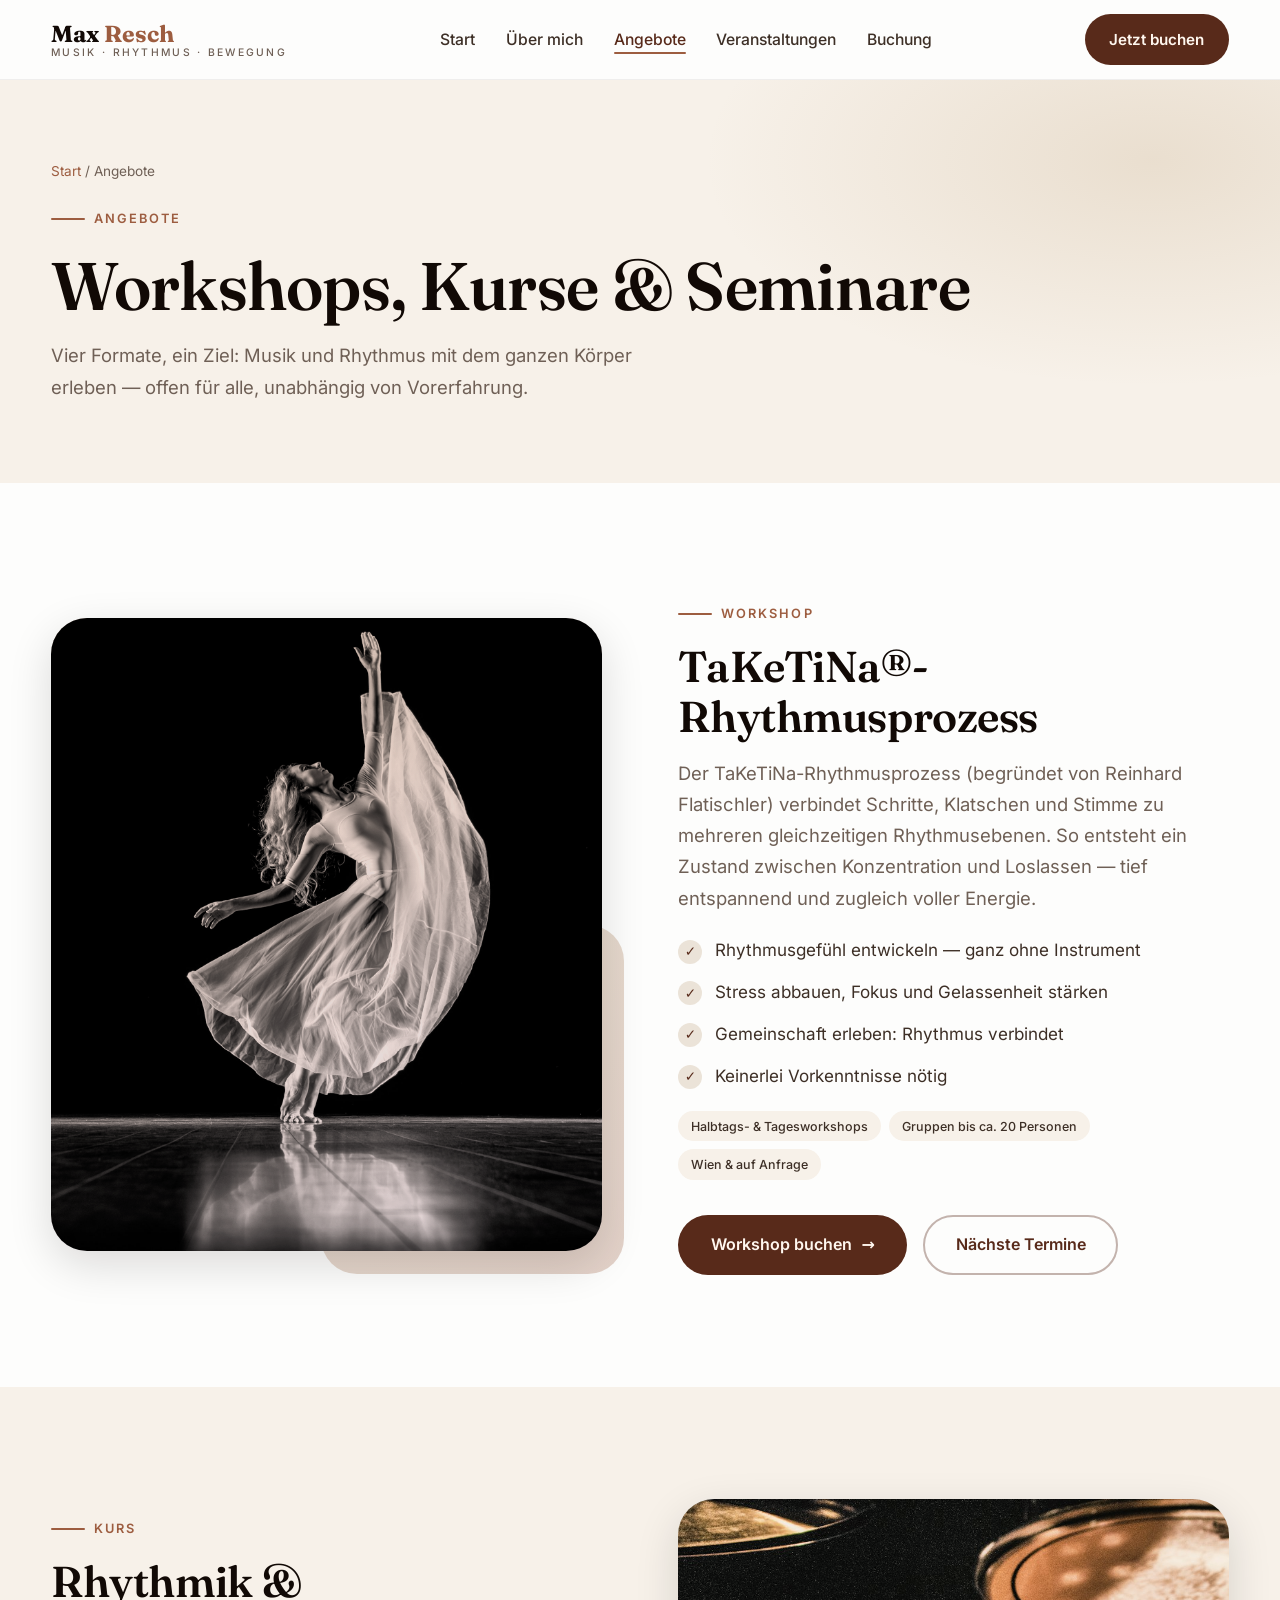
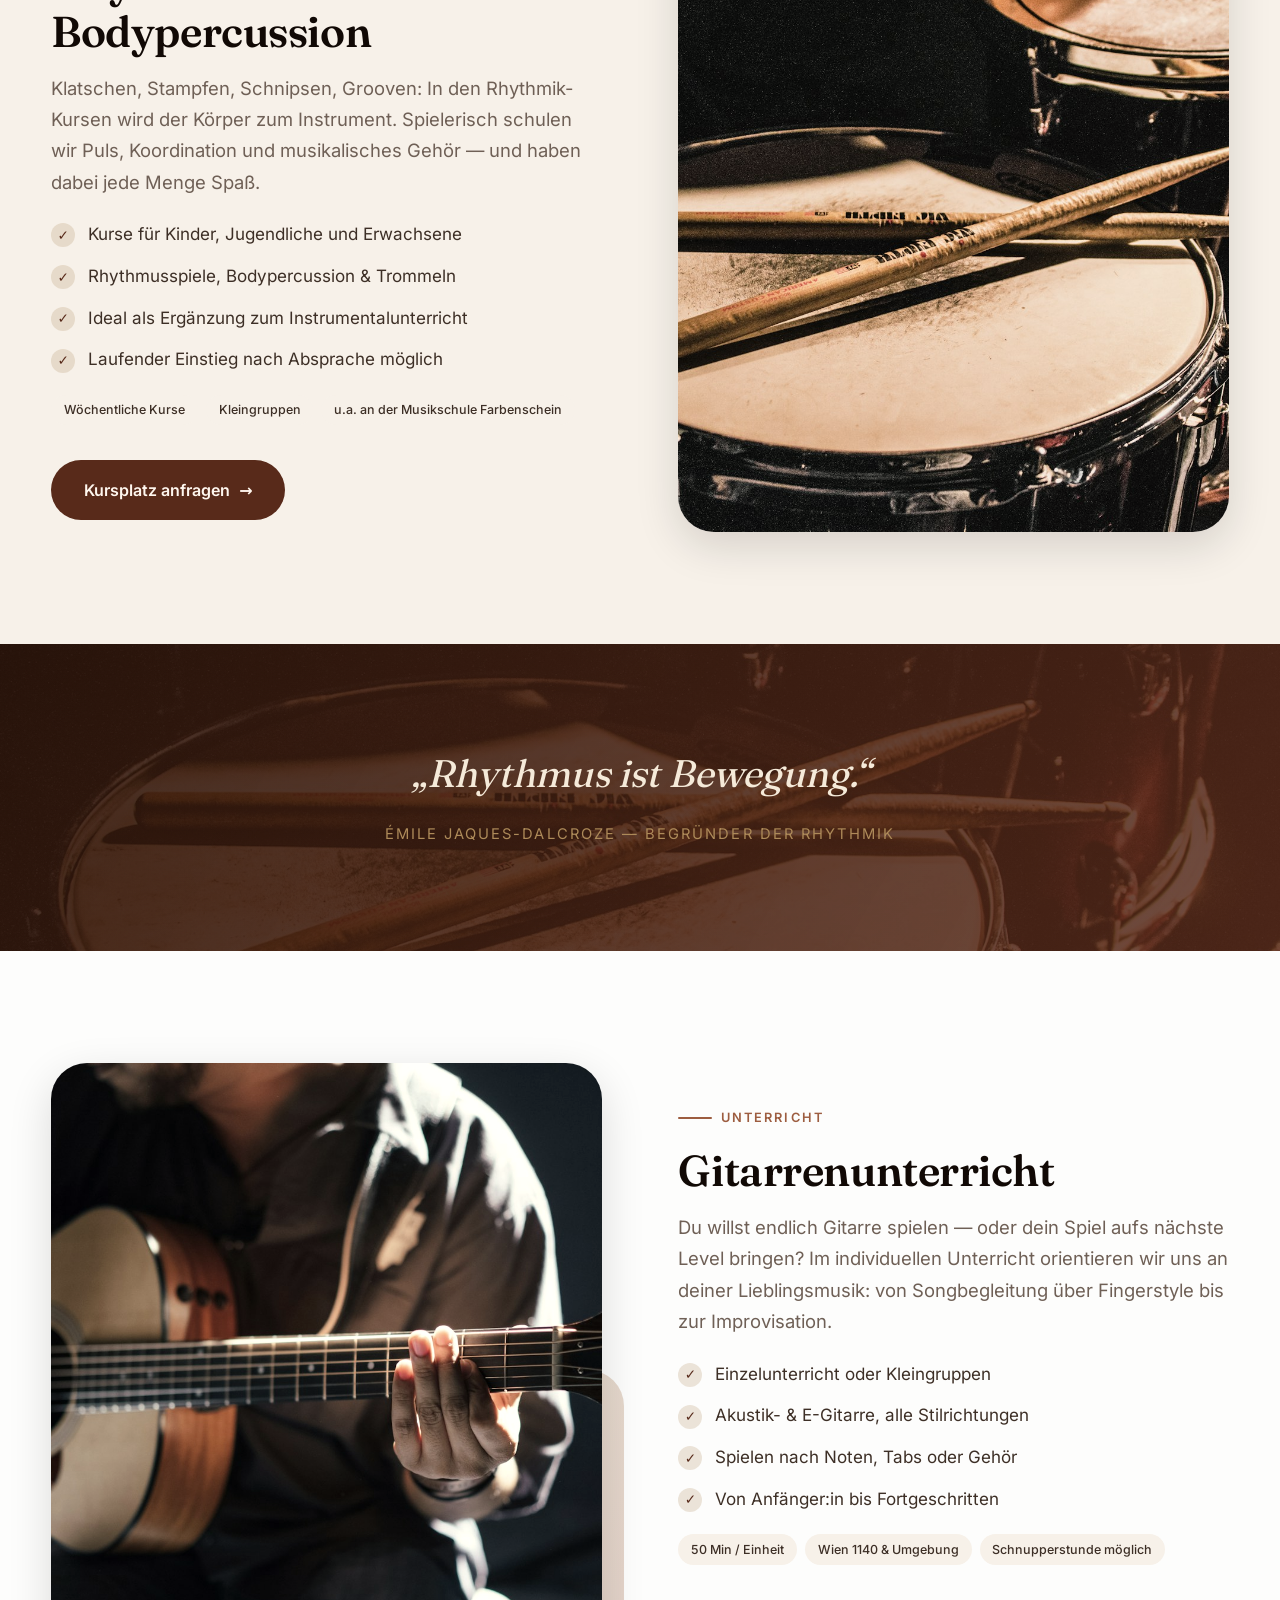
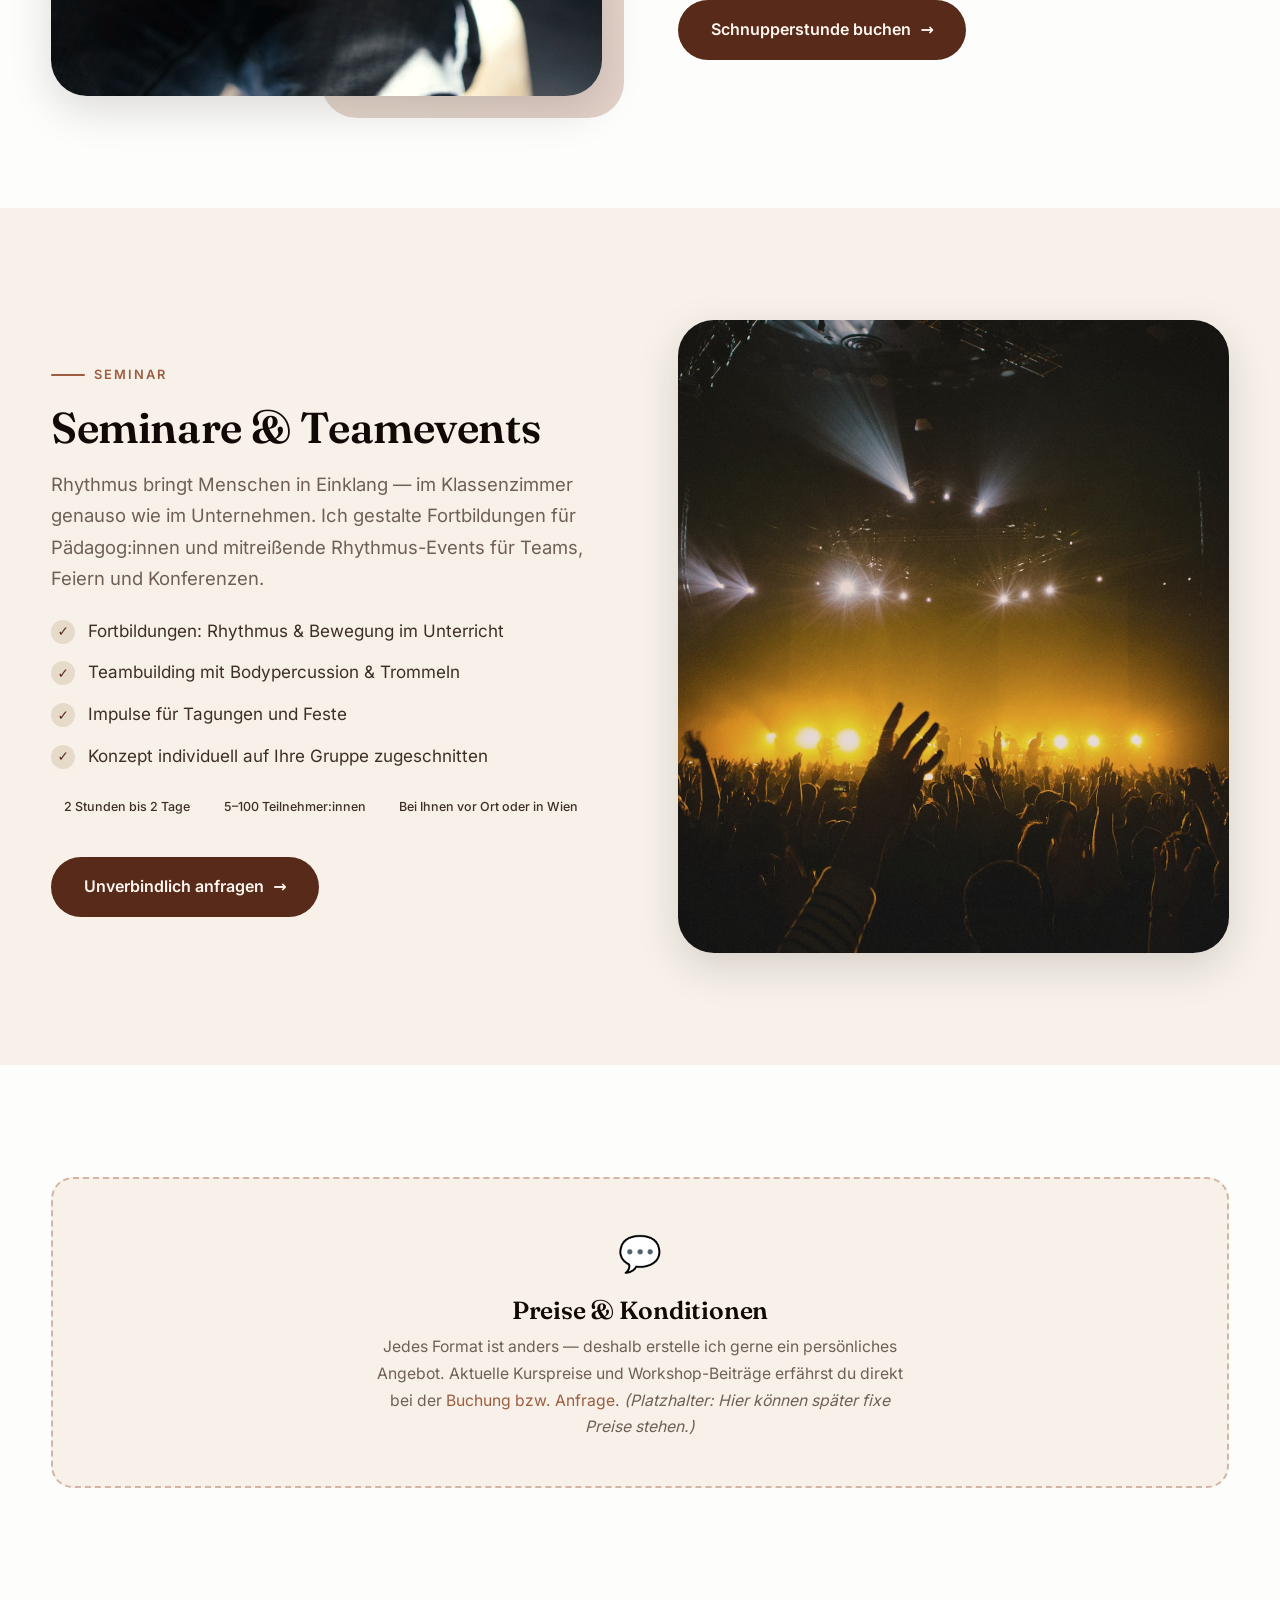
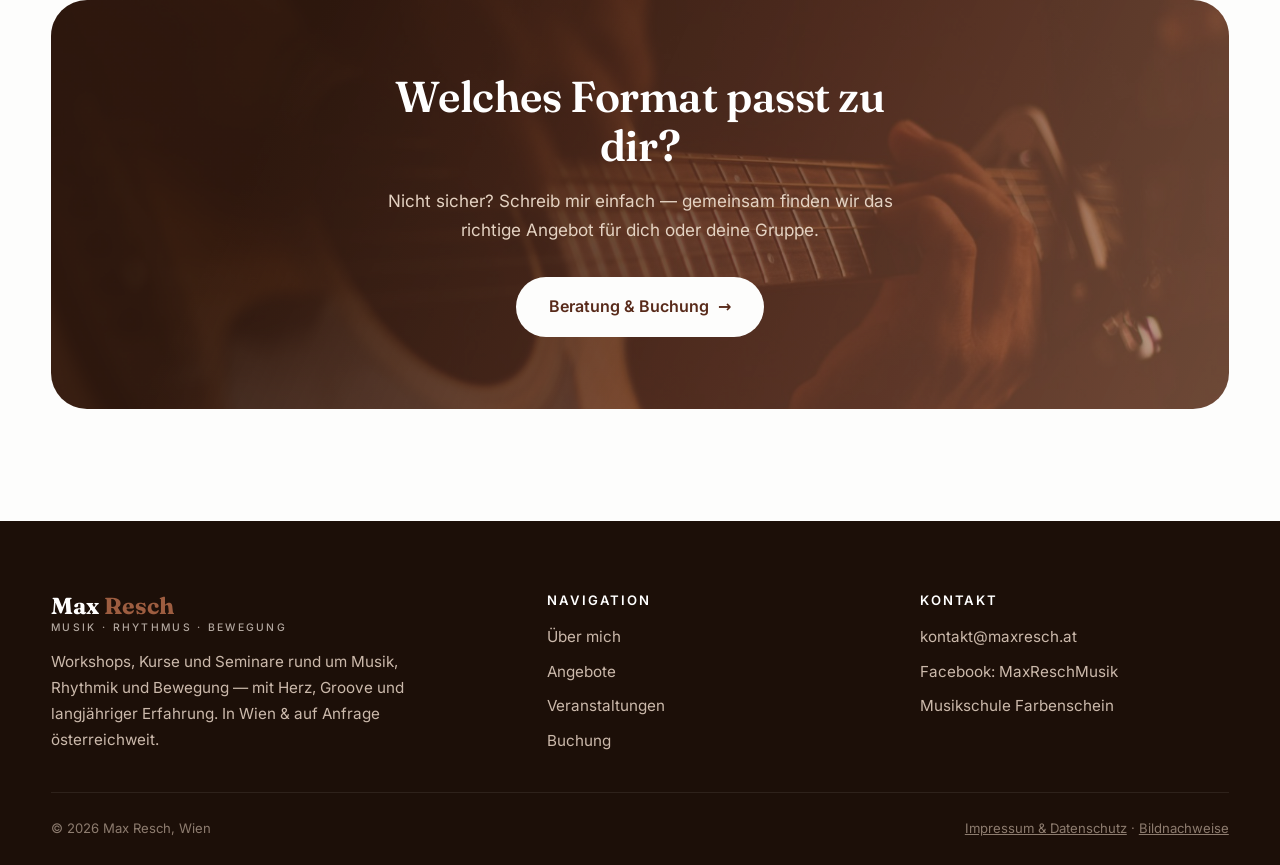
==== angebote.html @ fba7e619 "Initial commit: Website Max Resch — Musik · Rhythmus · Bewegung Statische Website (6 Seiten) für den" ====
<!DOCTYPE html>
<html lang="de">
<head>
  <meta charset="UTF-8" />
  <meta name="viewport" content="width=device-width, initial-scale=1.0" />
  <title>Angebote — Workshops, Kurse &amp; Seminare | Max Resch, Wien</title>
  <meta name="description" content="TaKeTiNa-Workshops, Rhythmik- und Bodypercussion-Kurse, Gitarrenunterricht und Seminare für Teams und Pädagog:innen — Angebote von Max Resch in Wien." />
  <script>document.documentElement.classList.add("js");</script>
  <link rel="stylesheet" href="css/style.css" />
</head>
<body>

  <header class="site-header">
    <div class="container nav-bar">
      <a class="brand" href="index.html">Max <span>Resch</span><small>Musik · Rhythmus · Bewegung</small></a>
      <nav aria-label="Hauptnavigation">
        <ul class="nav-links" id="nav-links">
          <li><a href="index.html">Start</a></li>
          <li><a href="ueber-mich.html">Über mich</a></li>
          <li><a href="angebote.html" class="active">Angebote</a></li>
          <li><a href="veranstaltungen.html">Veranstaltungen</a></li>
          <li><a href="buchung.html">Buchung</a></li>
        </ul>
      </nav>
      <a class="btn btn--primary nav-cta" href="buchung.html">Jetzt buchen</a>
      <button class="nav-toggle" aria-label="Menü öffnen" aria-expanded="false" aria-controls="nav-links">
        <span></span><span></span><span></span>
      </button>
    </div>
  </header>

  <main>
    <section class="page-hero">
      <div class="container">
        <p class="breadcrumb"><a href="index.html">Start</a> / Angebote</p>
        <span class="eyebrow">Angebote</span>
        <h1>Workshops, Kurse &amp; Seminare</h1>
        <p class="lead">Vier Formate, ein Ziel: Musik und Rhythmus mit dem ganzen Körper erleben — offen für alle, unabhängig von Vorerfahrung.</p>
      </div>
    </section>

    <!-- ===== TaKeTiNa ===== -->
    <section class="section" id="taketina">
      <div class="container split">
        <div class="split-media split-media--tint reveal">
          <img src="img/taenzerin-bewegung.jpg" alt="Tänzerin in fließender Bewegung — Symbol für den TaKeTiNa-Rhythmusprozess" />
        </div>
        <div class="reveal reveal-d1">
          <span class="eyebrow">Workshop</span>
          <h2>TaKeTiNa®-Rhythmusprozess</h2>
          <p class="lead">Der TaKeTiNa-Rhythmusprozess (begründet von Reinhard Flatischler) verbindet Schritte, Klatschen und Stimme zu mehreren gleichzeitigen Rhythmusebenen. So entsteht ein Zustand zwischen Konzentration und Loslassen — tief entspannend und zugleich voller Energie.</p>
          <ul class="check-list">
            <li>Rhythmusgefühl entwickeln — ganz ohne Instrument</li>
            <li>Stress abbauen, Fokus und Gelassenheit stärken</li>
            <li>Gemeinschaft erleben: Rhythmus verbindet</li>
            <li>Keinerlei Vorkenntnisse nötig</li>
          </ul>
          <div class="card-meta" style="margin-top:1.3rem;">
            <span>Halbtags- &amp; Tagesworkshops</span><span>Gruppen bis ca. 20 Personen</span><span>Wien &amp; auf Anfrage</span>
          </div>
          <div class="hero-ctas">
            <a class="btn btn--primary" href="buchung.html">Workshop buchen <span class="arrow">→</span></a>
            <a class="btn btn--ghost" href="veranstaltungen.html">Nächste Termine</a>
          </div>
        </div>
      </div>
    </section>

    <!-- ===== Rhythmik ===== -->
    <section class="section section--warm" id="rhythmik">
      <div class="container split">
        <div class="reveal">
          <span class="eyebrow">Kurs</span>
          <h2>Rhythmik &amp; Bodypercussion</h2>
          <p class="lead">Klatschen, Stampfen, Schnipsen, Grooven: In den Rhythmik-Kursen wird der Körper zum Instrument. Spielerisch schulen wir Puls, Koordination und musikalisches Gehör — und haben dabei jede Menge Spaß.</p>
          <ul class="check-list">
            <li>Kurse für Kinder, Jugendliche und Erwachsene</li>
            <li>Rhythmusspiele, Bodypercussion &amp; Trommeln</li>
            <li>Ideal als Ergänzung zum Instrumentalunterricht</li>
            <li>Laufender Einstieg nach Absprache möglich</li>
          </ul>
          <div class="card-meta" style="margin-top:1.3rem;">
            <span>Wöchentliche Kurse</span><span>Kleingruppen</span><span>u.a. an der Musikschule Farbenschein</span>
          </div>
          <div class="hero-ctas">
            <a class="btn btn--primary" href="buchung.html">Kursplatz anfragen <span class="arrow">→</span></a>
          </div>
        </div>
        <div class="split-media reveal reveal-d1">
          <img src="img/schlagzeug-rhythmus.jpg" alt="Trommeln und Drumsticks in warmem Bühnenlicht" />
        </div>
      </div>
    </section>

    <!-- ===== Zitat ===== -->
    <section class="quote-band bg-schlagzeug">
      <div class="container reveal">
        <blockquote>Rhythmus ist Bewegung.</blockquote>
        <cite>Émile Jaques-Dalcroze — Begründer der Rhythmik</cite>
      </div>
    </section>

    <!-- ===== Gitarre ===== -->
    <section class="section" id="gitarre">
      <div class="container split">
        <div class="split-media reveal">
          <img src="img/gitarre-unterricht.jpg" alt="Gitarrist beim Üben im warmen Studiolicht" />
        </div>
        <div class="reveal reveal-d1">
          <span class="eyebrow">Unterricht</span>
          <h2>Gitarrenunterricht</h2>
          <p class="lead">Du willst endlich Gitarre spielen — oder dein Spiel aufs nächste Level bringen? Im individuellen Unterricht orientieren wir uns an deiner Lieblingsmusik: von Songbegleitung über Fingerstyle bis zur Improvisation.</p>
          <ul class="check-list">
            <li>Einzelunterricht oder Kleingruppen</li>
            <li>Akustik- &amp; E-Gitarre, alle Stilrichtungen</li>
            <li>Spielen nach Noten, Tabs oder Gehör</li>
            <li>Von Anfänger:in bis Fortgeschritten</li>
          </ul>
          <div class="card-meta" style="margin-top:1.3rem;">
            <span>50 Min / Einheit</span><span>Wien 1140 &amp; Umgebung</span><span>Schnupperstunde möglich</span>
          </div>
          <div class="hero-ctas">
            <a class="btn btn--primary" href="buchung.html">Schnupperstunde buchen <span class="arrow">→</span></a>
          </div>
        </div>
      </div>
    </section>

    <!-- ===== Seminare ===== -->
    <section class="section section--warm" id="seminare">
      <div class="container split">
        <div class="reveal">
          <span class="eyebrow">Seminar</span>
          <h2>Seminare &amp; Teamevents</h2>
          <p class="lead">Rhythmus bringt Menschen in Einklang — im Klassenzimmer genauso wie im Unternehmen. Ich gestalte Fortbildungen für Pädagog:innen und mitreißende Rhythmus-Events für Teams, Feiern und Konferenzen.</p>
          <ul class="check-list">
            <li>Fortbildungen: Rhythmus &amp; Bewegung im Unterricht</li>
            <li>Teambuilding mit Bodypercussion &amp; Trommeln</li>
            <li>Impulse für Tagungen und Feste</li>
            <li>Konzept individuell auf Ihre Gruppe zugeschnitten</li>
          </ul>
          <div class="card-meta" style="margin-top:1.3rem;">
            <span>2 Stunden bis 2 Tage</span><span>5–100 Teilnehmer:innen</span><span>Bei Ihnen vor Ort oder in Wien</span>
          </div>
          <div class="hero-ctas">
            <a class="btn btn--primary" href="buchung.html">Unverbindlich anfragen <span class="arrow">→</span></a>
          </div>
        </div>
        <div class="split-media split-media--tint reveal reveal-d1">
          <img src="img/konzert-publikum.jpg" alt="Begeisterte Gruppe mit erhobenen Händen" />
        </div>
      </div>
    </section>

    <!-- ===== Preise-Hinweis + CTA ===== -->
    <section class="section">
      <div class="container">
        <div class="notice-panel reveal">
          <span class="icon">💬</span>
          <h3>Preise &amp; Konditionen</h3>
          <p>Jedes Format ist anders — deshalb erstelle ich gerne ein persönliches Angebot. Aktuelle Kurspreise und Workshop-Beiträge erfährst du direkt bei der <a href="buchung.html">Buchung bzw. Anfrage</a>. <em>(Platzhalter: Hier können später fixe Preise stehen.)</em></p>
        </div>
      </div>
    </section>

    <section class="section" style="padding-top:0;">
      <div class="container">
        <div class="cta-banner reveal bg-hero-gitarre">
          <h2>Welches Format passt zu dir?</h2>
          <p>Nicht sicher? Schreib mir einfach — gemeinsam finden wir das richtige Angebot für dich oder deine Gruppe.</p>
          <a class="btn btn--light" href="buchung.html">Beratung &amp; Buchung <span class="arrow">→</span></a>
        </div>
      </div>
    </section>
  </main>

  <footer class="site-footer">
    <div class="container">
      <div class="footer-grid">
        <div>
          <a class="brand" href="index.html">Max <span>Resch</span><small>Musik · Rhythmus · Bewegung</small></a>
          <p style="margin-top:1rem; max-width:26rem;">Workshops, Kurse und Seminare rund um Musik, Rhythmik und Bewegung — mit Herz, Groove und langjähriger Erfahrung. In Wien &amp; auf Anfrage österreichweit.</p>
        </div>
        <div>
          <h4>Navigation</h4>
          <ul>
            <li><a href="ueber-mich.html">Über mich</a></li>
            <li><a href="angebote.html">Angebote</a></li>
            <li><a href="veranstaltungen.html">Veranstaltungen</a></li>
            <li><a href="buchung.html">Buchung</a></li>
          </ul>
        </div>
        <div>
          <h4>Kontakt</h4>
          <ul>
            <li><a href="mailto:kontakt@maxresch.at">kontakt@maxresch.at</a></li>
            <li><a href="https://www.facebook.com/MaxReschMusik/" target="_blank" rel="noopener">Facebook: MaxReschMusik</a></li>
            <li><a href="https://www.farbenschein.at" target="_blank" rel="noopener">Musikschule Farbenschein</a></li>
          </ul>
        </div>
      </div>
      <div class="footer-note">
        <span>© 2026 Max Resch, Wien</span>
        <span><a href="impressum.html">Impressum &amp; Datenschutz</a> · <a href="impressum.html#bildnachweis">Bildnachweise</a></span>
      </div>
    </div>
  </footer>

  <script src="js/events.js"></script>
  <script src="js/main.js"></script>
</body>
</html>
---- css/style.css ----
/* ============================================================
   Max Resch — Musik · Rhythmus · Bewegung
   Design-System: warme Erdtöne, Serif-Headlines, organische Formen
   ============================================================ */

/* ---------- Fonts (self-hosted, DSGVO-freundlich) ---------- */
@font-face {
  font-family: "Fraunces";
  font-style: normal;
  font-weight: 300 900;
  font-display: swap;
  src: url("../fonts/fraunces-latin.woff2") format("woff2");
}
@font-face {
  font-family: "Inter";
  font-style: normal;
  font-weight: 300 800;
  font-display: swap;
  src: url("../fonts/inter-latin.woff2") format("woff2");
}

/* ---------- Design Tokens ---------- */
:root {
  --bg: #fdfdfc;
  --bg-warm: #f7f1e9;
  --bg-sand: #f0e6d9;
  --ink: #110905;
  --ink-soft: #3d2f26;
  --brown: #582a1a;
  --terra: #9d5d40;
  --terra-dark: #7f4930;
  --ochre: #ad8a59;
  --grey: #6f6056;
  --grey-light: #b1a69e;
  --violet: #865895;
  --white: #ffffff;

  --font-serif: "Fraunces", Georgia, "Times New Roman", serif;
  --font-sans: "Inter", "Segoe UI", system-ui, sans-serif;

  --radius-s: 12px;
  --radius-m: 22px;
  --radius-l: 36px;

  --shadow-soft: 0 6px 30px rgba(17, 9, 5, 0.08);
  --shadow-lift: 0 14px 44px rgba(17, 9, 5, 0.14);

  --maxw: 1180px;
  --transition: 0.3s cubic-bezier(0.25, 0.6, 0.3, 1);
}

/* ---------- Reset & Basis ---------- */
*,
*::before,
*::after {
  box-sizing: border-box;
  margin: 0;
  padding: 0;
}

html {
  scroll-behavior: smooth;
}

body {
  font-family: var(--font-sans);
  font-size: 1.0625rem;
  line-height: 1.7;
  color: var(--ink-soft);
  background: var(--bg);
  -webkit-font-smoothing: antialiased;
  overflow-x: hidden;
}

img {
  max-width: 100%;
  display: block;
}

a {
  color: var(--terra);
  text-decoration: none;
  transition: color var(--transition);
}
a:hover {
  color: var(--brown);
}

h1, h2, h3, h4 {
  font-family: var(--font-serif);
  font-weight: 600;
  color: var(--ink);
  line-height: 1.15;
  letter-spacing: -0.01em;
}

h1 { font-size: clamp(2.4rem, 5.5vw, 4.2rem); }
h2 { font-size: clamp(1.8rem, 3.6vw, 2.7rem); }
h3 { font-size: clamp(1.25rem, 2.2vw, 1.55rem); }

p + p { margin-top: 1em; }

::selection {
  background: var(--ochre);
  color: var(--white);
}

/* ---------- Layout-Helfer ---------- */
.container {
  width: min(var(--maxw), 92vw);
  margin-inline: auto;
}

.section {
  padding: clamp(4rem, 9vw, 7rem) 0;
  position: relative;
}

.section--warm { background: var(--bg-warm); }
.section--sand { background: var(--bg-sand); }
.section--dark {
  background: linear-gradient(145deg, #2a140b 0%, var(--brown) 55%, #6b3a24 100%);
  color: #efe3d8;
}
.section--dark h2,
.section--dark h3 { color: var(--white); }

.section-head {
  max-width: 640px;
  margin-bottom: clamp(2.2rem, 5vw, 3.6rem);
}
.section-head--center {
  margin-inline: auto;
  text-align: center;
}

.eyebrow {
  display: inline-flex;
  align-items: center;
  gap: 0.55rem;
  font-size: 0.8rem;
  font-weight: 600;
  letter-spacing: 0.16em;
  text-transform: uppercase;
  color: var(--terra);
  margin-bottom: 1.1rem;
}
.eyebrow::before {
  content: "";
  width: 34px;
  height: 2px;
  border-radius: 2px;
  background: currentColor;
}
.section--dark .eyebrow { color: var(--ochre); }

.lead {
  font-size: 1.15rem;
  color: var(--grey);
  margin-top: 1rem;
}
.section--dark .lead { color: #d9c6b8; }

/* ---------- Buttons ---------- */
.btn {
  display: inline-flex;
  align-items: center;
  gap: 0.6rem;
  font-family: var(--font-sans);
  font-weight: 600;
  font-size: 1rem;
  padding: 0.9rem 1.9rem;
  border-radius: 999px;
  border: 2px solid transparent;
  cursor: pointer;
  transition: transform var(--transition), box-shadow var(--transition),
    background var(--transition), color var(--transition), border-color var(--transition);
}
.btn--primary {
  background: var(--brown);
  color: #fff7ef;
}
.btn--primary:hover {
  background: var(--terra-dark);
  color: var(--white);
  transform: translateY(-3px);
  box-shadow: var(--shadow-lift);
}
.btn--ghost {
  background: transparent;
  color: var(--brown);
  border-color: rgba(88, 42, 26, 0.35);
}
.btn--ghost:hover {
  border-color: var(--brown);
  background: rgba(88, 42, 26, 0.06);
  color: var(--brown);
  transform: translateY(-3px);
}
.btn--light {
  background: var(--bg);
  color: var(--brown);
}
.btn--light:hover {
  background: var(--white);
  transform: translateY(-3px);
  box-shadow: var(--shadow-lift);
  color: var(--ink);
}
.btn .arrow { transition: transform var(--transition); }
.btn:hover .arrow { transform: translateX(4px); }

/* ---------- Header / Navigation ---------- */
.site-header {
  position: sticky;
  top: 0;
  z-index: 60;
  background: rgba(253, 253, 252, 0.82);
  backdrop-filter: blur(14px);
  -webkit-backdrop-filter: blur(14px);
  border-bottom: 1px solid rgba(17, 9, 5, 0.06);
}
.nav-bar {
  display: flex;
  align-items: center;
  justify-content: space-between;
  gap: 1.5rem;
  padding: 0.9rem 0;
}
.brand {
  font-family: var(--font-serif);
  font-size: 1.45rem;
  font-weight: 700;
  color: var(--ink);
  line-height: 1.1;
}
.brand span { color: var(--terra); }
.brand small {
  display: block;
  font-family: var(--font-sans);
  font-size: 0.65rem;
  font-weight: 500;
  letter-spacing: 0.22em;
  text-transform: uppercase;
  color: var(--grey);
}

.nav-links {
  display: flex;
  align-items: center;
  gap: clamp(1rem, 2.4vw, 2.1rem);
  list-style: none;
}
.nav-links a {
  font-size: 0.98rem;
  font-weight: 500;
  color: var(--ink-soft);
  position: relative;
  padding: 0.3rem 0;
}
.nav-links a::after {
  content: "";
  position: absolute;
  left: 0;
  bottom: 0;
  width: 100%;
  height: 2px;
  border-radius: 2px;
  background: var(--terra);
  transform: scaleX(0);
  transform-origin: left;
  transition: transform var(--transition);
}
.nav-links a:hover,
.nav-links a.active { color: var(--brown); }
.nav-links a:hover::after,
.nav-links a.active::after { transform: scaleX(1); }

.nav-cta { white-space: nowrap; padding: 0.65rem 1.4rem; font-size: 0.95rem; }

.nav-toggle {
  display: none;
  flex-direction: column;
  gap: 5px;
  background: none;
  border: none;
  cursor: pointer;
  padding: 0.5rem;
}
.nav-toggle span {
  width: 26px;
  height: 2.5px;
  border-radius: 3px;
  background: var(--ink);
  transition: transform var(--transition), opacity var(--transition);
}

/* ---------- Hero ---------- */
.hero {
  position: relative;
  overflow: hidden;
  padding: clamp(3.5rem, 8vw, 6.5rem) 0 clamp(4rem, 9vw, 7rem);
  background:
    radial-gradient(58% 70% at 88% 12%, rgba(173, 138, 89, 0.16) 0%, transparent 70%),
    radial-gradient(45% 60% at 6% 85%, rgba(134, 88, 149, 0.10) 0%, transparent 70%),
    var(--bg);
}
.hero-grid {
  display: grid;
  grid-template-columns: 1.05fr 0.95fr;
  align-items: center;
  gap: clamp(2.5rem, 6vw, 5rem);
}
.hero h1 em {
  font-style: italic;
  font-weight: 400;
  color: var(--terra);
}
.hero .lead { max-width: 34rem; }
.hero-ctas {
  display: flex;
  flex-wrap: wrap;
  gap: 1rem;
  margin-top: 2.2rem;
}
.hero-facts {
  display: flex;
  flex-wrap: wrap;
  gap: 1.6rem 2.6rem;
  margin-top: 2.8rem;
}
.hero-facts .fact strong {
  display: block;
  font-family: var(--font-serif);
  font-size: 1.7rem;
  font-weight: 700;
  color: var(--brown);
}
.hero-facts .fact span {
  font-size: 0.86rem;
  color: var(--grey);
}

/* Organisch maskiertes Hero-Bild */
.blob-frame {
  position: relative;
}
.blob-frame::before {
  content: "";
  position: absolute;
  inset: -7%;
  background: linear-gradient(140deg, rgba(173, 138, 89, 0.35), rgba(157, 93, 64, 0.22) 55%, rgba(134, 88, 149, 0.20));
  border-radius: 58% 42% 55% 45% / 48% 55% 45% 52%;
  animation: blob-drift 14s ease-in-out infinite alternate;
  z-index: 0;
}
.blob-frame img {
  position: relative;
  z-index: 1;
  width: 100%;
  aspect-ratio: 0.92;
  object-fit: cover;
  border-radius: 55% 45% 48% 52% / 52% 46% 54% 48%;
  animation: blob-drift 18s ease-in-out infinite alternate-reverse;
  box-shadow: var(--shadow-lift);
}
@keyframes blob-drift {
  0%   { border-radius: 55% 45% 48% 52% / 52% 46% 54% 48%; }
  50%  { border-radius: 48% 52% 56% 44% / 46% 54% 46% 54%; }
  100% { border-radius: 58% 42% 45% 55% / 50% 48% 52% 50%; }
}

/* Schwebende Noten-Deko */
.float-note {
  position: absolute;
  font-family: var(--font-serif);
  color: var(--ochre);
  opacity: 0.5;
  user-select: none;
  pointer-events: none;
  animation: float-y 7s ease-in-out infinite;
}
@keyframes float-y {
  0%, 100% { transform: translateY(0) rotate(-6deg); }
  50% { transform: translateY(-18px) rotate(6deg); }
}

/* ---------- Cards ---------- */
.card-grid {
  display: grid;
  grid-template-columns: repeat(auto-fit, minmax(255px, 1fr));
  gap: clamp(1.2rem, 2.6vw, 2rem);
}
.card {
  background: var(--white);
  border-radius: var(--radius-m);
  overflow: hidden;
  box-shadow: var(--shadow-soft);
  display: flex;
  flex-direction: column;
  transition: transform var(--transition), box-shadow var(--transition);
}
.card:hover {
  transform: translateY(-8px);
  box-shadow: var(--shadow-lift);
}
.card-media {
  position: relative;
  aspect-ratio: 16 / 10;
  overflow: hidden;
}
.card-media img {
  width: 100%;
  height: 100%;
  object-fit: cover;
  filter: sepia(0.14) saturate(0.92);
  transition: transform 0.7s ease;
}
.card:hover .card-media img { transform: scale(1.07); }
.card-media::after {
  content: "";
  position: absolute;
  inset: 0;
  background: linear-gradient(180deg, transparent 45%, rgba(43, 20, 10, 0.42));
  mix-blend-mode: multiply;
}
.card-tag {
  position: absolute;
  top: 1rem;
  left: 1rem;
  z-index: 2;
  background: rgba(253, 253, 252, 0.92);
  color: var(--brown);
  font-size: 0.75rem;
  font-weight: 600;
  letter-spacing: 0.08em;
  text-transform: uppercase;
  padding: 0.35rem 0.85rem;
  border-radius: 999px;
}
.card-body {
  padding: 1.6rem 1.6rem 1.8rem;
  display: flex;
  flex-direction: column;
  flex: 1;
}
.card-body h3 { margin-bottom: 0.55rem; }
.card-body p { font-size: 0.98rem; color: var(--grey); flex: 1; }
.card-meta {
  display: flex;
  flex-wrap: wrap;
  gap: 0.5rem;
  margin: 1rem 0 1.2rem;
}
.card-meta span {
  font-size: 0.78rem;
  font-weight: 500;
  color: var(--ink-soft);
  background: var(--bg-warm);
  border-radius: 999px;
  padding: 0.28rem 0.8rem;
}
.card-link {
  font-weight: 600;
  font-size: 0.98rem;
  display: inline-flex;
  align-items: center;
  gap: 0.45rem;
}
.card-link .arrow { transition: transform var(--transition); }
.card-link:hover .arrow { transform: translateX(4px); }

/* ---------- Zitat-Band ---------- */
.quote-band {
  position: relative;
  overflow: hidden;
  padding: clamp(4rem, 9vw, 6.5rem) 0;
  background:
    linear-gradient(120deg, rgba(43, 20, 10, 0.88), rgba(88, 42, 26, 0.82)),
    var(--img-bg, none) center/cover no-repeat;
  color: #f5ead9;
  text-align: center;
}
.quote-band blockquote {
  font-family: var(--font-serif);
  font-size: clamp(1.5rem, 3.4vw, 2.4rem);
  font-style: italic;
  font-weight: 400;
  line-height: 1.35;
  max-width: 55rem;
  margin-inline: auto;
}
.quote-band blockquote::before { content: "„"; }
.quote-band blockquote::after { content: "“"; }
.quote-band cite {
  display: block;
  margin-top: 1.4rem;
  font-family: var(--font-sans);
  font-style: normal;
  font-size: 0.92rem;
  letter-spacing: 0.14em;
  text-transform: uppercase;
  color: var(--ochre);
}

/* Kleines Inline-Zitat */
.quote-inline {
  border-left: 4px solid var(--ochre);
  background: var(--bg-warm);
  border-radius: 0 var(--radius-m) var(--radius-m) 0;
  padding: 1.6rem 1.9rem;
  margin: 2.2rem 0;
}
.quote-inline blockquote {
  font-family: var(--font-serif);
  font-style: italic;
  font-size: 1.25rem;
  color: var(--ink);
}
.quote-inline blockquote::before { content: "„"; }
.quote-inline blockquote::after { content: "“"; }
.quote-inline cite {
  display: block;
  margin-top: 0.6rem;
  font-style: normal;
  font-size: 0.85rem;
  letter-spacing: 0.1em;
  text-transform: uppercase;
  color: var(--grey);
}

/* ---------- Split-Sektionen (Bild + Text) ---------- */
.split {
  display: grid;
  grid-template-columns: repeat(auto-fit, minmax(320px, 1fr));
  gap: clamp(2.4rem, 6vw, 5rem);
  align-items: center;
}
.split-media {
  position: relative;
}
.split-media img {
  width: 100%;
  aspect-ratio: 4 / 4.6;
  object-fit: cover;
  border-radius: var(--radius-l);
  box-shadow: var(--shadow-lift);
  filter: sepia(0.16) saturate(0.9);
}
.split-media::before {
  content: "";
  position: absolute;
  inset: auto -1.4rem -1.4rem auto;
  width: 55%;
  height: 55%;
  border-radius: var(--radius-l);
  background: linear-gradient(140deg, var(--ochre), var(--terra));
  opacity: 0.28;
  z-index: -1;
}
.split-media--tint::after {
  content: "";
  position: absolute;
  inset: 0;
  border-radius: var(--radius-l);
  background: linear-gradient(160deg, rgba(157, 93, 64, 0.32), rgba(134, 88, 149, 0.18));
  mix-blend-mode: multiply;
}

/* Checkliste */
.check-list {
  list-style: none;
  margin-top: 1.4rem;
  display: grid;
  gap: 0.8rem;
}
.check-list li {
  display: flex;
  gap: 0.8rem;
  align-items: flex-start;
}
.check-list li::before {
  content: "✓";
  flex: 0 0 auto;
  width: 1.5rem;
  height: 1.5rem;
  border-radius: 50%;
  background: rgba(173, 138, 89, 0.22);
  color: var(--brown);
  font-size: 0.85rem;
  font-weight: 700;
  display: grid;
  place-items: center;
  margin-top: 0.2rem;
}

/* ---------- Testimonials ---------- */
.testimonial {
  background: var(--white);
  border-radius: var(--radius-m);
  padding: 1.9rem;
  box-shadow: var(--shadow-soft);
  display: flex;
  flex-direction: column;
  gap: 1.1rem;
}
.testimonial p {
  font-size: 0.99rem;
  font-style: italic;
  color: var(--ink-soft);
}
.testimonial footer {
  display: flex;
  align-items: center;
  gap: 0.9rem;
}
.testimonial .avatar {
  width: 46px;
  height: 46px;
  border-radius: 50%;
  display: grid;
  place-items: center;
  font-family: var(--font-serif);
  font-weight: 700;
  color: var(--white);
  background: linear-gradient(140deg, var(--terra), var(--violet));
}
.testimonial footer strong { display: block; font-size: 0.95rem; color: var(--ink); }
.testimonial footer span { font-size: 0.82rem; color: var(--grey); }
.stars { color: var(--ochre); letter-spacing: 2px; font-size: 0.9rem; }

/* ---------- Veranstaltungen ---------- */
.event-list {
  display: grid;
  gap: 1.1rem;
}
.event-item {
  display: grid;
  grid-template-columns: auto 1fr auto;
  align-items: center;
  gap: 1.4rem;
  background: var(--white);
  border-radius: var(--radius-m);
  padding: 1.2rem 1.5rem;
  box-shadow: var(--shadow-soft);
  transition: transform var(--transition), box-shadow var(--transition);
}
.event-item:hover {
  transform: translateX(6px);
  box-shadow: var(--shadow-lift);
}
.event-date {
  text-align: center;
  min-width: 72px;
  background: var(--bg-warm);
  border-radius: var(--radius-s);
  padding: 0.7rem 0.6rem;
}
.event-date .day {
  display: block;
  font-family: var(--font-serif);
  font-size: 1.7rem;
  font-weight: 700;
  color: var(--brown);
  line-height: 1;
}
.event-date .month {
  font-size: 0.75rem;
  font-weight: 600;
  letter-spacing: 0.1em;
  text-transform: uppercase;
  color: var(--terra);
}
.event-info h3 { font-size: 1.15rem; margin-bottom: 0.2rem; }
.event-info p { font-size: 0.9rem; color: var(--grey); }
.event-item .btn { padding: 0.6rem 1.3rem; font-size: 0.9rem; }
.event-badge {
  display: inline-block;
  font-size: 0.72rem;
  font-weight: 600;
  letter-spacing: 0.07em;
  text-transform: uppercase;
  padding: 0.2rem 0.65rem;
  border-radius: 999px;
  background: rgba(134, 88, 149, 0.14);
  color: var(--violet);
  margin-left: 0.5rem;
}

/* ---------- Kalender ---------- */
.calendar {
  background: var(--white);
  border-radius: var(--radius-m);
  box-shadow: var(--shadow-soft);
  padding: 1.6rem;
}
.calendar-head {
  display: flex;
  align-items: center;
  justify-content: space-between;
  margin-bottom: 1.2rem;
}
.calendar-head h3 {
  font-size: 1.3rem;
  text-transform: capitalize;
}
.cal-nav {
  display: flex;
  gap: 0.5rem;
}
.cal-nav button {
  width: 40px;
  height: 40px;
  border-radius: 50%;
  border: 1.5px solid rgba(17, 9, 5, 0.14);
  background: var(--white);
  font-size: 1.1rem;
  color: var(--brown);
  cursor: pointer;
  transition: background var(--transition), border-color var(--transition);
}
.cal-nav button:hover {
  background: var(--bg-warm);
  border-color: var(--terra);
}
.calendar-grid {
  display: grid;
  grid-template-columns: repeat(7, 1fr);
  gap: 4px;
}
.calendar-grid .dow {
  text-align: center;
  font-size: 0.72rem;
  font-weight: 600;
  letter-spacing: 0.08em;
  text-transform: uppercase;
  color: var(--grey);
  padding: 0.4rem 0;
}
.cal-day {
  aspect-ratio: 1;
  display: flex;
  flex-direction: column;
  align-items: center;
  justify-content: center;
  gap: 3px;
  border-radius: 10px;
  font-size: 0.92rem;
  color: var(--ink-soft);
  background: transparent;
  border: none;
  cursor: default;
  position: relative;
}
.cal-day.empty { visibility: hidden; }
.cal-day.today {
  background: var(--bg-warm);
  font-weight: 700;
  color: var(--brown);
}
.cal-day.has-event {
  background: linear-gradient(140deg, var(--terra), var(--terra-dark));
  color: var(--white);
  font-weight: 600;
  cursor: pointer;
  transition: transform var(--transition), box-shadow var(--transition);
}
.cal-day.has-event:hover {
  transform: scale(1.1);
  box-shadow: var(--shadow-soft);
  z-index: 2;
}
.cal-day.has-event .dot {
  width: 5px;
  height: 5px;
  border-radius: 50%;
  background: var(--white);
}
.cal-day.selected {
  outline: 3px solid var(--ochre);
  outline-offset: 2px;
}
.cal-detail {
  margin-top: 1.2rem;
  border-top: 1px dashed rgba(17, 9, 5, 0.14);
  padding-top: 1.2rem;
  font-size: 0.95rem;
  display: none;
}
.cal-detail.show { display: block; }
.cal-detail h4 { margin-bottom: 0.3rem; font-size: 1.05rem; }
.cal-detail p { color: var(--grey); font-size: 0.9rem; }
.cal-detail .btn { margin-top: 0.9rem; }
.calendar-layout {
  display: grid;
  grid-template-columns: minmax(320px, 460px) 1fr;
  gap: clamp(2rem, 5vw, 3.6rem);
  align-items: start;
}

/* ---------- Formulare ---------- */
.form-card {
  background: var(--white);
  border-radius: var(--radius-m);
  box-shadow: var(--shadow-soft);
  padding: clamp(1.6rem, 4vw, 2.6rem);
}
.form-grid {
  display: grid;
  grid-template-columns: 1fr 1fr;
  gap: 1.2rem;
}
.form-field { display: flex; flex-direction: column; gap: 0.4rem; }
.form-field--full { grid-column: 1 / -1; }
.form-field label {
  font-size: 0.88rem;
  font-weight: 600;
  color: var(--ink);
}
.form-field input,
.form-field select,
.form-field textarea {
  font-family: var(--font-sans);
  font-size: 1rem;
  color: var(--ink);
  background: var(--bg);
  border: 1.5px solid rgba(17, 9, 5, 0.14);
  border-radius: var(--radius-s);
  padding: 0.8rem 1rem;
  transition: border-color var(--transition), box-shadow var(--transition);
}
.form-field textarea { resize: vertical; min-height: 120px; }
.form-field input:focus,
.form-field select:focus,
.form-field textarea:focus {
  outline: none;
  border-color: var(--terra);
  box-shadow: 0 0 0 4px rgba(157, 93, 64, 0.14);
}
.form-hint { font-size: 0.8rem; color: var(--grey); }
.form-msg {
  display: none;
  margin-top: 1rem;
  padding: 0.9rem 1.2rem;
  border-radius: var(--radius-s);
  font-size: 0.95rem;
}
.form-msg.ok {
  display: block;
  background: rgba(173, 138, 89, 0.16);
  color: var(--brown);
}
.form-msg.err {
  display: block;
  background: rgba(157, 93, 64, 0.14);
  color: var(--terra-dark);
}

/* Hinweis-Panel (z.B. Cal.com-Platzhalter) */
.notice-panel {
  border: 2px dashed rgba(157, 93, 64, 0.4);
  border-radius: var(--radius-m);
  background: var(--bg-warm);
  padding: clamp(1.8rem, 4vw, 2.8rem);
  text-align: center;
}
.notice-panel .icon {
  font-size: 2.2rem;
  display: block;
  margin-bottom: 0.8rem;
}
.notice-panel h3 { margin-bottom: 0.6rem; }
.notice-panel p {
  max-width: 34rem;
  margin-inline: auto;
  color: var(--grey);
  font-size: 0.98rem;
}

/* ---------- Steps (So läuft die Buchung) ---------- */
.steps {
  display: grid;
  grid-template-columns: repeat(auto-fit, minmax(210px, 1fr));
  gap: 1.6rem;
  counter-reset: step;
}
.step {
  position: relative;
  background: var(--white);
  border-radius: var(--radius-m);
  padding: 2.4rem 1.5rem 1.6rem;
  box-shadow: var(--shadow-soft);
}
.step::before {
  counter-increment: step;
  content: counter(step, decimal-leading-zero);
  position: absolute;
  top: -1rem;
  left: 1.3rem;
  font-family: var(--font-serif);
  font-size: 2rem;
  font-weight: 700;
  color: var(--white);
  background: linear-gradient(140deg, var(--terra), var(--brown));
  border-radius: 14px;
  padding: 0.15rem 0.8rem;
  box-shadow: var(--shadow-soft);
}
.step h3 { font-size: 1.1rem; margin-bottom: 0.4rem; }
.step p { font-size: 0.92rem; color: var(--grey); }

/* ---------- CTA-Banner ---------- */
.cta-banner {
  position: relative;
  overflow: hidden;
  border-radius: var(--radius-l);
  padding: clamp(2.6rem, 6vw, 4.5rem);
  background:
    linear-gradient(115deg, rgba(43, 20, 10, 0.9) 20%, rgba(88, 42, 26, 0.72) 60%, rgba(157, 93, 64, 0.55)),
    var(--img-bg, none) center/cover no-repeat;
  color: #f5ead9;
  text-align: center;
}
.cta-banner h2 { color: var(--white); max-width: 34rem; margin-inline: auto; }
.cta-banner p { max-width: 32rem; margin: 1rem auto 2rem; color: #e4d2c2; }

/* Hintergrundbilder für Zitat-Bänder & CTA-Banner
   (hier statt inline, damit die Pfade überall korrekt aufgelöst werden) */
.bg-noten { --img-bg: url("../img/notenblatt.jpg"); }
.bg-klavier { --img-bg: url("../img/klavier-tasten.jpg"); }
.bg-schlagzeug { --img-bg: url("../img/schlagzeug-rhythmus.jpg"); }
.bg-publikum { --img-bg: url("../img/konzert-publikum.jpg"); }
.bg-gitarre-fenster { --img-bg: url("../img/gitarre-fenster.jpg"); }
.bg-buehne { --img-bg: url("../img/buehne-saenger.jpg"); }
.bg-hero-gitarre { --img-bg: url("../img/hero-gitarre.jpg"); }
.bg-taenzerin { --img-bg: url("../img/taenzerin-bewegung.jpg"); }

/* ---------- Footer ---------- */
.site-footer {
  background: #1c0f08;
  color: #cbb9ab;
  padding: clamp(3rem, 7vw, 4.5rem) 0 1.6rem;
  font-size: 0.95rem;
}
.footer-grid {
  display: grid;
  grid-template-columns: 1.4fr 1fr 1fr;
  gap: clamp(2rem, 5vw, 4rem);
  padding-bottom: 2.4rem;
  border-bottom: 1px solid rgba(255, 255, 255, 0.08);
}
.site-footer .brand { color: var(--white); }
.site-footer .brand small { color: var(--grey-light); }
.footer-grid h4 {
  color: var(--white);
  font-family: var(--font-sans);
  font-size: 0.82rem;
  font-weight: 600;
  letter-spacing: 0.14em;
  text-transform: uppercase;
  margin-bottom: 1rem;
}
.footer-grid ul { list-style: none; display: grid; gap: 0.55rem; }
.footer-grid a { color: #cbb9ab; }
.footer-grid a:hover { color: var(--white); }
.footer-note {
  display: flex;
  flex-wrap: wrap;
  justify-content: space-between;
  gap: 0.8rem;
  padding-top: 1.5rem;
  font-size: 0.82rem;
  color: #8d7c6f;
}
.footer-note a { color: #8d7c6f; text-decoration: underline; }
.footer-note a:hover { color: var(--white); }

/* ---------- Scroll-Reveal ----------
   Versteckt wird nur, wenn JS aktiv ist (html.js) — ohne JS bleibt
   alles sichtbar. main.js enthält zusätzlich einen Fallback-Timer. */
html.js .reveal {
  opacity: 0;
  transform: translateY(28px);
  transition: opacity 0.7s ease, transform 0.7s ease;
}
html.js .reveal.visible {
  opacity: 1;
  transform: none;
}
.reveal-d1 { transition-delay: 0.1s; }
.reveal-d2 { transition-delay: 0.2s; }
.reveal-d3 { transition-delay: 0.3s; }

@media (prefers-reduced-motion: reduce) {
  html { scroll-behavior: auto; }
  html.js .reveal { opacity: 1; transform: none; transition: none; }
  .blob-frame::before,
  .blob-frame img,
  .float-note { animation: none; }
}

/* ---------- Seiten-Hero (Unterseiten) ---------- */
.page-hero {
  position: relative;
  padding: clamp(3.2rem, 7vw, 5rem) 0;
  background:
    radial-gradient(50% 80% at 90% 20%, rgba(173, 138, 89, 0.18) 0%, transparent 70%),
    var(--bg-warm);
  overflow: hidden;
}
.page-hero h1 { max-width: 15em; }
.page-hero .lead { max-width: 38rem; }
.breadcrumb {
  font-size: 0.85rem;
  color: var(--grey);
  margin-bottom: 1rem;
}
.breadcrumb a { color: var(--terra); }

/* ---------- Responsive ---------- */
@media (max-width: 960px) {
  .hero-grid { grid-template-columns: 1fr; }
  .hero-grid .blob-frame { max-width: 420px; margin-inline: auto; }
  .calendar-layout { grid-template-columns: 1fr; }
  .footer-grid { grid-template-columns: 1fr 1fr; }
}

@media (max-width: 760px) {
  .nav-toggle { display: flex; }
  .nav-links {
    position: absolute;
    top: 100%;
    left: 0;
    right: 0;
    flex-direction: column;
    align-items: flex-start;
    gap: 0;
    background: var(--bg);
    border-bottom: 1px solid rgba(17, 9, 5, 0.08);
    box-shadow: var(--shadow-lift);
    max-height: 0;
    overflow: hidden;
    transition: max-height 0.4s ease;
  }
  .nav-links.open { max-height: 420px; }
  .nav-links li { width: 100%; }
  .nav-links a {
    display: block;
    padding: 0.95rem 5vw;
    width: 100%;
    border-bottom: 1px solid rgba(17, 9, 5, 0.05);
  }
  .nav-links a::after { display: none; }
  .nav-cta { display: none; }
  .nav-toggle.open span:nth-child(1) { transform: translateY(7.5px) rotate(45deg); }
  .nav-toggle.open span:nth-child(2) { opacity: 0; }
  .nav-toggle.open span:nth-child(3) { transform: translateY(-7.5px) rotate(-45deg); }
  .form-grid { grid-template-columns: 1fr; }
  .event-item { grid-template-columns: auto 1fr; }
  .event-item .btn { grid-column: 2; justify-self: start; }
  .footer-grid { grid-template-columns: 1fr; }
}
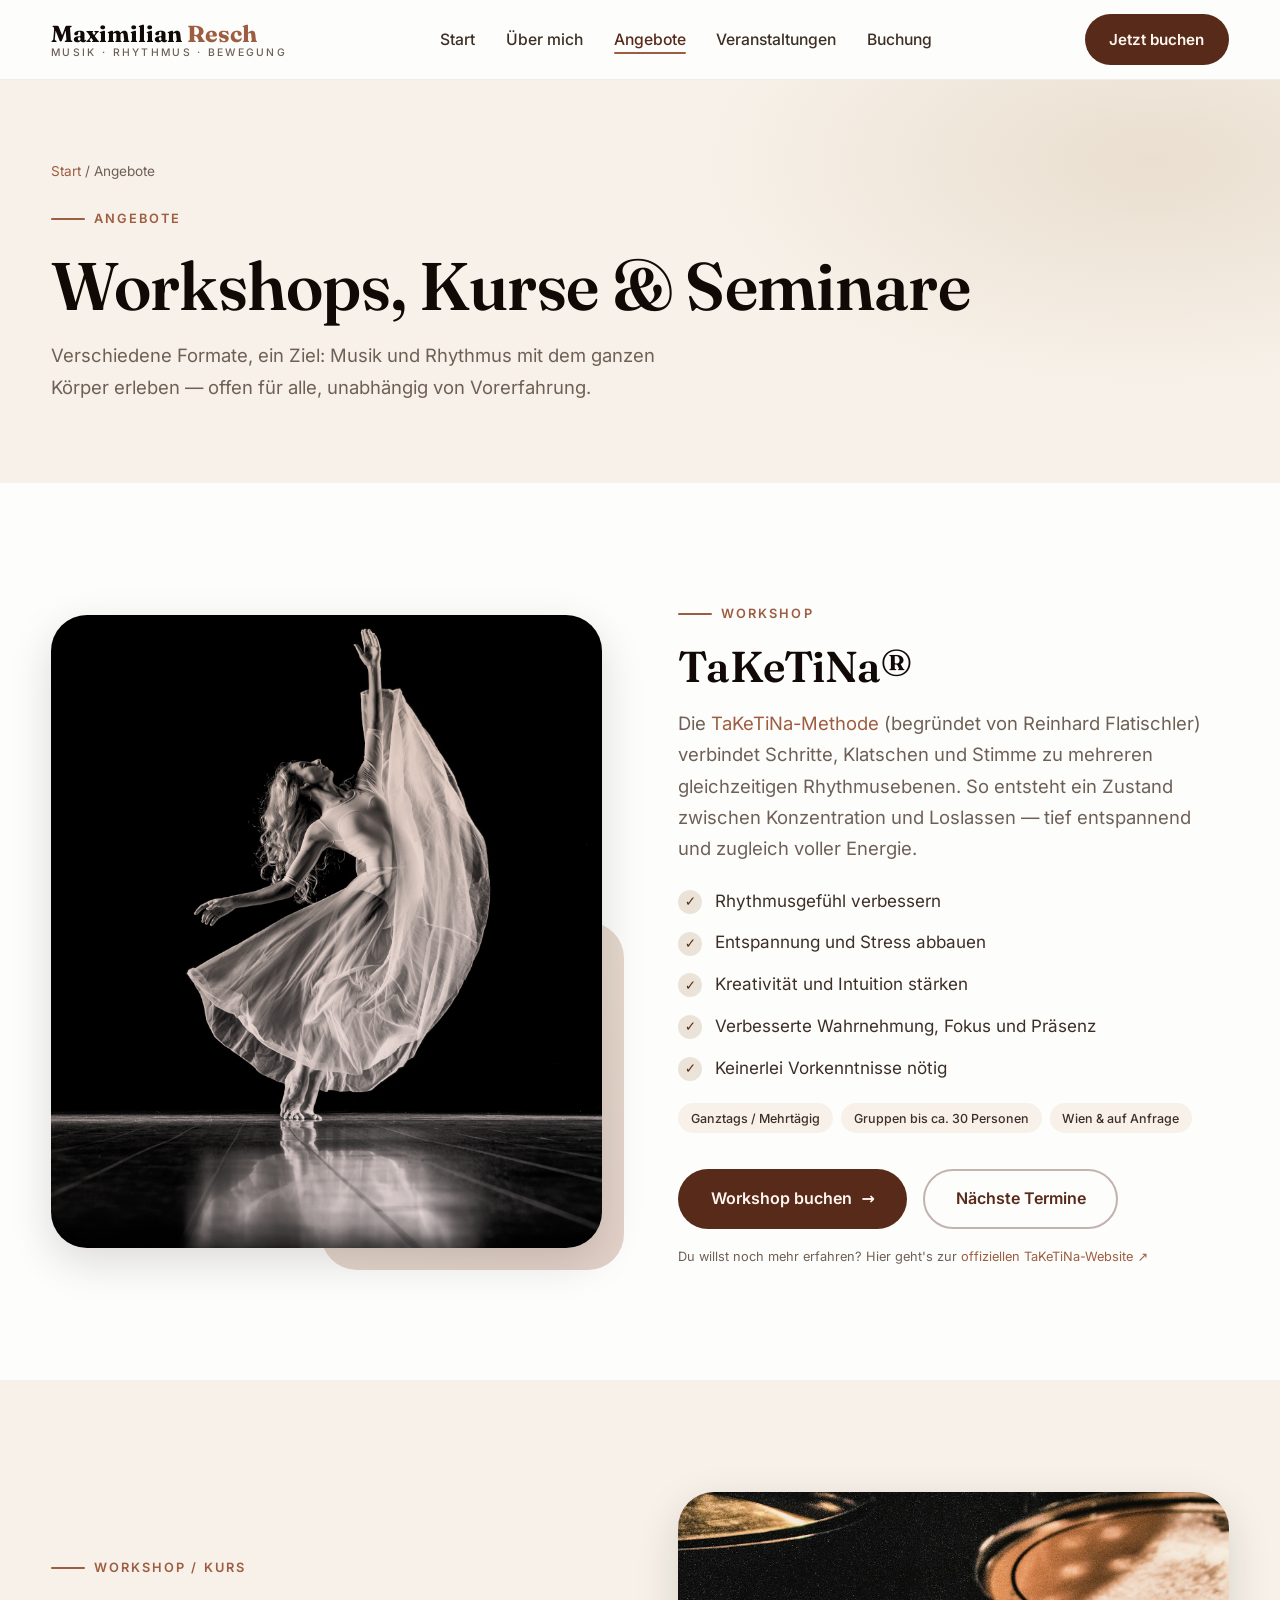
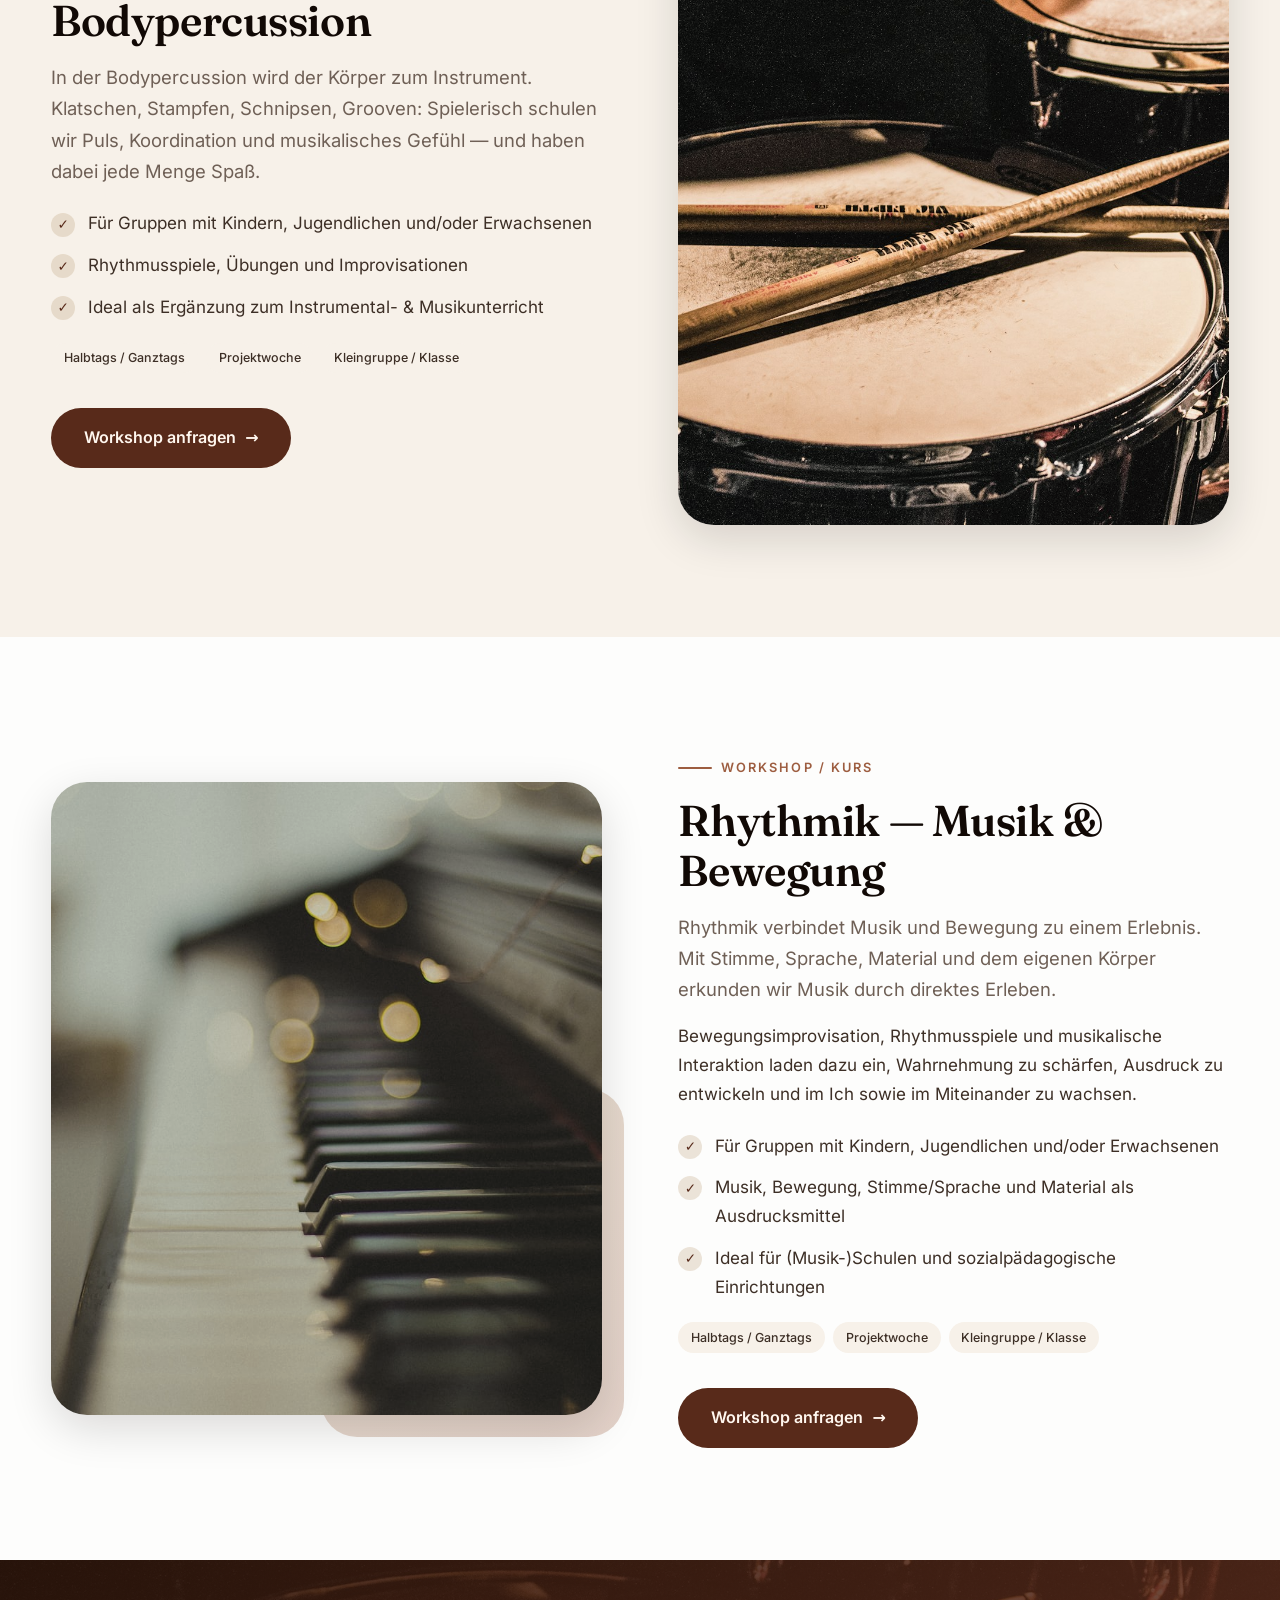
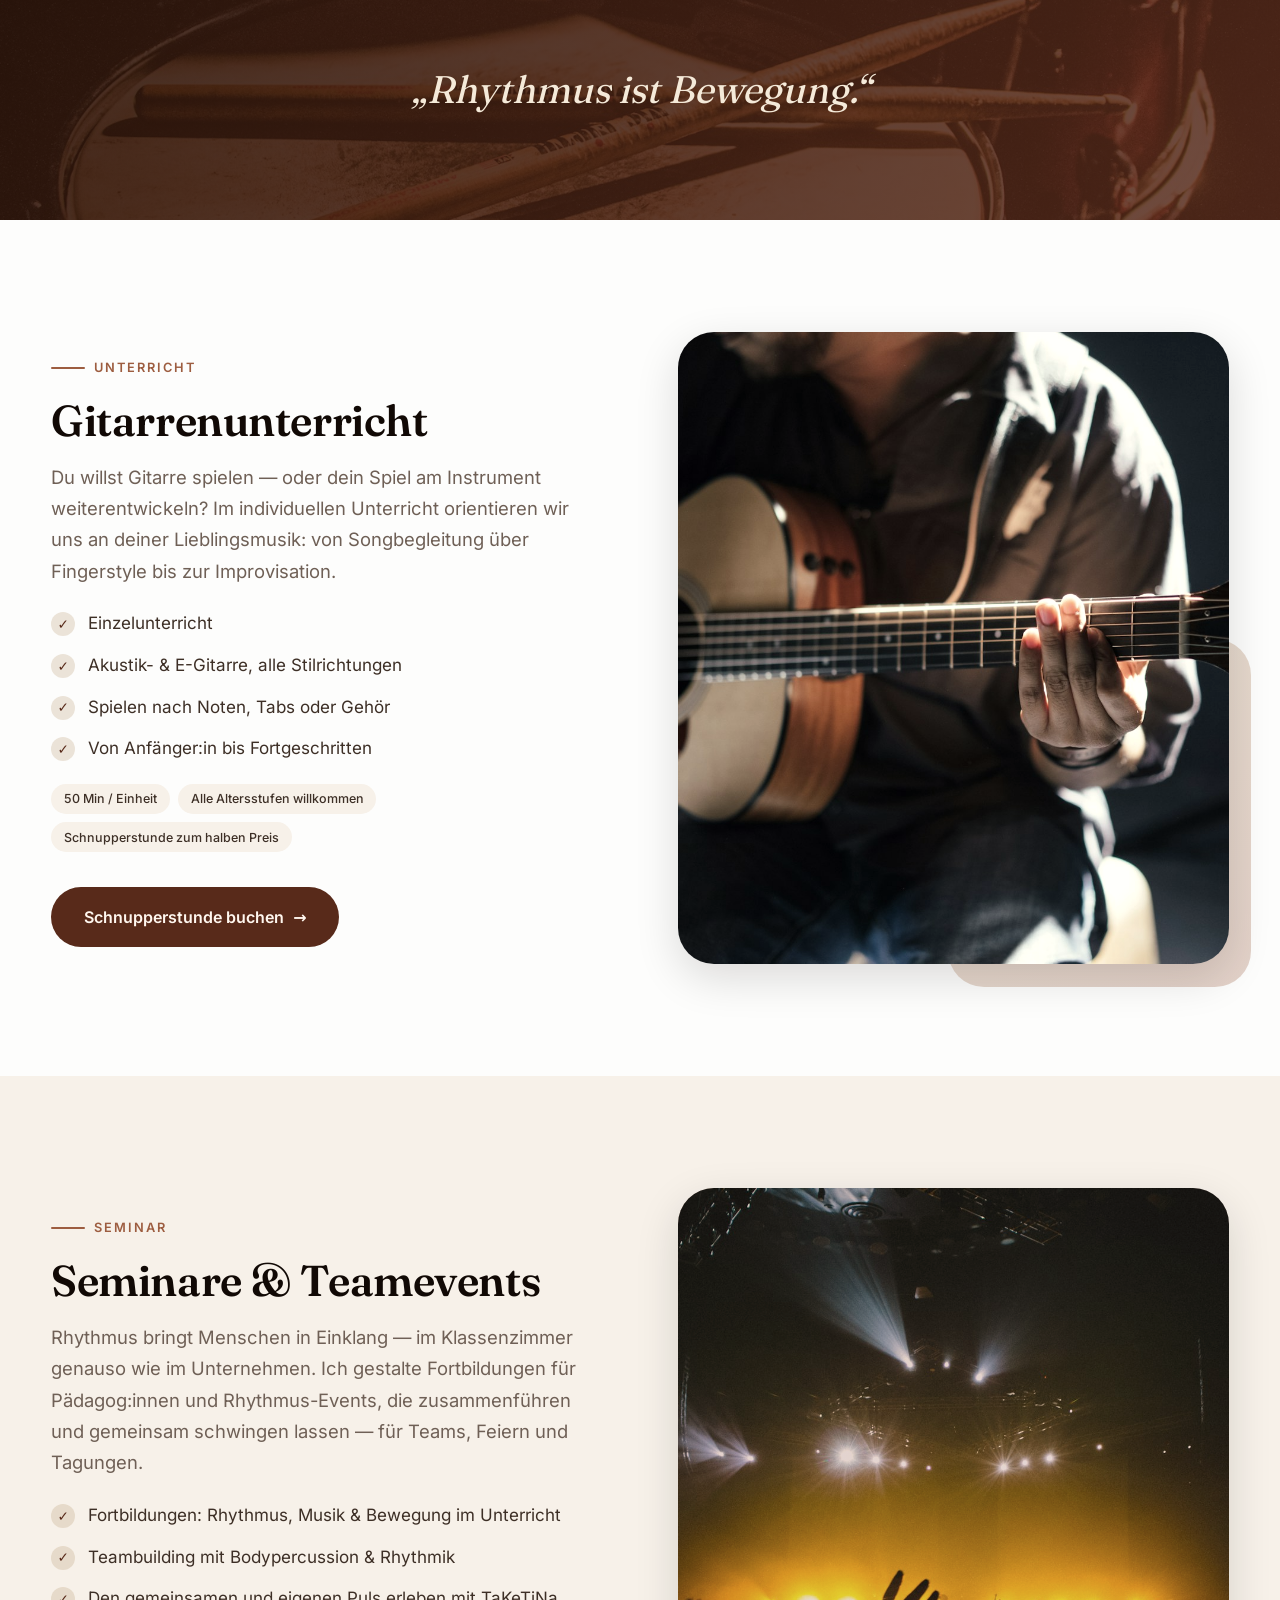
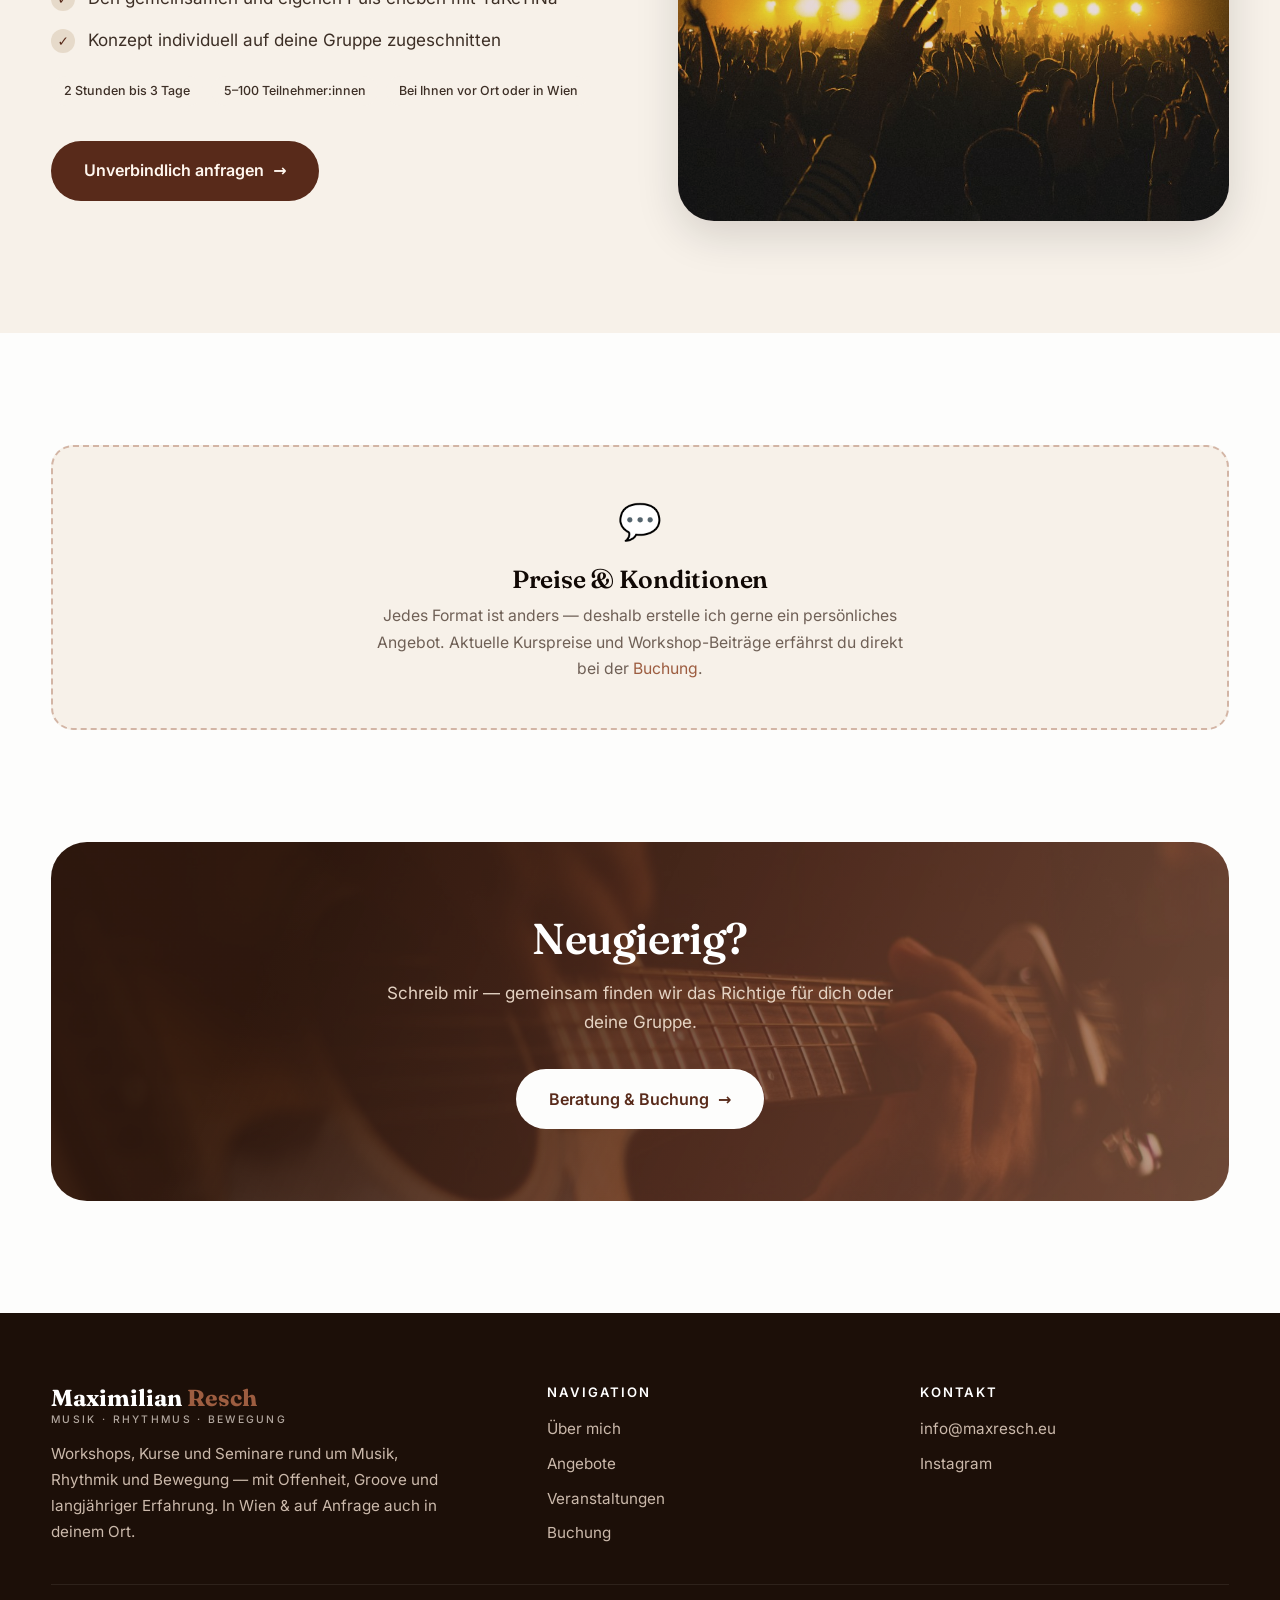
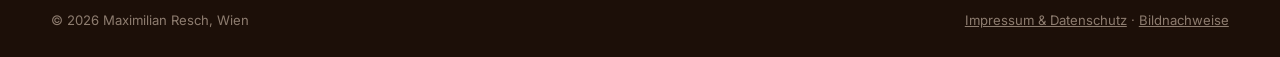
==== commit f02c19bb: "Kundenfeedback Max Resch einarbeiten - Name durchgaengig "Maximilian Resch", Kontakt info@maxresch.e" ====
--- a/angebote.html
+++ b/angebote.html
@@ -3,8 +3,8 @@
 <head>
   <meta charset="UTF-8" />
   <meta name="viewport" content="width=device-width, initial-scale=1.0" />
-  <title>Angebote — Workshops, Kurse &amp; Seminare | Max Resch, Wien</title>
-  <meta name="description" content="TaKeTiNa-Workshops, Rhythmik- und Bodypercussion-Kurse, Gitarrenunterricht und Seminare für Teams und Pädagog:innen — Angebote von Max Resch in Wien." />
+  <title>Angebote — Workshops, Kurse &amp; Seminare | Maximilian Resch, Wien</title>
+  <meta name="description" content="TaKeTiNa-Workshops, Bodypercussion, Rhythmik, Gitarrenunterricht und Seminare für Teams und Pädagog:innen — Angebote von Maximilian Resch in Wien." />
   <script>document.documentElement.classList.add("js");</script>
   <link rel="stylesheet" href="css/style.css" />
 </head>
@@ -12,7 +12,7 @@
 
   <header class="site-header">
     <div class="container nav-bar">
-      <a class="brand" href="index.html">Max <span>Resch</span><small>Musik · Rhythmus · Bewegung</small></a>
+      <a class="brand" href="index.html">Maximilian <span>Resch</span><small>Musik · Rhythmus · Bewegung</small></a>
       <nav aria-label="Hauptnavigation">
         <ul class="nav-links" id="nav-links">
           <li><a href="index.html">Start</a></li>
@@ -35,7 +35,7 @@
         <p class="breadcrumb"><a href="index.html">Start</a> / Angebote</p>
         <span class="eyebrow">Angebote</span>
         <h1>Workshops, Kurse &amp; Seminare</h1>
-        <p class="lead">Vier Formate, ein Ziel: Musik und Rhythmus mit dem ganzen Körper erleben — offen für alle, unabhängig von Vorerfahrung.</p>
+        <p class="lead">Verschiedene Formate, ein Ziel: Musik und Rhythmus mit dem ganzen Körper erleben — offen für alle, unabhängig von Vorerfahrung.</p>
       </div>
     </section>
 
@@ -47,47 +47,74 @@
         </div>
         <div class="reveal reveal-d1">
           <span class="eyebrow">Workshop</span>
-          <h2>TaKeTiNa®-Rhythmusprozess</h2>
-          <p class="lead">Der TaKeTiNa-Rhythmusprozess (begründet von Reinhard Flatischler) verbindet Schritte, Klatschen und Stimme zu mehreren gleichzeitigen Rhythmusebenen. So entsteht ein Zustand zwischen Konzentration und Loslassen — tief entspannend und zugleich voller Energie.</p>
-          <ul class="check-list">
-            <li>Rhythmusgefühl entwickeln — ganz ohne Instrument</li>
-            <li>Stress abbauen, Fokus und Gelassenheit stärken</li>
-            <li>Gemeinschaft erleben: Rhythmus verbindet</li>
+          <h2>TaKeTiNa®</h2>
+          <p class="lead">Die <a href="https://taketina.com" target="_blank" rel="noopener">TaKeTiNa-Methode</a> (begründet von Reinhard Flatischler) verbindet Schritte, Klatschen und Stimme zu mehreren gleichzeitigen Rhythmusebenen. So entsteht ein Zustand zwischen Konzentration und Loslassen — tief entspannend und zugleich voller Energie.</p>
+          <ul class="check-list">
+            <li>Rhythmusgefühl verbessern</li>
+            <li>Entspannung und Stress abbauen</li>
+            <li>Kreativität und Intuition stärken</li>
+            <li>Verbesserte Wahrnehmung, Fokus und Präsenz</li>
             <li>Keinerlei Vorkenntnisse nötig</li>
           </ul>
           <div class="card-meta" style="margin-top:1.3rem;">
-            <span>Halbtags- &amp; Tagesworkshops</span><span>Gruppen bis ca. 20 Personen</span><span>Wien &amp; auf Anfrage</span>
+            <span>Ganztags / Mehrtägig</span><span>Gruppen bis ca. 30 Personen</span><span>Wien &amp; auf Anfrage</span>
           </div>
           <div class="hero-ctas">
             <a class="btn btn--primary" href="buchung.html">Workshop buchen <span class="arrow">→</span></a>
             <a class="btn btn--ghost" href="veranstaltungen.html">Nächste Termine</a>
           </div>
-        </div>
-      </div>
-    </section>
-
-    <!-- ===== Rhythmik ===== -->
-    <section class="section section--warm" id="rhythmik">
+          <p class="form-hint" style="margin-top:1.1rem;">Du willst noch mehr erfahren? Hier geht's zur <a href="https://taketina.com" target="_blank" rel="noopener">offiziellen TaKeTiNa-Website ↗</a></p>
+        </div>
+      </div>
+    </section>
+
+    <!-- ===== Bodypercussion ===== -->
+    <section class="section section--warm" id="bodypercussion">
       <div class="container split">
         <div class="reveal">
-          <span class="eyebrow">Kurs</span>
-          <h2>Rhythmik &amp; Bodypercussion</h2>
-          <p class="lead">Klatschen, Stampfen, Schnipsen, Grooven: In den Rhythmik-Kursen wird der Körper zum Instrument. Spielerisch schulen wir Puls, Koordination und musikalisches Gehör — und haben dabei jede Menge Spaß.</p>
-          <ul class="check-list">
-            <li>Kurse für Kinder, Jugendliche und Erwachsene</li>
-            <li>Rhythmusspiele, Bodypercussion &amp; Trommeln</li>
-            <li>Ideal als Ergänzung zum Instrumentalunterricht</li>
-            <li>Laufender Einstieg nach Absprache möglich</li>
-          </ul>
-          <div class="card-meta" style="margin-top:1.3rem;">
-            <span>Wöchentliche Kurse</span><span>Kleingruppen</span><span>u.a. an der Musikschule Farbenschein</span>
-          </div>
-          <div class="hero-ctas">
-            <a class="btn btn--primary" href="buchung.html">Kursplatz anfragen <span class="arrow">→</span></a>
+          <span class="eyebrow">Workshop / Kurs</span>
+          <h2>Bodypercussion</h2>
+          <p class="lead">In der Bodypercussion wird der Körper zum Instrument. Klatschen, Stampfen, Schnipsen, Grooven: Spielerisch schulen wir Puls, Koordination und musikalisches Gefühl — und haben dabei jede Menge Spaß.</p>
+          <ul class="check-list">
+            <li>Für Gruppen mit Kindern, Jugendlichen und/oder Erwachsenen</li>
+            <li>Rhythmusspiele, Übungen und Improvisationen</li>
+            <li>Ideal als Ergänzung zum Instrumental- &amp; Musikunterricht</li>
+          </ul>
+          <div class="card-meta" style="margin-top:1.3rem;">
+            <span>Halbtags / Ganztags</span><span>Projektwoche</span><span>Kleingruppe / Klasse</span>
+          </div>
+          <div class="hero-ctas">
+            <a class="btn btn--primary" href="buchung.html">Workshop anfragen <span class="arrow">→</span></a>
           </div>
         </div>
         <div class="split-media reveal reveal-d1">
           <img src="img/schlagzeug-rhythmus.jpg" alt="Trommeln und Drumsticks in warmem Bühnenlicht" />
+        </div>
+      </div>
+    </section>
+
+    <!-- ===== Rhythmik ===== -->
+    <section class="section" id="rhythmik">
+      <div class="container split">
+        <div class="split-media reveal">
+          <img src="img/klavier-tasten.jpg" alt="Klaviertasten in warmem Abendlicht" />
+        </div>
+        <div class="reveal reveal-d1">
+          <span class="eyebrow">Workshop / Kurs</span>
+          <h2>Rhythmik — Musik &amp; Bewegung</h2>
+          <p class="lead">Rhythmik verbindet Musik und Bewegung zu einem Erlebnis. Mit Stimme, Sprache, Material und dem eigenen Körper erkunden wir Musik durch direktes Erleben.</p>
+          <p>Bewegungsimprovisation, Rhythmusspiele und musikalische Interaktion laden dazu ein, Wahrnehmung zu schärfen, Ausdruck zu entwickeln und im Ich sowie im Miteinander zu wachsen.</p>
+          <ul class="check-list">
+            <li>Für Gruppen mit Kindern, Jugendlichen und/oder Erwachsenen</li>
+            <li>Musik, Bewegung, Stimme/Sprache und Material als Ausdrucksmittel</li>
+            <li>Ideal für (Musik-)Schulen und sozialpädagogische Einrichtungen</li>
+          </ul>
+          <div class="card-meta" style="margin-top:1.3rem;">
+            <span>Halbtags / Ganztags</span><span>Projektwoche</span><span>Kleingruppe / Klasse</span>
+          </div>
+          <div class="hero-ctas">
+            <a class="btn btn--primary" href="buchung.html">Workshop anfragen <span class="arrow">→</span></a>
+          </div>
         </div>
       </div>
     </section>
@@ -96,32 +123,31 @@
     <section class="quote-band bg-schlagzeug">
       <div class="container reveal">
         <blockquote>Rhythmus ist Bewegung.</blockquote>
-        <cite>Émile Jaques-Dalcroze — Begründer der Rhythmik</cite>
       </div>
     </section>
 
     <!-- ===== Gitarre ===== -->
     <section class="section" id="gitarre">
       <div class="container split">
-        <div class="split-media reveal">
-          <img src="img/gitarre-unterricht.jpg" alt="Gitarrist beim Üben im warmen Studiolicht" />
-        </div>
-        <div class="reveal reveal-d1">
+        <div class="reveal">
           <span class="eyebrow">Unterricht</span>
           <h2>Gitarrenunterricht</h2>
-          <p class="lead">Du willst endlich Gitarre spielen — oder dein Spiel aufs nächste Level bringen? Im individuellen Unterricht orientieren wir uns an deiner Lieblingsmusik: von Songbegleitung über Fingerstyle bis zur Improvisation.</p>
-          <ul class="check-list">
-            <li>Einzelunterricht oder Kleingruppen</li>
+          <p class="lead">Du willst Gitarre spielen — oder dein Spiel am Instrument weiterentwickeln? Im individuellen Unterricht orientieren wir uns an deiner Lieblingsmusik: von Songbegleitung über Fingerstyle bis zur Improvisation.</p>
+          <ul class="check-list">
+            <li>Einzelunterricht</li>
             <li>Akustik- &amp; E-Gitarre, alle Stilrichtungen</li>
             <li>Spielen nach Noten, Tabs oder Gehör</li>
             <li>Von Anfänger:in bis Fortgeschritten</li>
           </ul>
           <div class="card-meta" style="margin-top:1.3rem;">
-            <span>50 Min / Einheit</span><span>Wien 1140 &amp; Umgebung</span><span>Schnupperstunde möglich</span>
+            <span>50 Min / Einheit</span><span>Alle Altersstufen willkommen</span><span>Schnupperstunde zum halben Preis</span>
           </div>
           <div class="hero-ctas">
             <a class="btn btn--primary" href="buchung.html">Schnupperstunde buchen <span class="arrow">→</span></a>
           </div>
+        </div>
+        <div class="split-media reveal reveal-d1">
+          <img src="img/gitarre-unterricht.jpg" alt="Gitarrist beim Üben im warmen Studiolicht" />
         </div>
       </div>
     </section>
@@ -132,15 +158,15 @@
         <div class="reveal">
           <span class="eyebrow">Seminar</span>
           <h2>Seminare &amp; Teamevents</h2>
-          <p class="lead">Rhythmus bringt Menschen in Einklang — im Klassenzimmer genauso wie im Unternehmen. Ich gestalte Fortbildungen für Pädagog:innen und mitreißende Rhythmus-Events für Teams, Feiern und Konferenzen.</p>
-          <ul class="check-list">
-            <li>Fortbildungen: Rhythmus &amp; Bewegung im Unterricht</li>
-            <li>Teambuilding mit Bodypercussion &amp; Trommeln</li>
-            <li>Impulse für Tagungen und Feste</li>
-            <li>Konzept individuell auf Ihre Gruppe zugeschnitten</li>
-          </ul>
-          <div class="card-meta" style="margin-top:1.3rem;">
-            <span>2 Stunden bis 2 Tage</span><span>5–100 Teilnehmer:innen</span><span>Bei Ihnen vor Ort oder in Wien</span>
+          <p class="lead">Rhythmus bringt Menschen in Einklang — im Klassenzimmer genauso wie im Unternehmen. Ich gestalte Fortbildungen für Pädagog:innen und Rhythmus-Events, die zusammenführen und gemeinsam schwingen lassen — für Teams, Feiern und Tagungen.</p>
+          <ul class="check-list">
+            <li>Fortbildungen: Rhythmus, Musik &amp; Bewegung im Unterricht</li>
+            <li>Teambuilding mit Bodypercussion &amp; Rhythmik</li>
+            <li>Den gemeinsamen und eigenen Puls erleben mit TaKeTiNa</li>
+            <li>Konzept individuell auf deine Gruppe zugeschnitten</li>
+          </ul>
+          <div class="card-meta" style="margin-top:1.3rem;">
+            <span>2 Stunden bis 3 Tage</span><span>5–100 Teilnehmer:innen</span><span>Bei Ihnen vor Ort oder in Wien</span>
           </div>
           <div class="hero-ctas">
             <a class="btn btn--primary" href="buchung.html">Unverbindlich anfragen <span class="arrow">→</span></a>
@@ -158,7 +184,7 @@
         <div class="notice-panel reveal">
           <span class="icon">💬</span>
           <h3>Preise &amp; Konditionen</h3>
-          <p>Jedes Format ist anders — deshalb erstelle ich gerne ein persönliches Angebot. Aktuelle Kurspreise und Workshop-Beiträge erfährst du direkt bei der <a href="buchung.html">Buchung bzw. Anfrage</a>. <em>(Platzhalter: Hier können später fixe Preise stehen.)</em></p>
+          <p>Jedes Format ist anders — deshalb erstelle ich gerne ein persönliches Angebot. Aktuelle Kurspreise und Workshop-Beiträge erfährst du direkt bei der <a href="buchung.html">Buchung</a>.</p>
         </div>
       </div>
     </section>
@@ -166,8 +192,8 @@
     <section class="section" style="padding-top:0;">
       <div class="container">
         <div class="cta-banner reveal bg-hero-gitarre">
-          <h2>Welches Format passt zu dir?</h2>
-          <p>Nicht sicher? Schreib mir einfach — gemeinsam finden wir das richtige Angebot für dich oder deine Gruppe.</p>
+          <h2>Neugierig?</h2>
+          <p>Schreib mir — gemeinsam finden wir das Richtige für dich oder deine Gruppe.</p>
           <a class="btn btn--light" href="buchung.html">Beratung &amp; Buchung <span class="arrow">→</span></a>
         </div>
       </div>
@@ -178,8 +204,8 @@
     <div class="container">
       <div class="footer-grid">
         <div>
-          <a class="brand" href="index.html">Max <span>Resch</span><small>Musik · Rhythmus · Bewegung</small></a>
-          <p style="margin-top:1rem; max-width:26rem;">Workshops, Kurse und Seminare rund um Musik, Rhythmik und Bewegung — mit Herz, Groove und langjähriger Erfahrung. In Wien &amp; auf Anfrage österreichweit.</p>
+          <a class="brand" href="index.html">Maximilian <span>Resch</span><small>Musik · Rhythmus · Bewegung</small></a>
+          <p style="margin-top:1rem; max-width:26rem;">Workshops, Kurse und Seminare rund um Musik, Rhythmik und Bewegung — mit Offenheit, Groove und langjähriger Erfahrung. In Wien &amp; auf Anfrage auch in deinem Ort.</p>
         </div>
         <div>
           <h4>Navigation</h4>
@@ -193,14 +219,14 @@
         <div>
           <h4>Kontakt</h4>
           <ul>
-            <li><a href="mailto:kontakt@maxresch.at">kontakt@maxresch.at</a></li>
-            <li><a href="https://www.facebook.com/MaxReschMusik/" target="_blank" rel="noopener">Facebook: MaxReschMusik</a></li>
-            <li><a href="https://www.farbenschein.at" target="_blank" rel="noopener">Musikschule Farbenschein</a></li>
+            <li><a href="mailto:info@maxresch.eu">info@maxresch.eu</a></li>
+            <!-- PLATZHALTER: echten Instagram-Profil-Link eintragen, z.B. https://www.instagram.com/benutzername/ -->
+            <li><a href="https://www.instagram.com/" target="_blank" rel="noopener">Instagram</a></li>
           </ul>
         </div>
       </div>
       <div class="footer-note">
-        <span>© 2026 Max Resch, Wien</span>
+        <span>© 2026 Maximilian Resch, Wien</span>
         <span><a href="impressum.html">Impressum &amp; Datenschutz</a> · <a href="impressum.html#bildnachweis">Bildnachweise</a></span>
       </div>
     </div>
--- a/css/style.css
+++ b/css/style.css
@@ -370,27 +370,17 @@
   100% { border-radius: 58% 42% 45% 55% / 50% 48% 52% 50%; }
 }
 
-/* Schwebende Noten-Deko */
-.float-note {
-  position: absolute;
-  font-family: var(--font-serif);
-  color: var(--ochre);
-  opacity: 0.5;
-  user-select: none;
-  pointer-events: none;
-  animation: float-y 7s ease-in-out infinite;
-}
-@keyframes float-y {
-  0%, 100% { transform: translateY(0) rotate(-6deg); }
-  50% { transform: translateY(-18px) rotate(6deg); }
-}
-
 /* ---------- Cards ---------- */
 .card-grid {
   display: grid;
   grid-template-columns: repeat(auto-fit, minmax(255px, 1fr));
   gap: clamp(1.2rem, 2.6vw, 2rem);
 }
+/* Angebots-Raster: bewusst dreispaltig, damit die sechs Angebote
+   als 3 × 2 aufgehen (auto-fit würde 4 + 2 ergeben). */
+.card-grid--3 { grid-template-columns: repeat(3, 1fr); }
+@media (max-width: 980px) { .card-grid--3 { grid-template-columns: repeat(2, 1fr); } }
+@media (max-width: 620px) { .card-grid--3 { grid-template-columns: 1fr; } }
 .card {
   background: var(--white);
   border-radius: var(--radius-m);
@@ -627,7 +617,6 @@
 }
 .testimonial footer strong { display: block; font-size: 0.95rem; color: var(--ink); }
 .testimonial footer span { font-size: 0.82rem; color: var(--grey); }
-.stars { color: var(--ochre); letter-spacing: 2px; font-size: 0.9rem; }
 
 /* ---------- Veranstaltungen ---------- */
 .event-list {
@@ -995,8 +984,7 @@
   html { scroll-behavior: auto; }
   html.js .reveal { opacity: 1; transform: none; transition: none; }
   .blob-frame::before,
-  .blob-frame img,
-  .float-note { animation: none; }
+  .blob-frame img { animation: none; }
 }
 
 /* ---------- Seiten-Hero (Unterseiten) ---------- */
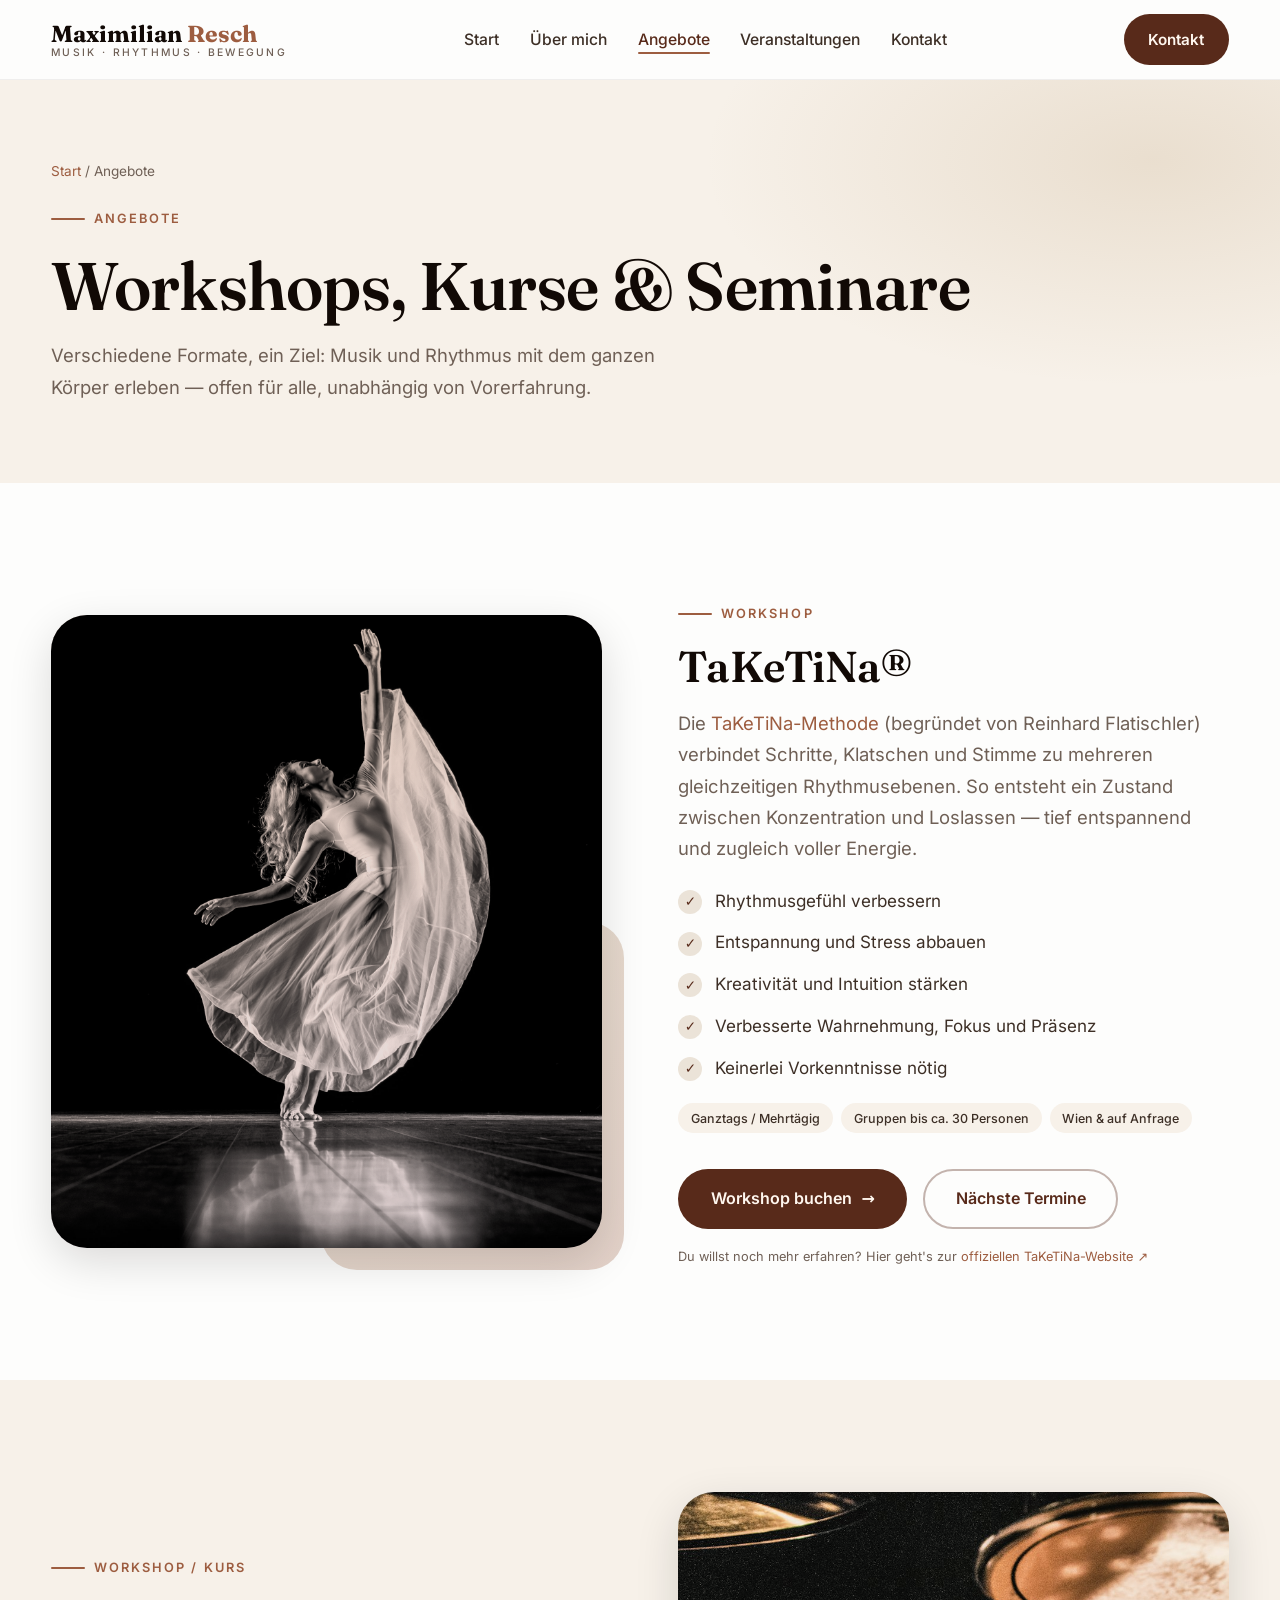
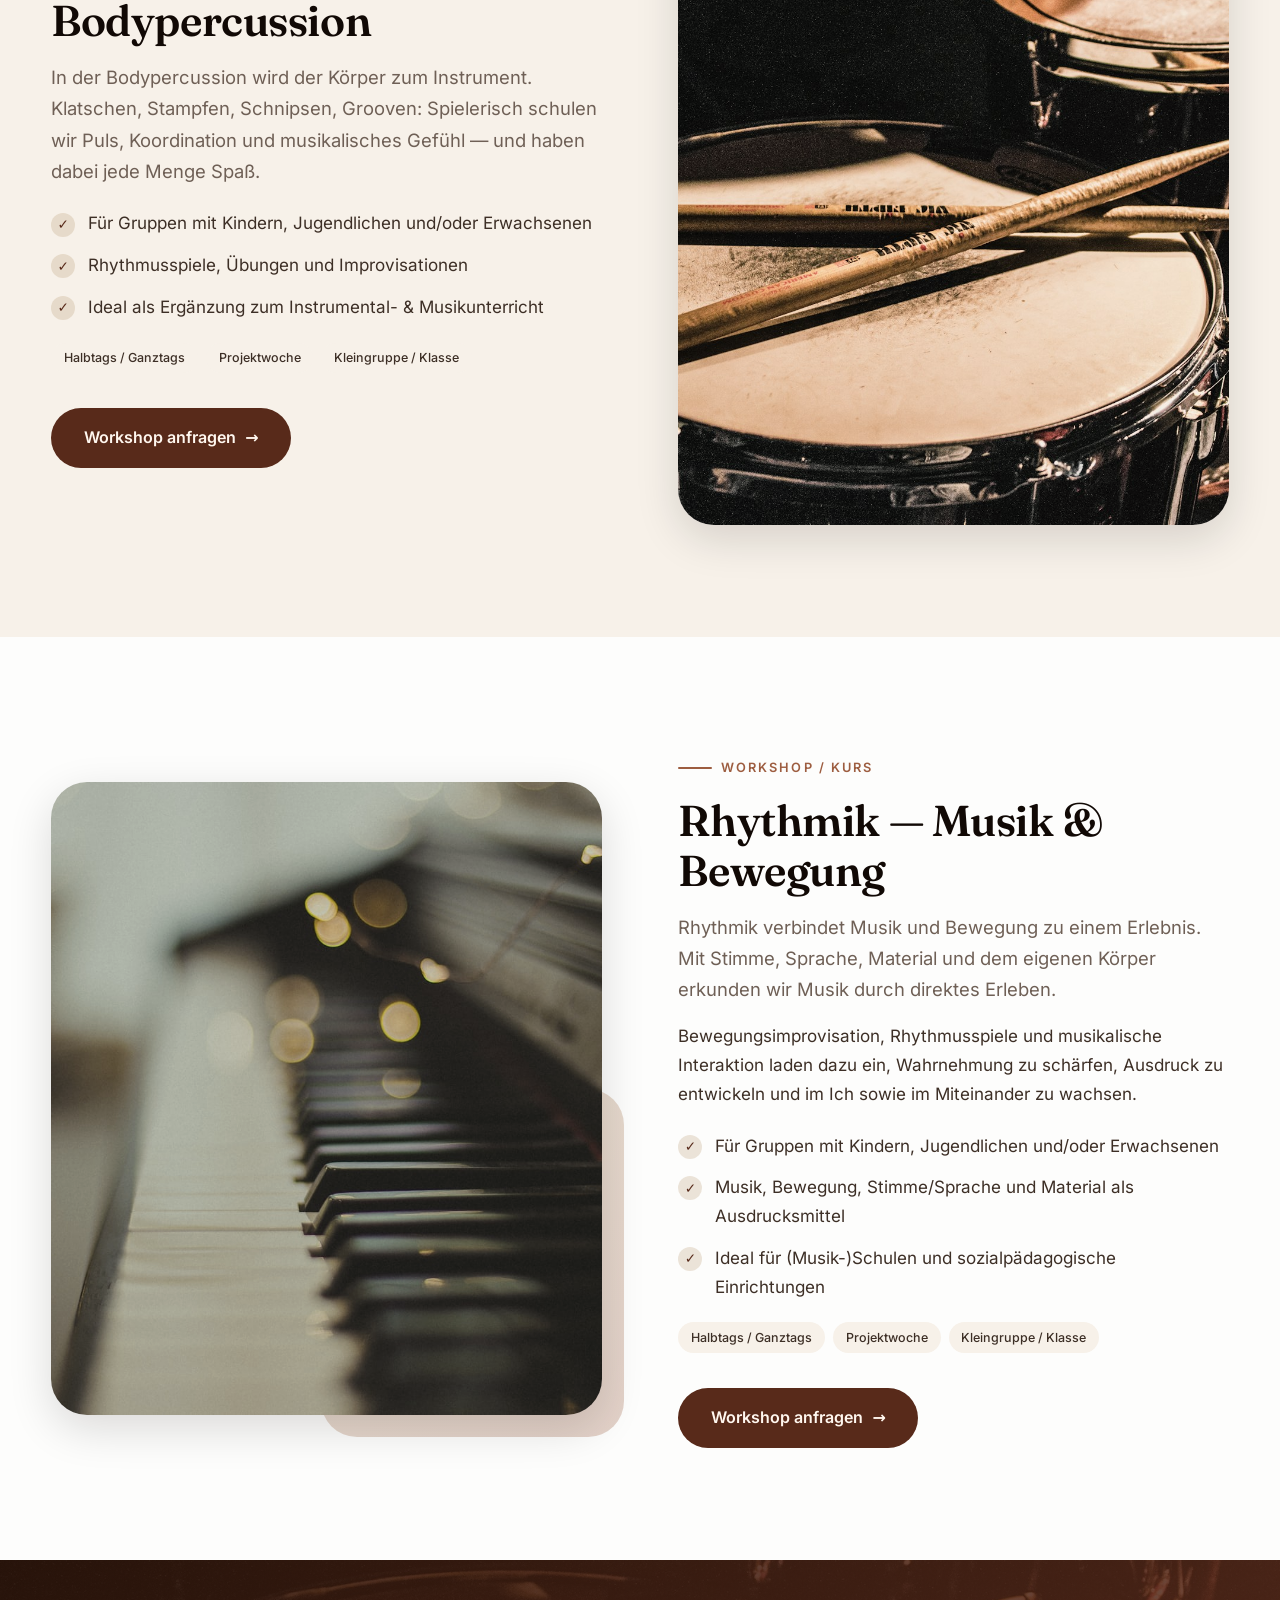
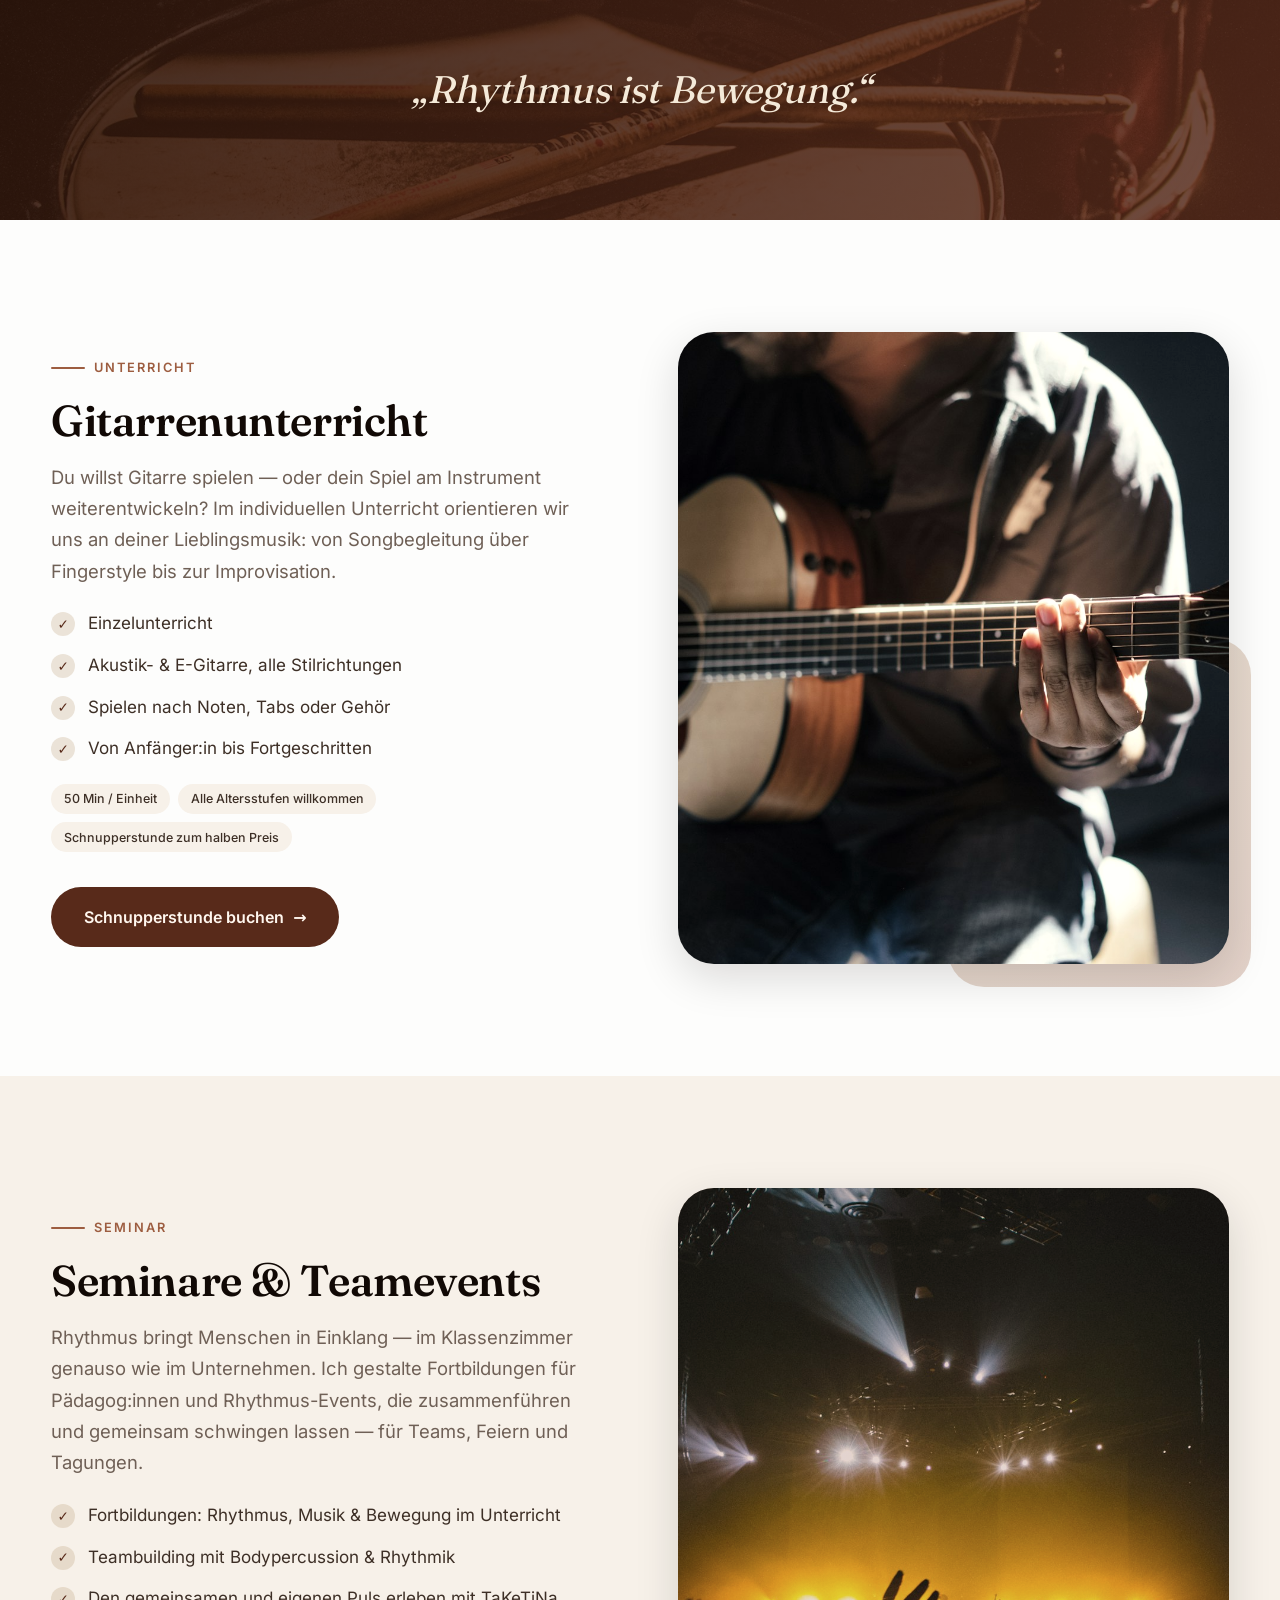
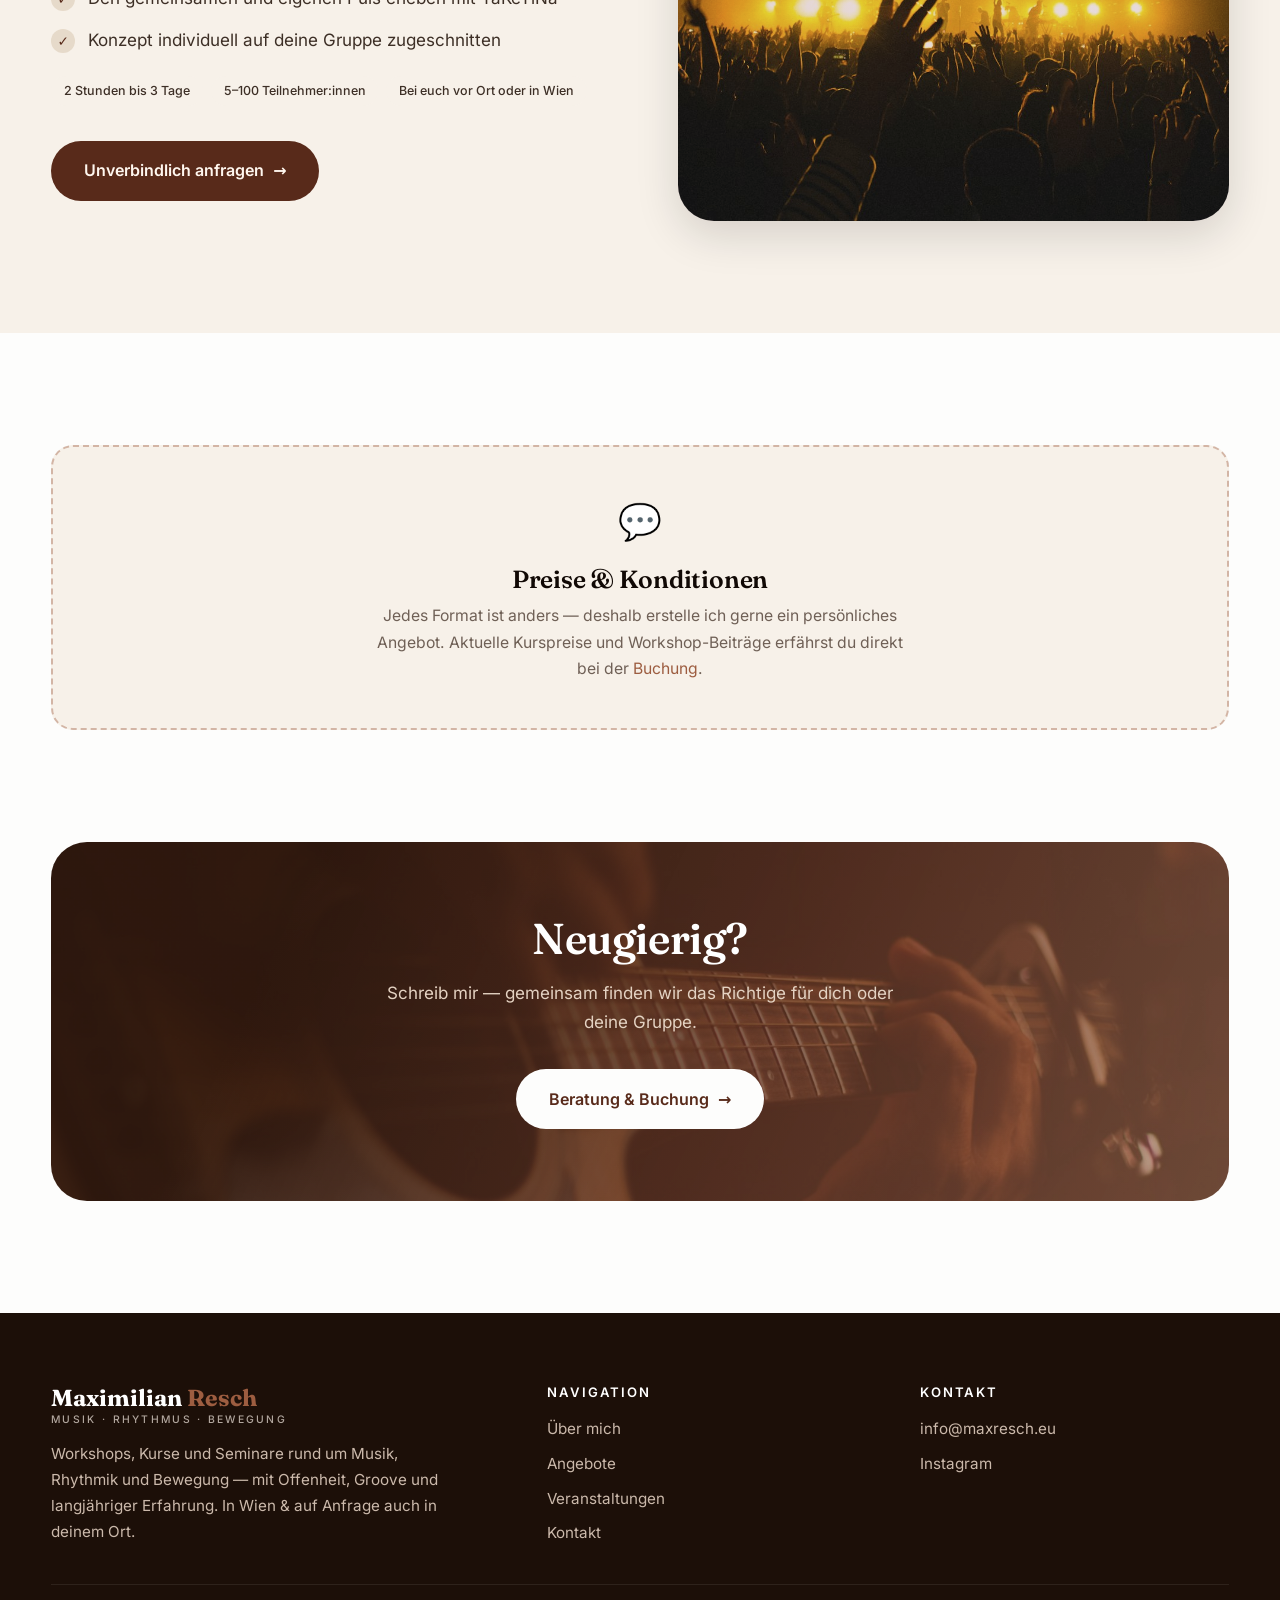
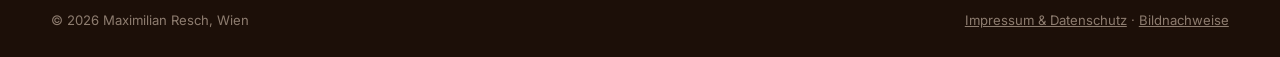
==== commit 6cc860b1: "Zweite Kundenfeedback-Runde einarbeiten - Über mich: echte Biografie, Ansatz-Texte und vollständiger" ====
--- a/angebote.html
+++ b/angebote.html
@@ -19,10 +19,10 @@
           <li><a href="ueber-mich.html">Über mich</a></li>
           <li><a href="angebote.html" class="active">Angebote</a></li>
           <li><a href="veranstaltungen.html">Veranstaltungen</a></li>
-          <li><a href="buchung.html">Buchung</a></li>
+          <li><a href="buchung.html">Kontakt</a></li>
         </ul>
       </nav>
-      <a class="btn btn--primary nav-cta" href="buchung.html">Jetzt buchen</a>
+      <a class="btn btn--primary nav-cta" href="buchung.html">Kontakt</a>
       <button class="nav-toggle" aria-label="Menü öffnen" aria-expanded="false" aria-controls="nav-links">
         <span></span><span></span><span></span>
       </button>
@@ -166,7 +166,7 @@
             <li>Konzept individuell auf deine Gruppe zugeschnitten</li>
           </ul>
           <div class="card-meta" style="margin-top:1.3rem;">
-            <span>2 Stunden bis 3 Tage</span><span>5–100 Teilnehmer:innen</span><span>Bei Ihnen vor Ort oder in Wien</span>
+            <span>2 Stunden bis 3 Tage</span><span>5–100 Teilnehmer:innen</span><span>Bei euch vor Ort oder in Wien</span>
           </div>
           <div class="hero-ctas">
             <a class="btn btn--primary" href="buchung.html">Unverbindlich anfragen <span class="arrow">→</span></a>
@@ -213,7 +213,7 @@
             <li><a href="ueber-mich.html">Über mich</a></li>
             <li><a href="angebote.html">Angebote</a></li>
             <li><a href="veranstaltungen.html">Veranstaltungen</a></li>
-            <li><a href="buchung.html">Buchung</a></li>
+            <li><a href="buchung.html">Kontakt</a></li>
           </ul>
         </div>
         <div>
--- a/css/style.css
+++ b/css/style.css
@@ -582,6 +582,55 @@
   display: grid;
   place-items: center;
   margin-top: 0.2rem;
+}
+
+/* ---------- Lebenslauf / Stationen (Über mich) ---------- */
+.cv-groups {
+  display: grid;
+  gap: clamp(2.2rem, 5vw, 3.2rem);
+}
+.cv-group-title {
+  font-size: 1.1rem;
+  color: var(--terra);
+  padding-bottom: 0.6rem;
+  margin-bottom: 1.3rem;
+  border-bottom: 1px solid rgba(157, 93, 64, 0.25);
+}
+.cv-list {
+  list-style: none;
+  display: grid;
+  gap: 1.4rem;
+}
+.cv-item {
+  display: grid;
+  grid-template-columns: 9.5rem 1fr;
+  gap: 1.4rem;
+}
+.cv-year {
+  font-size: 0.85rem;
+  font-weight: 600;
+  color: var(--terra);
+  letter-spacing: 0.03em;
+  padding-top: 0.15rem;
+}
+.cv-body strong {
+  display: block;
+  font-family: var(--font-serif);
+  font-size: 1.05rem;
+  font-weight: 600;
+  color: var(--ink);
+  line-height: 1.3;
+  margin-bottom: 0.15rem;
+}
+.cv-body span {
+  display: block;
+  font-size: 0.93rem;
+  color: var(--grey);
+  line-height: 1.55;
+}
+@media (max-width: 640px) {
+  .cv-item { grid-template-columns: 1fr; gap: 0.25rem; }
+  .cv-year { padding-top: 0; }
 }
 
 /* ---------- Testimonials ---------- */
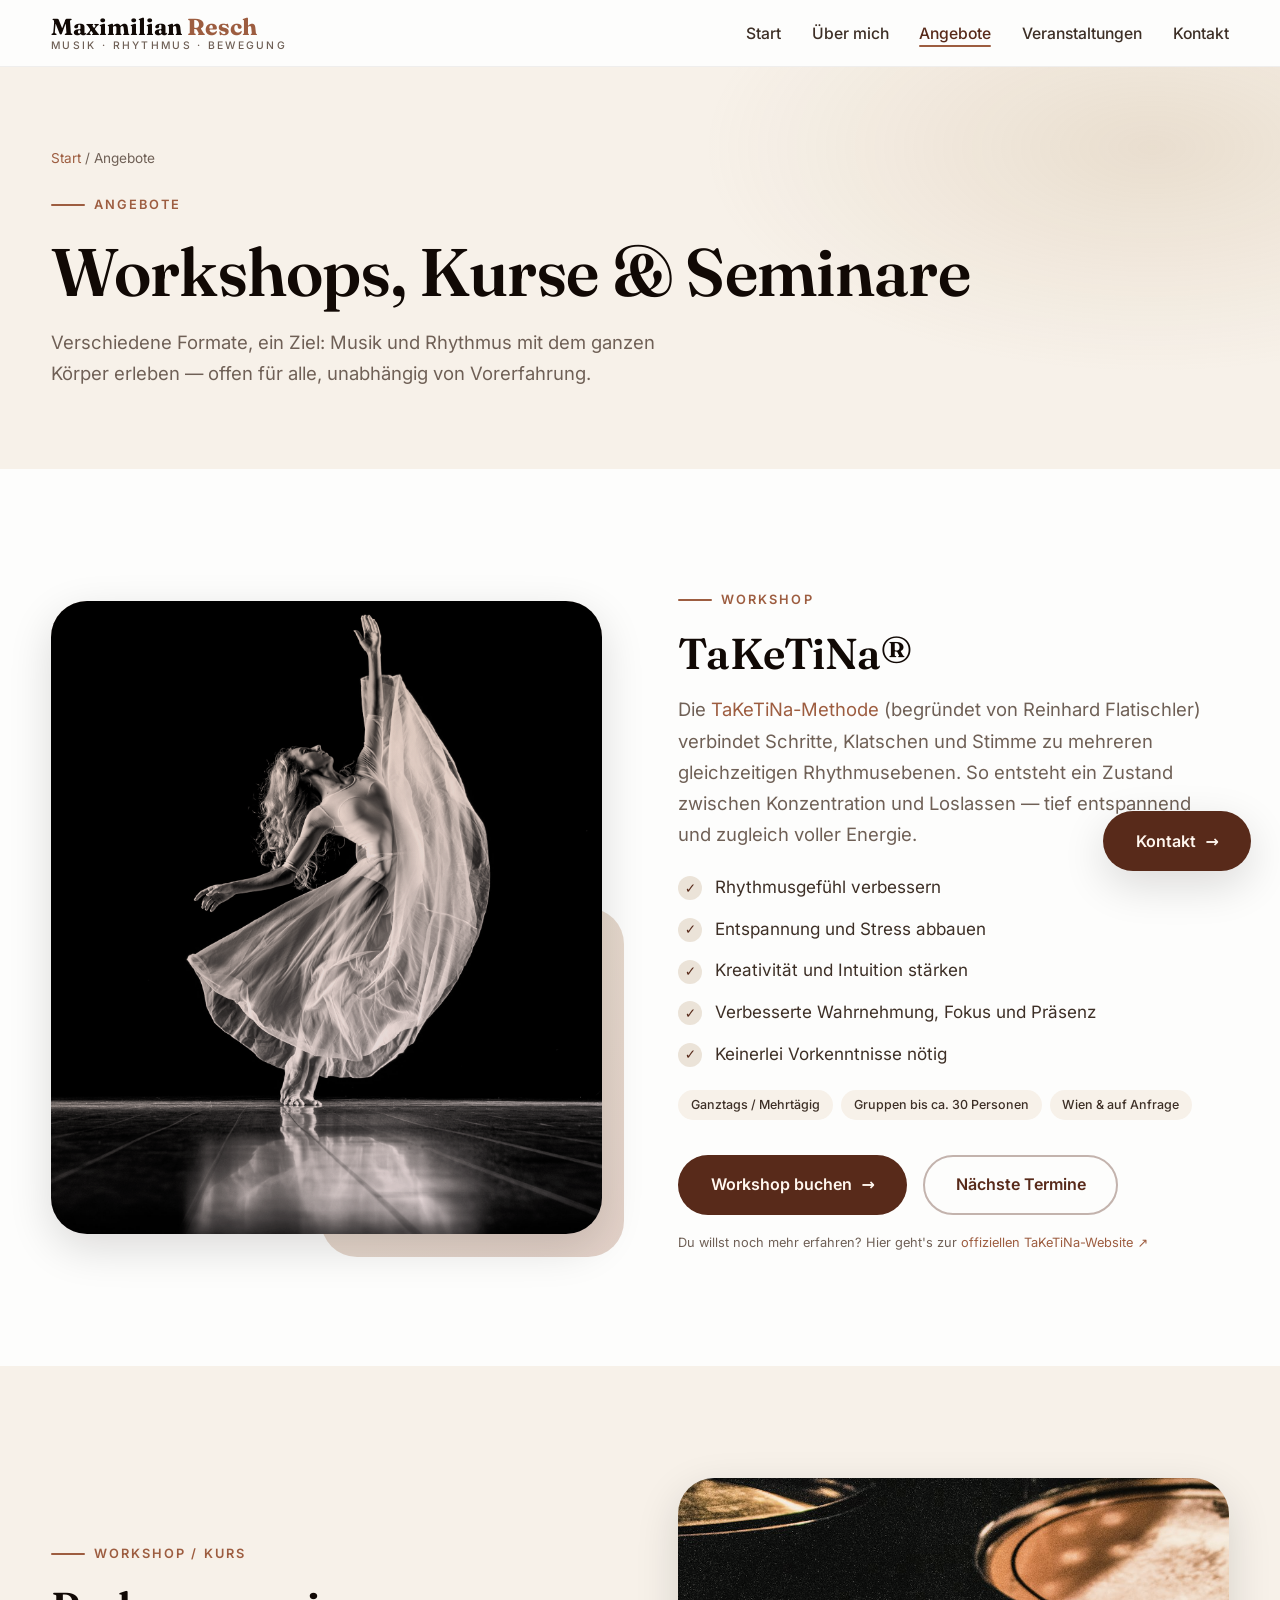
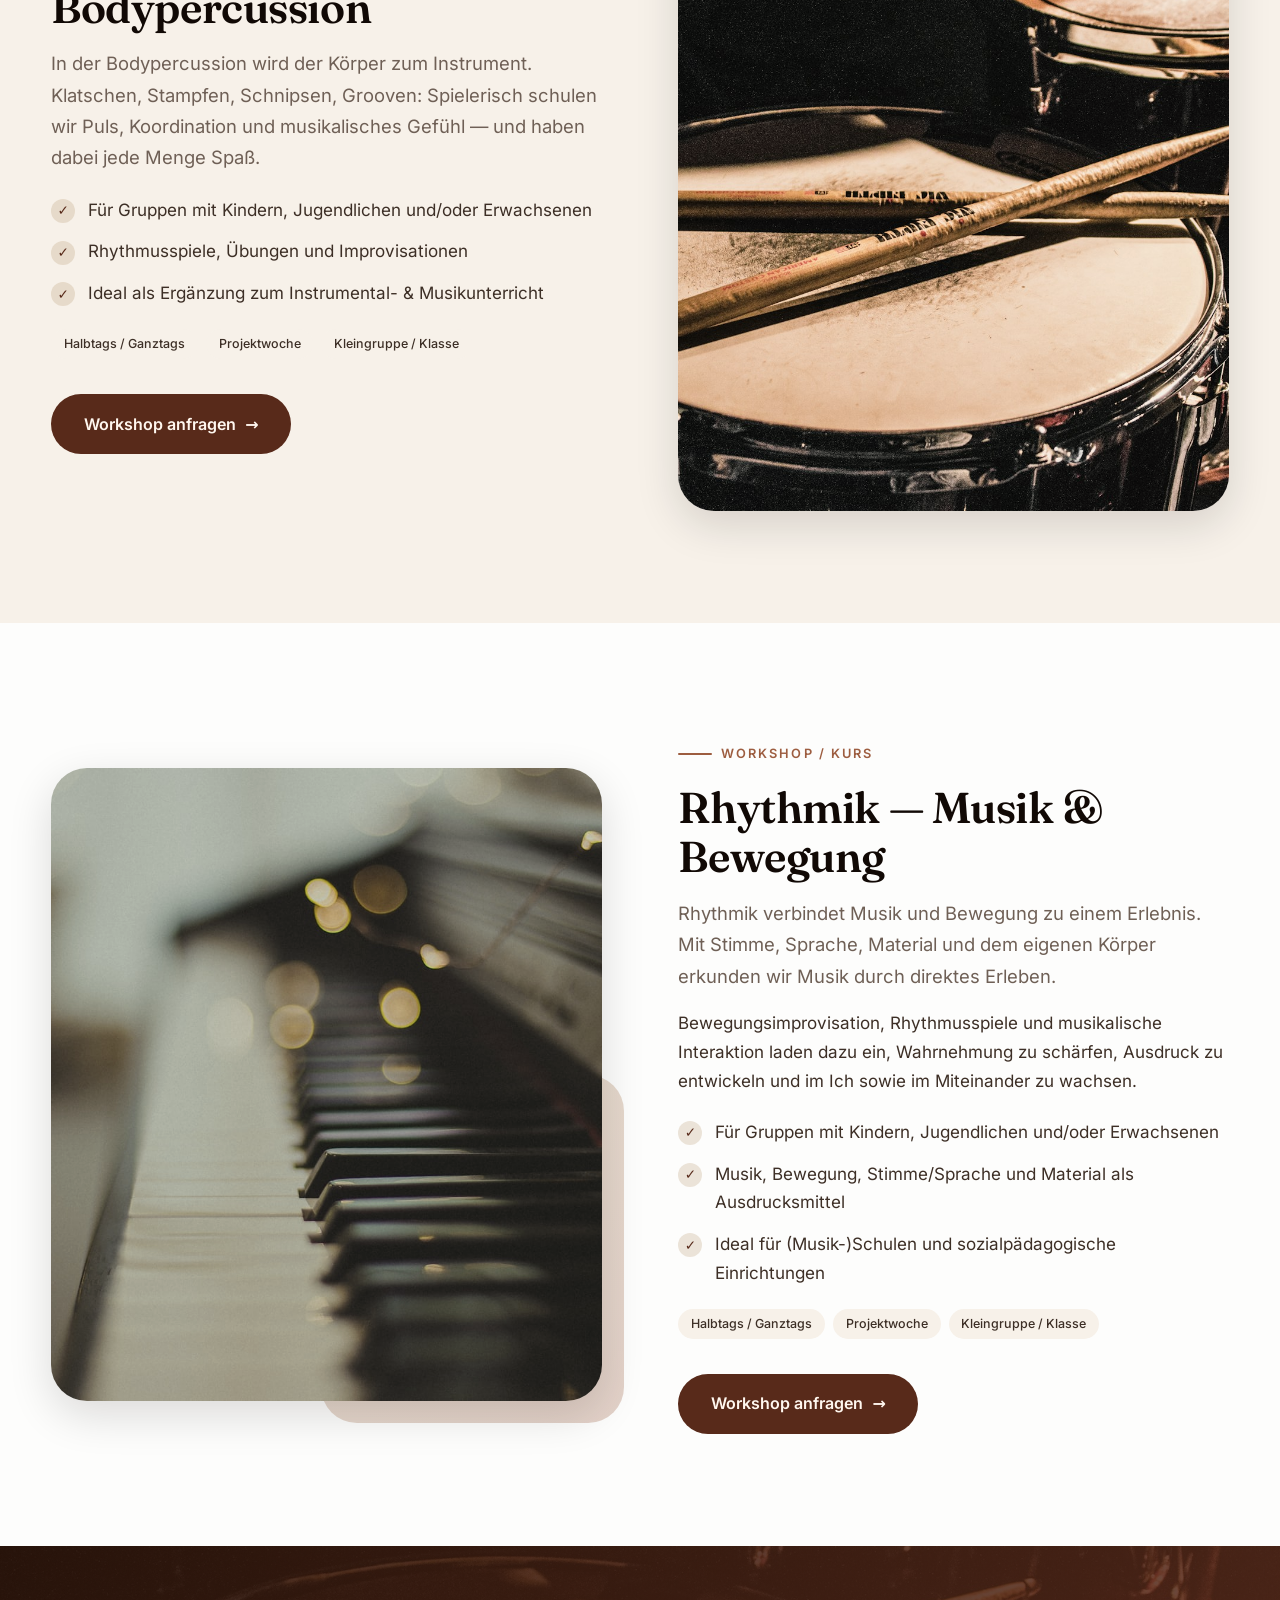
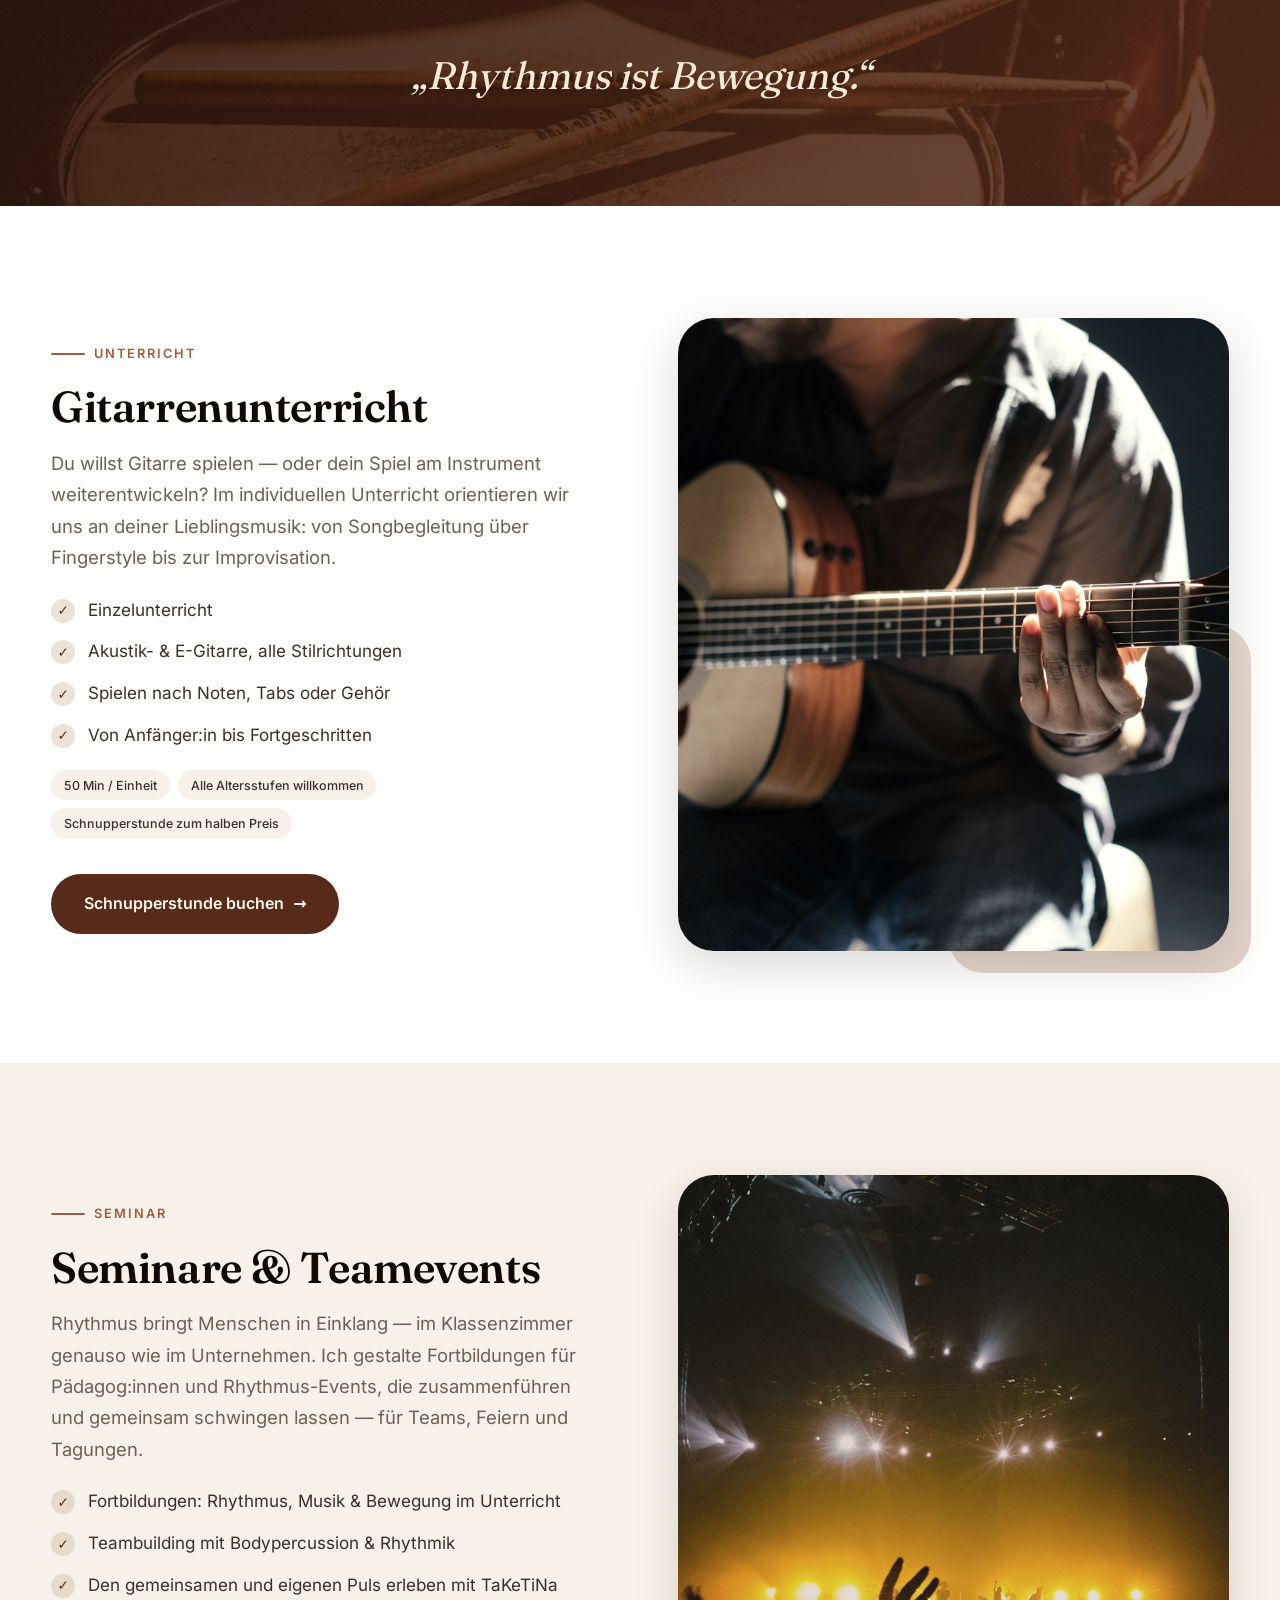
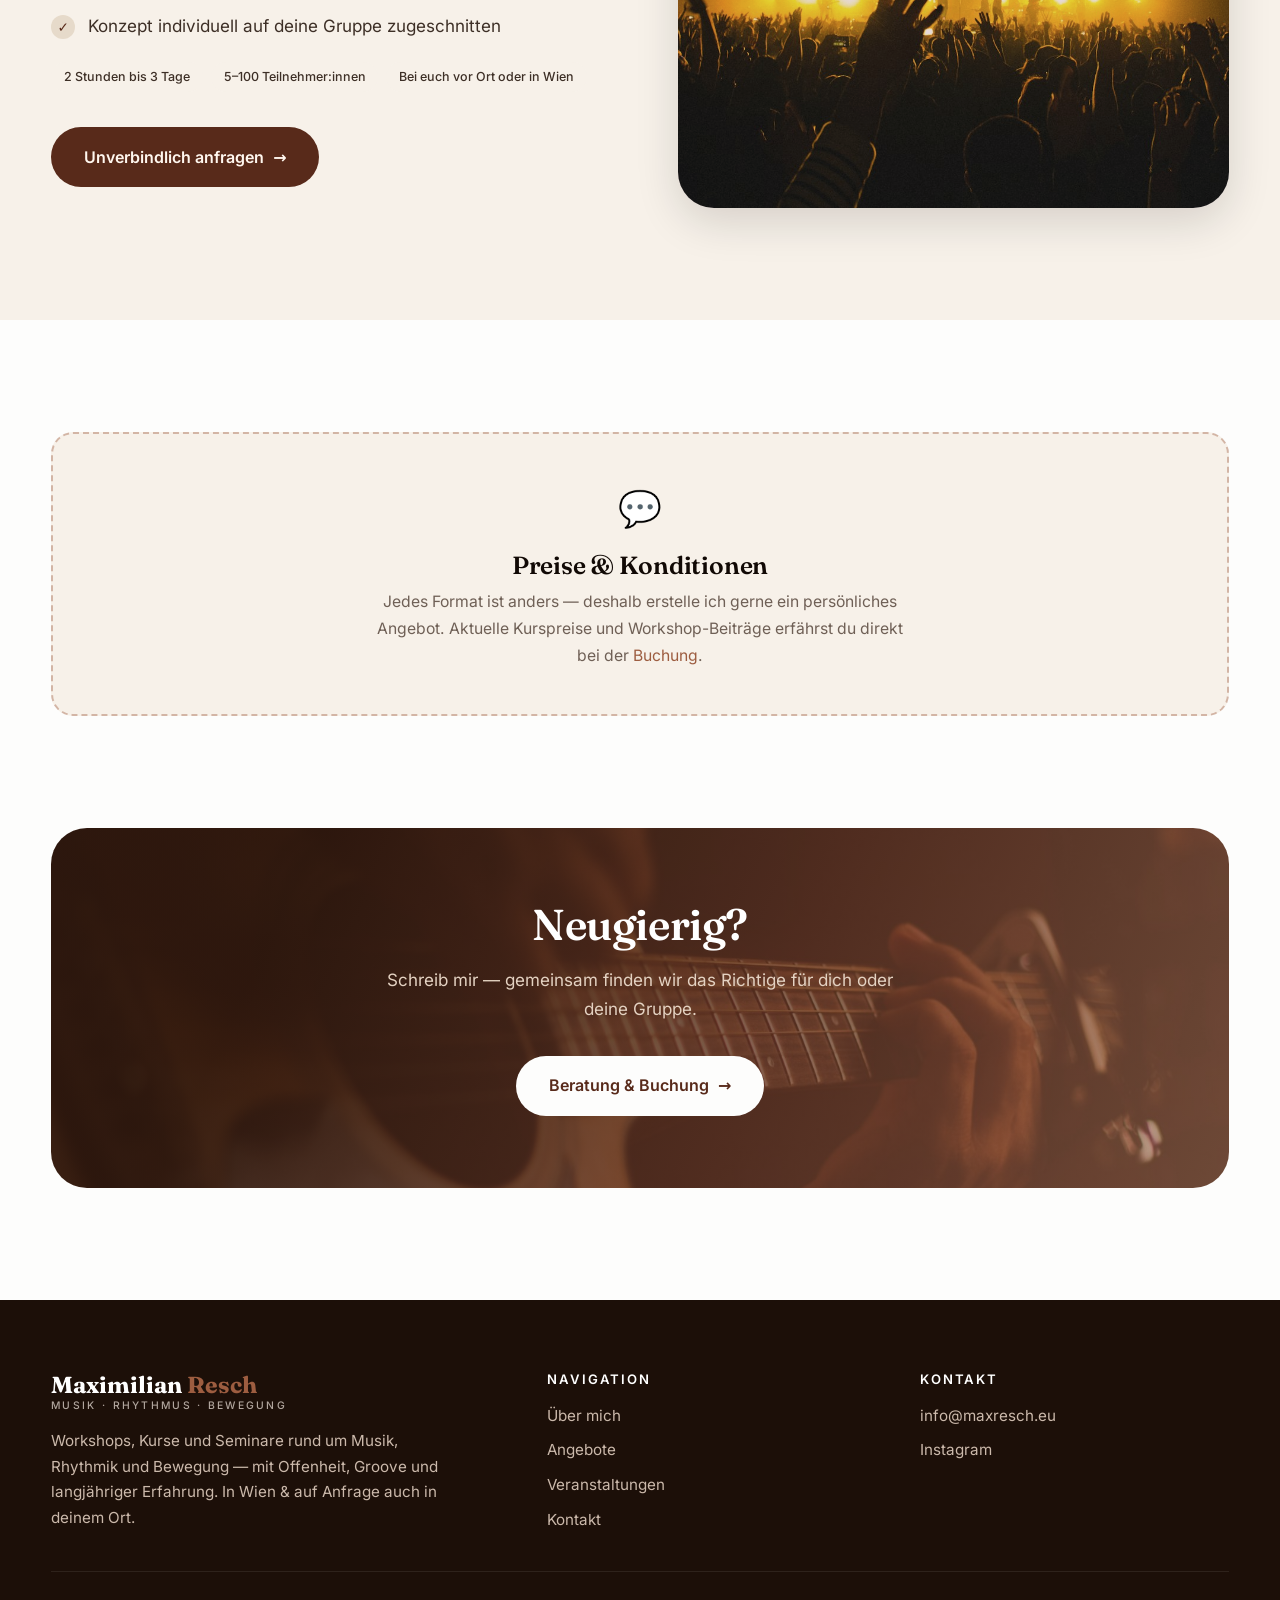
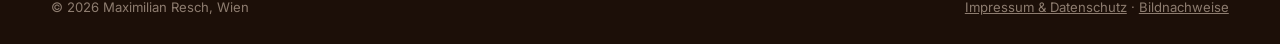
==== commit 6a674c86: "Header-CTA und Zitat-Layout korrigieren - Doppelten "Kontakt"-Button im Header entfernt (stand neben" ====
--- a/angebote.html
+++ b/angebote.html
@@ -22,12 +22,13 @@
           <li><a href="buchung.html">Kontakt</a></li>
         </ul>
       </nav>
-      <a class="btn btn--primary nav-cta" href="buchung.html">Kontakt</a>
       <button class="nav-toggle" aria-label="Menü öffnen" aria-expanded="false" aria-controls="nav-links">
         <span></span><span></span><span></span>
       </button>
     </div>
   </header>
+
+  <a class="btn btn--primary floating-contact" href="buchung.html">Kontakt <span class="arrow">→</span></a>
 
   <main>
     <section class="page-hero">
--- a/css/style.css
+++ b/css/style.css
@@ -293,6 +293,18 @@
   border-radius: 3px;
   background: var(--ink);
   transition: transform var(--transition), opacity var(--transition);
+}
+
+/* ---------- Floating Kontakt-Button ---------- */
+.floating-contact {
+  position: fixed;
+  right: clamp(1.1rem, 3vw, 1.8rem);
+  bottom: clamp(1.1rem, 3vw, 1.8rem);
+  z-index: 55;
+  box-shadow: var(--shadow-lift);
+}
+@media (prefers-reduced-motion: reduce) {
+  .floating-contact { transition: none; }
 }
 
 /* ---------- Hero ---------- */
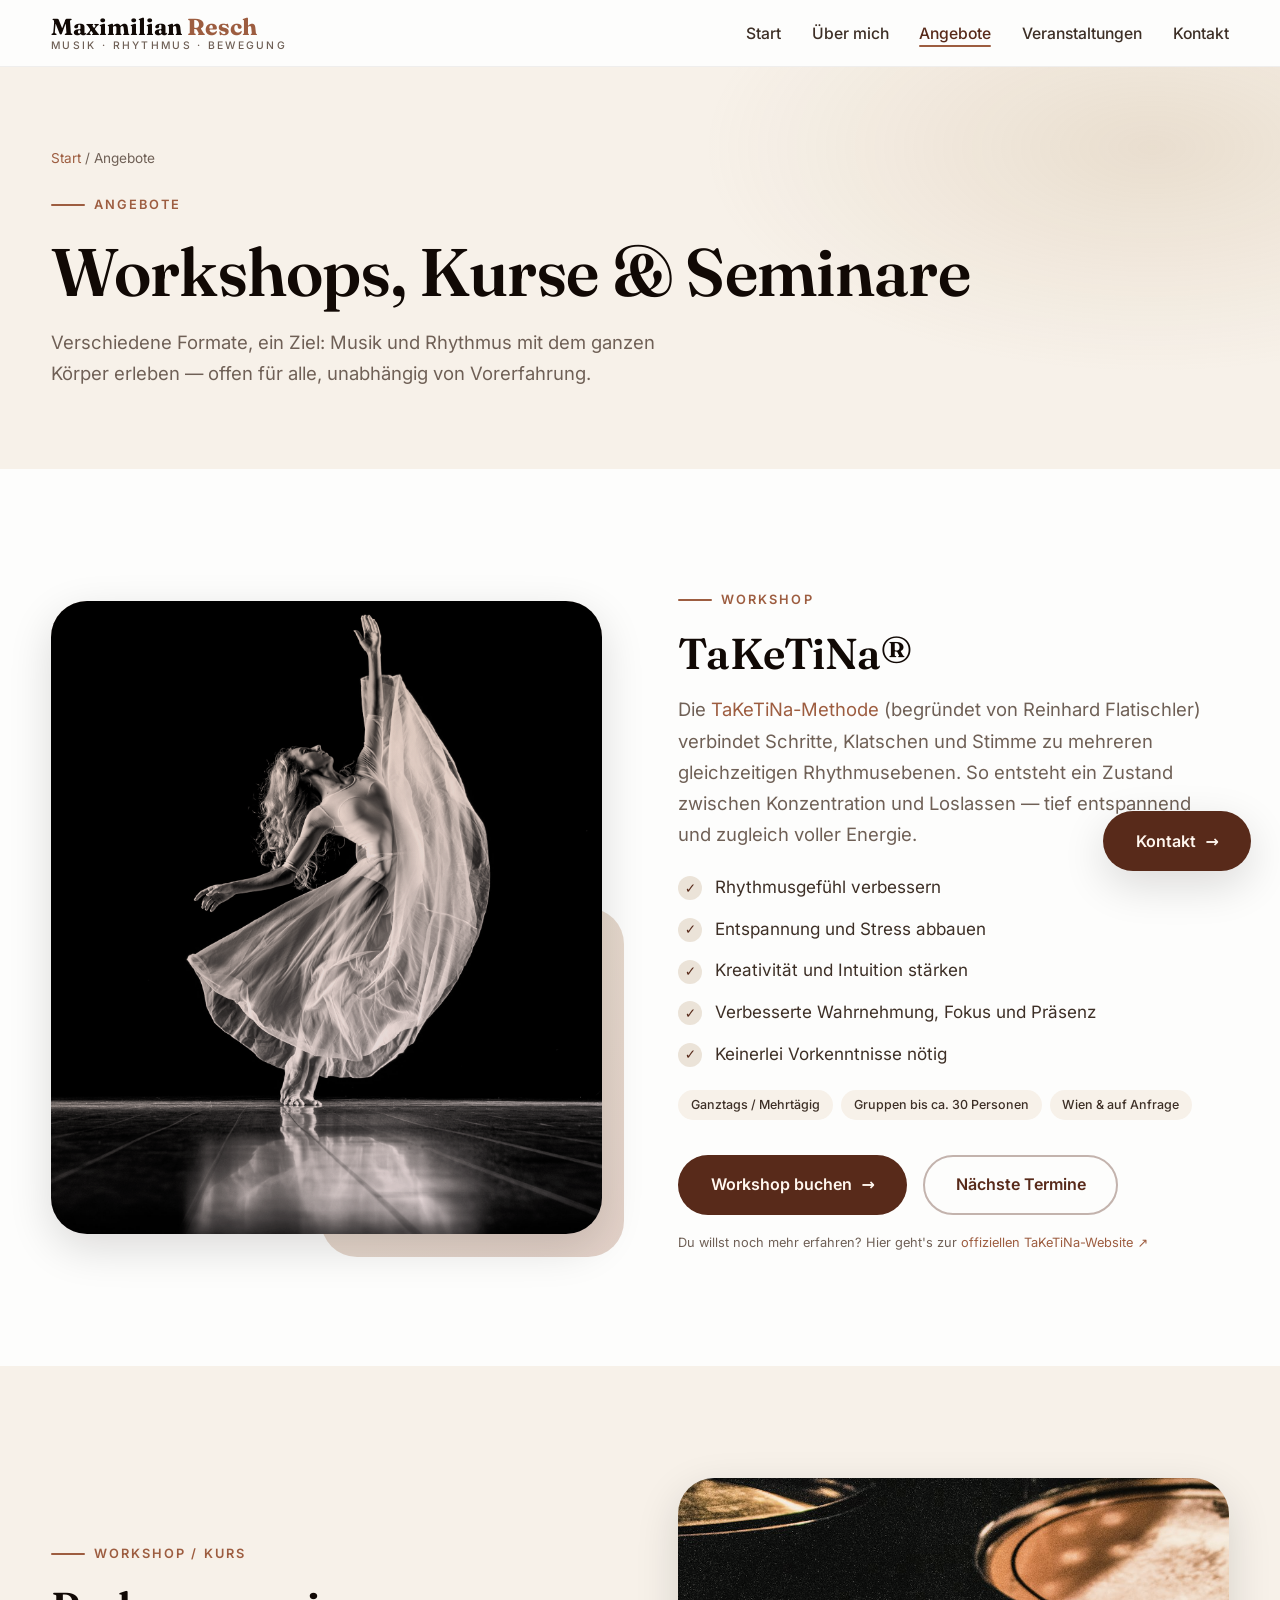
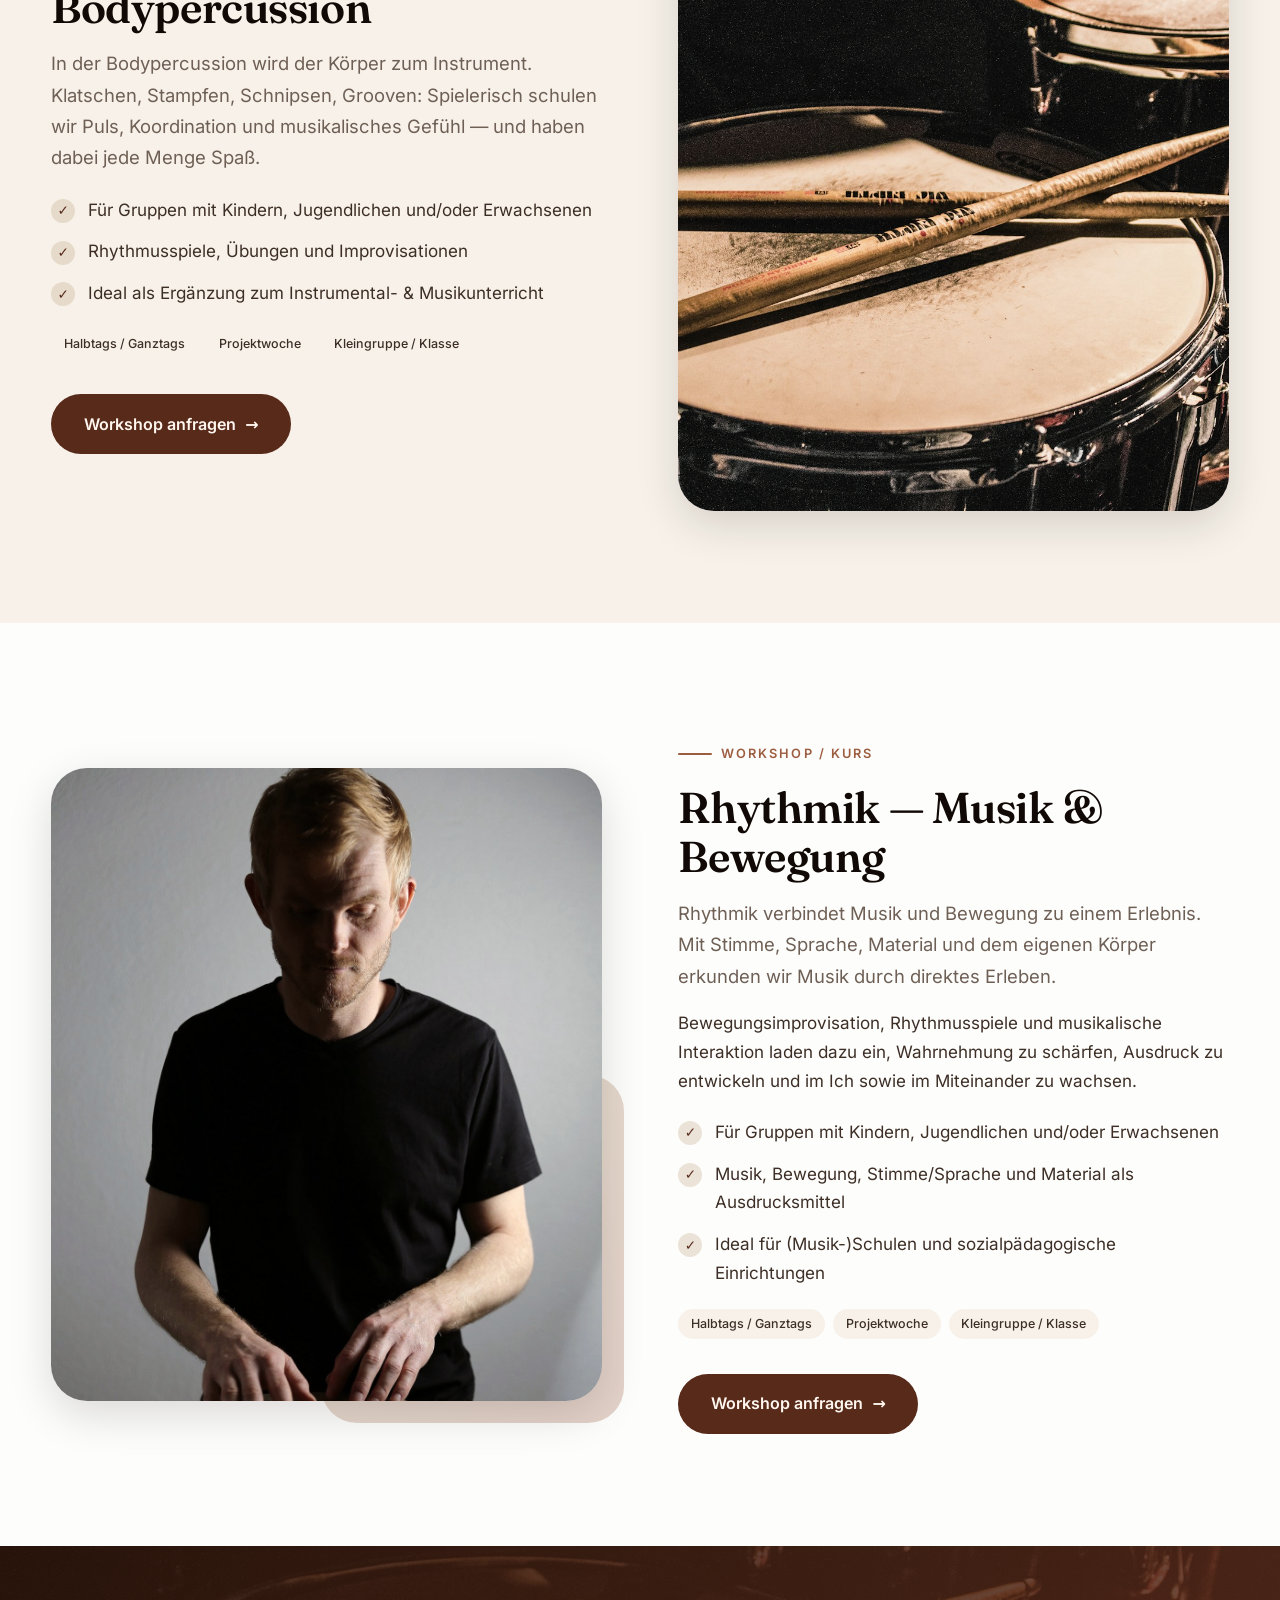
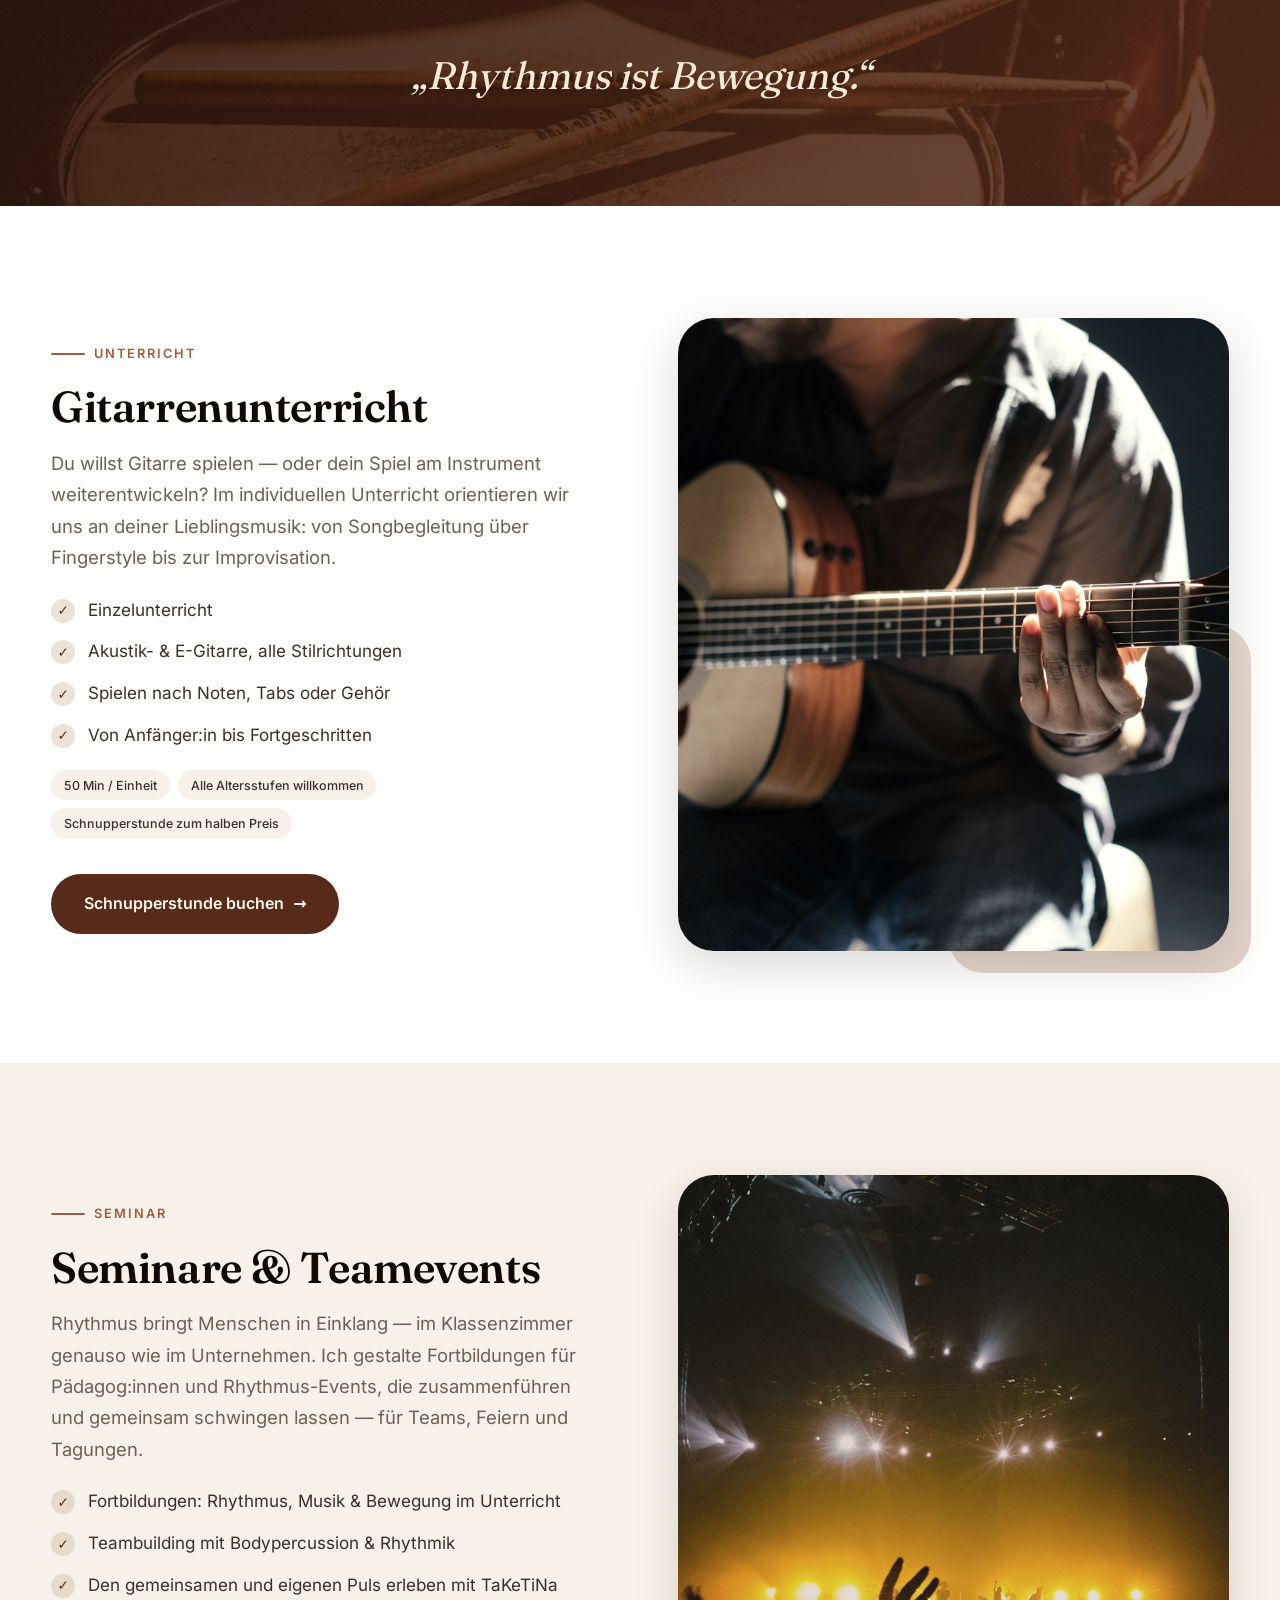
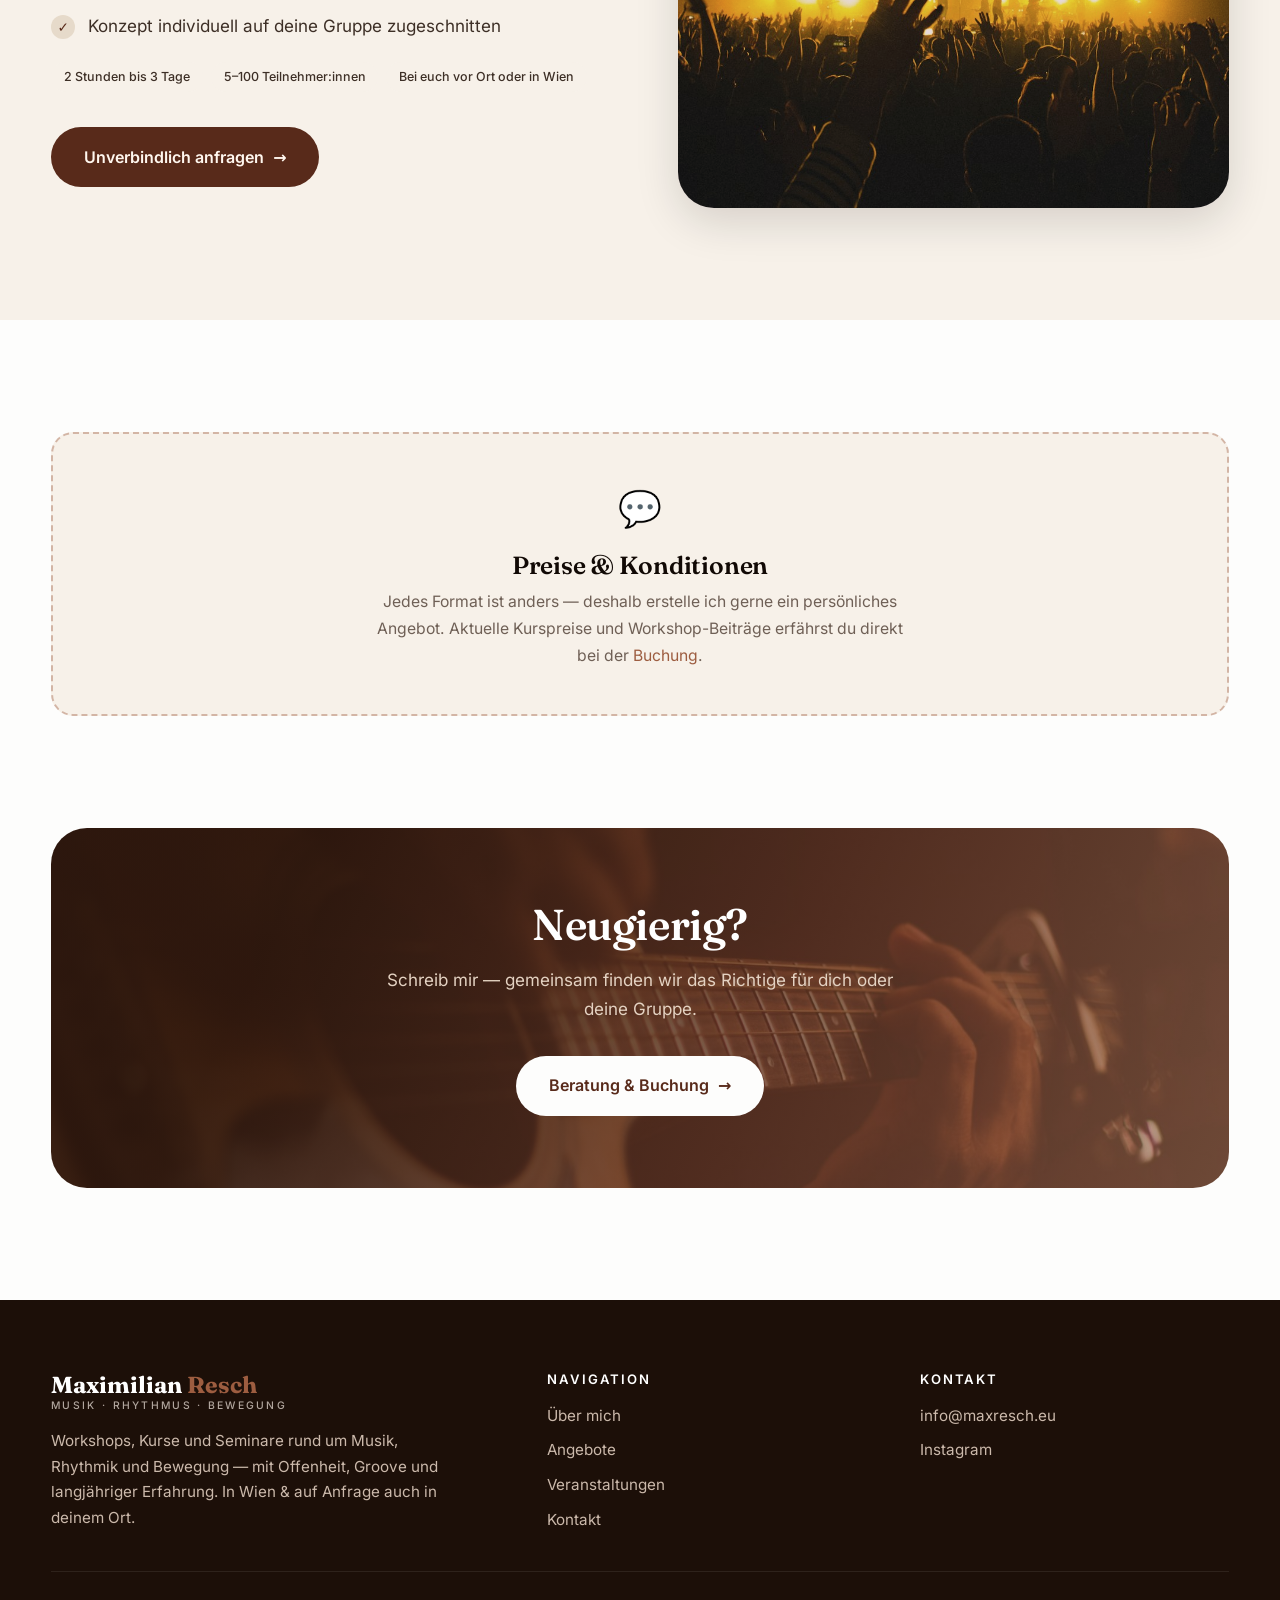
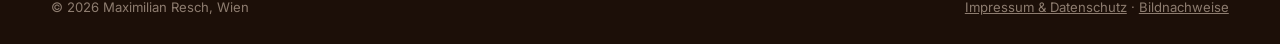
==== commit 234db497: "Echte Fotos von Max einbauen - Neun Fotos nach img/ (Metadaten entfernt, max. 1800 px) - Hero, "Waru" ====
--- a/angebote.html
+++ b/angebote.html
@@ -98,7 +98,7 @@
     <section class="section" id="rhythmik">
       <div class="container split">
         <div class="split-media reveal">
-          <img src="img/klavier-tasten.jpg" alt="Klaviertasten in warmem Abendlicht" />
+          <img src="img/max-trommel-konzentration.jpg" alt="Maximilian Resch konzentriert an einer Trommel" style="object-position:50% 8%;" />
         </div>
         <div class="reveal reveal-d1">
           <span class="eyebrow">Workshop / Kurs</span>
--- a/css/style.css
+++ b/css/style.css
@@ -984,6 +984,7 @@
 .bg-buehne { --img-bg: url("../img/buehne-saenger.jpg"); }
 .bg-hero-gitarre { --img-bg: url("../img/hero-gitarre.jpg"); }
 .bg-taenzerin { --img-bg: url("../img/taenzerin-bewegung.jpg"); }
+.bg-haende { --img-bg: url("../img/haende-trommel.jpg"); }
 
 /* ---------- Footer ---------- */
 .site-footer {
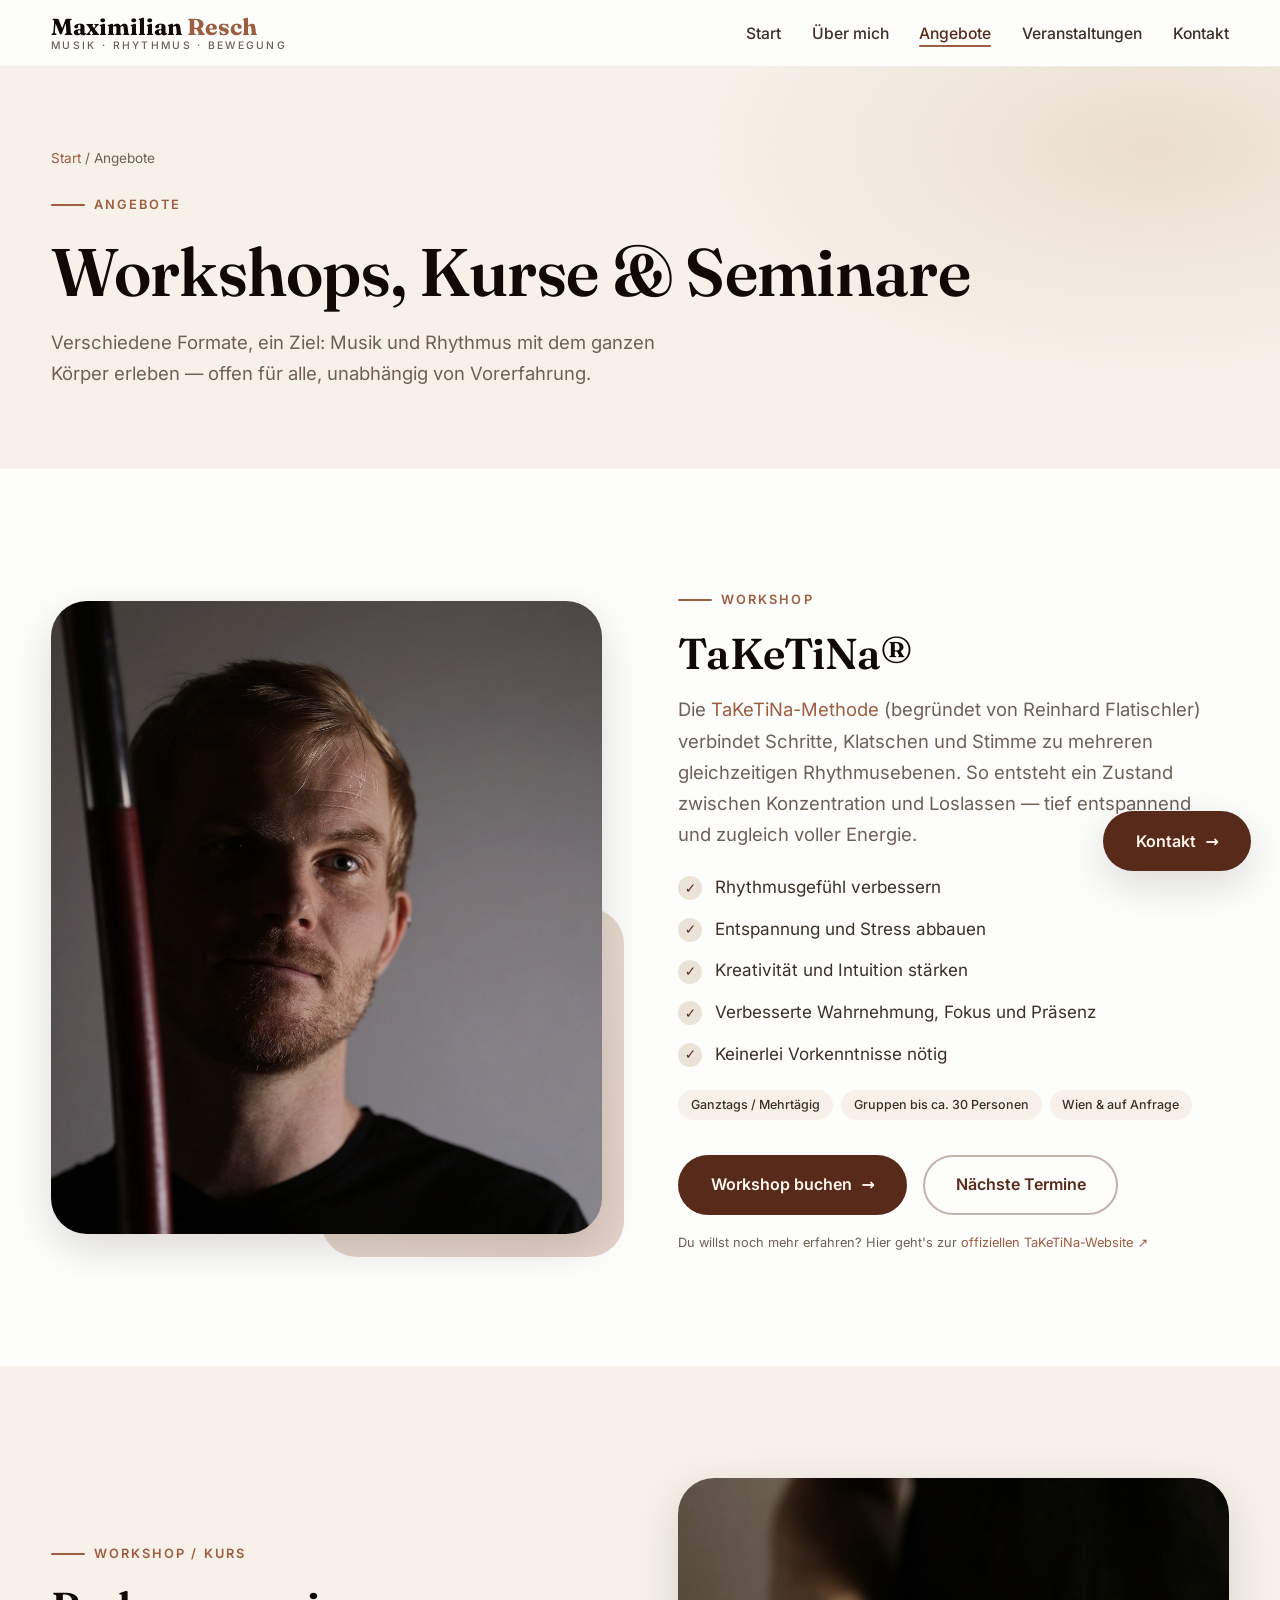
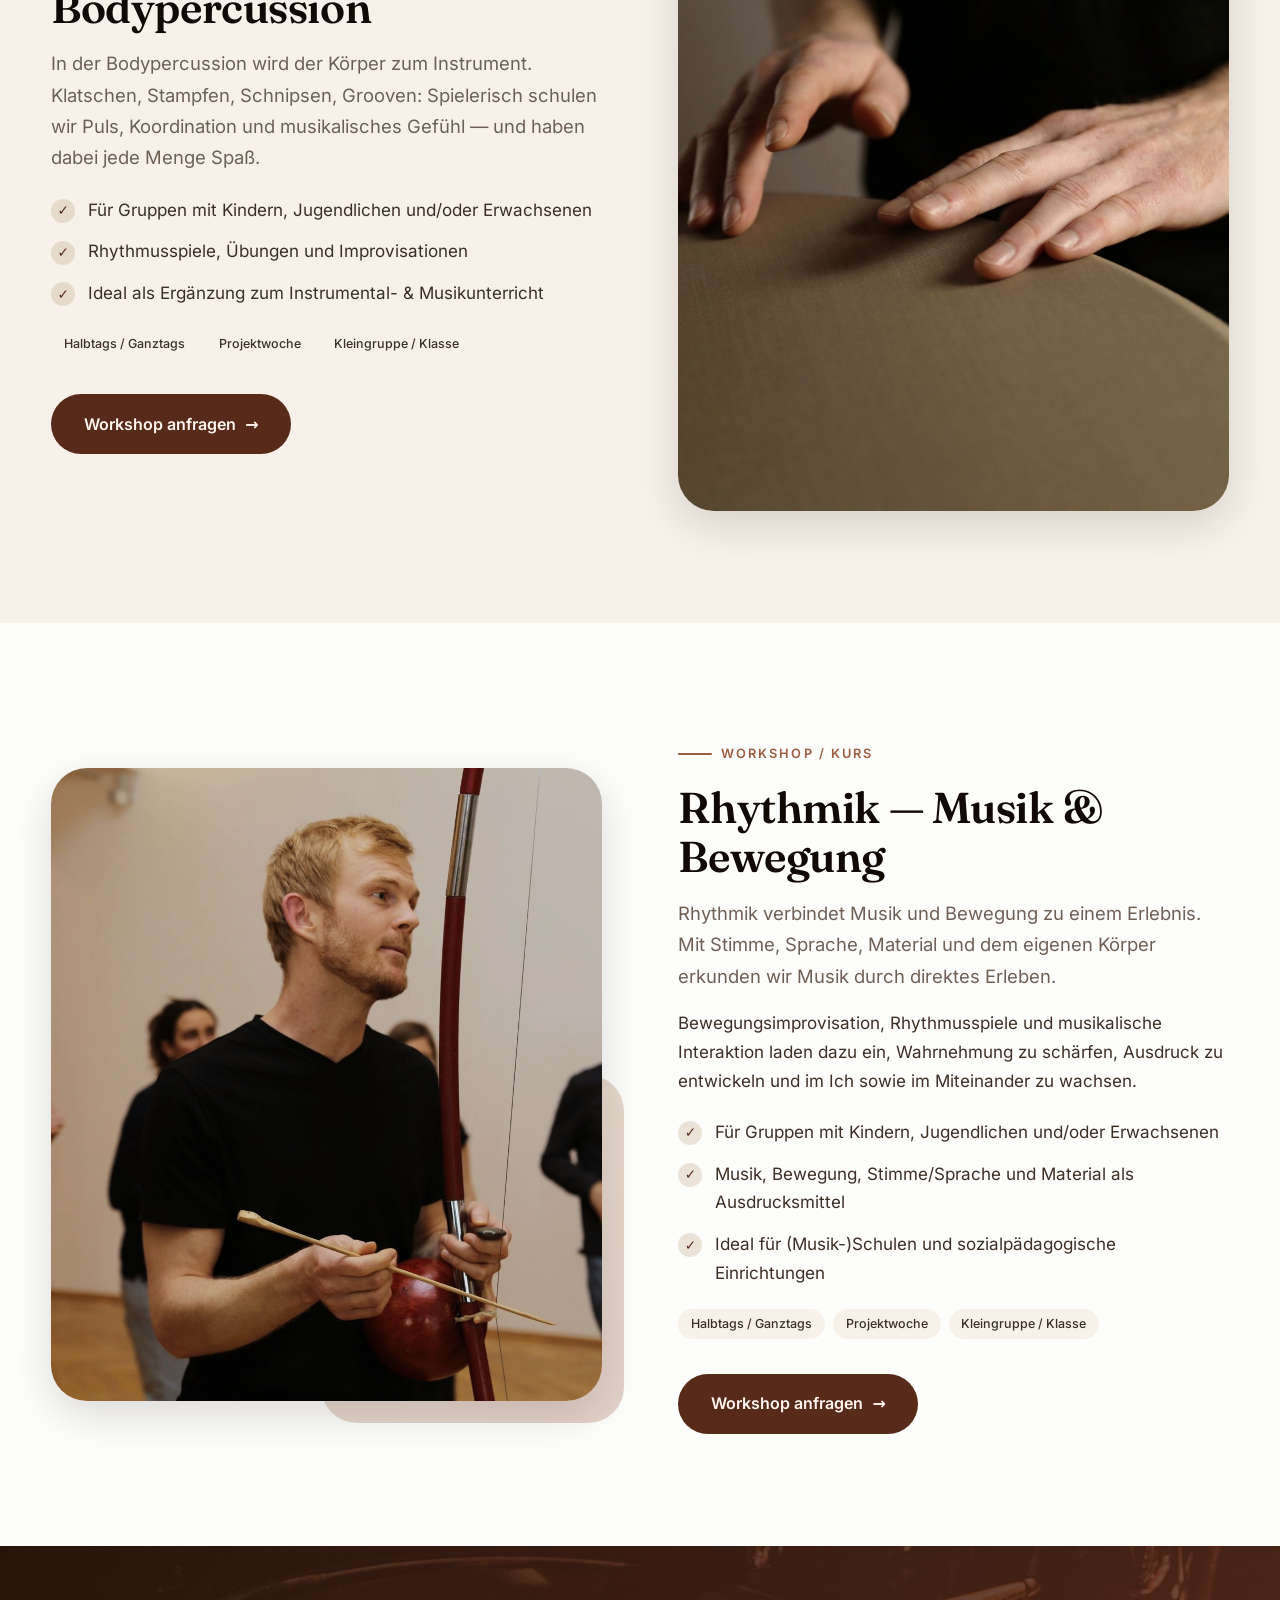
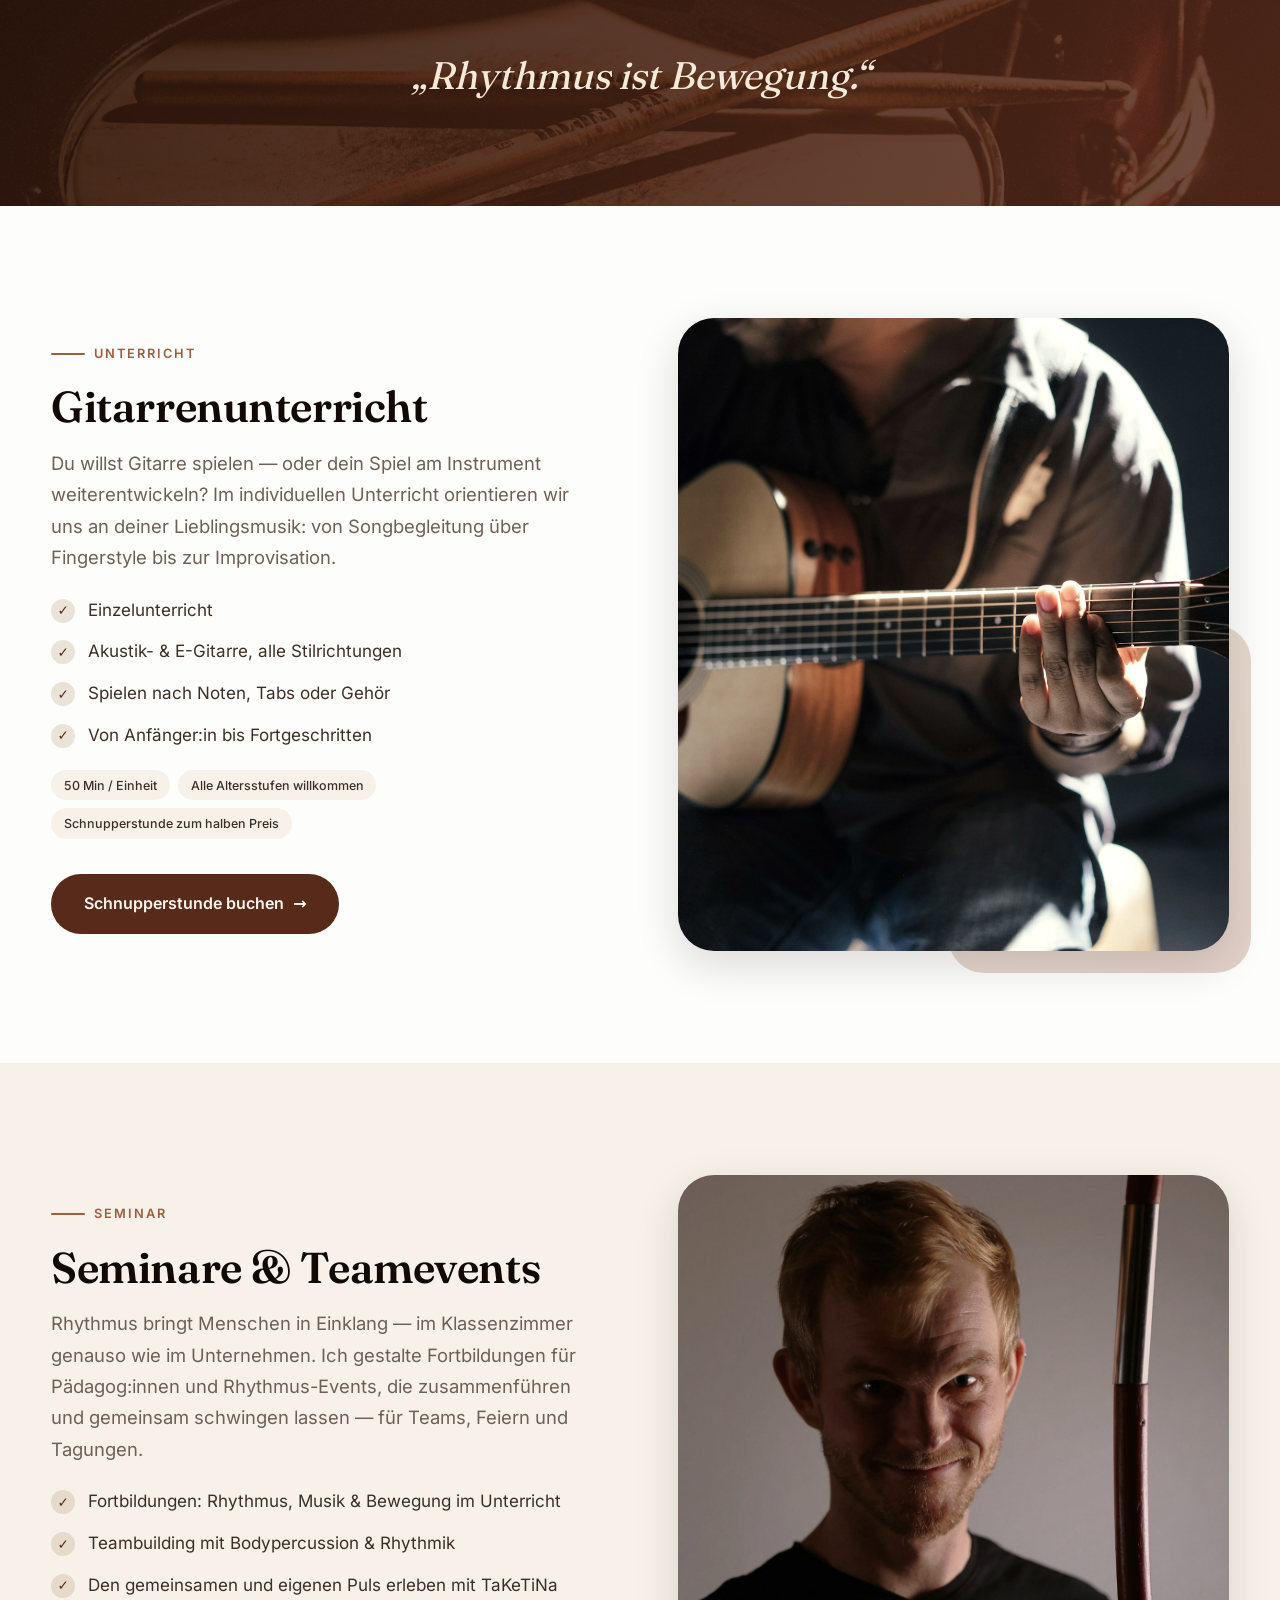
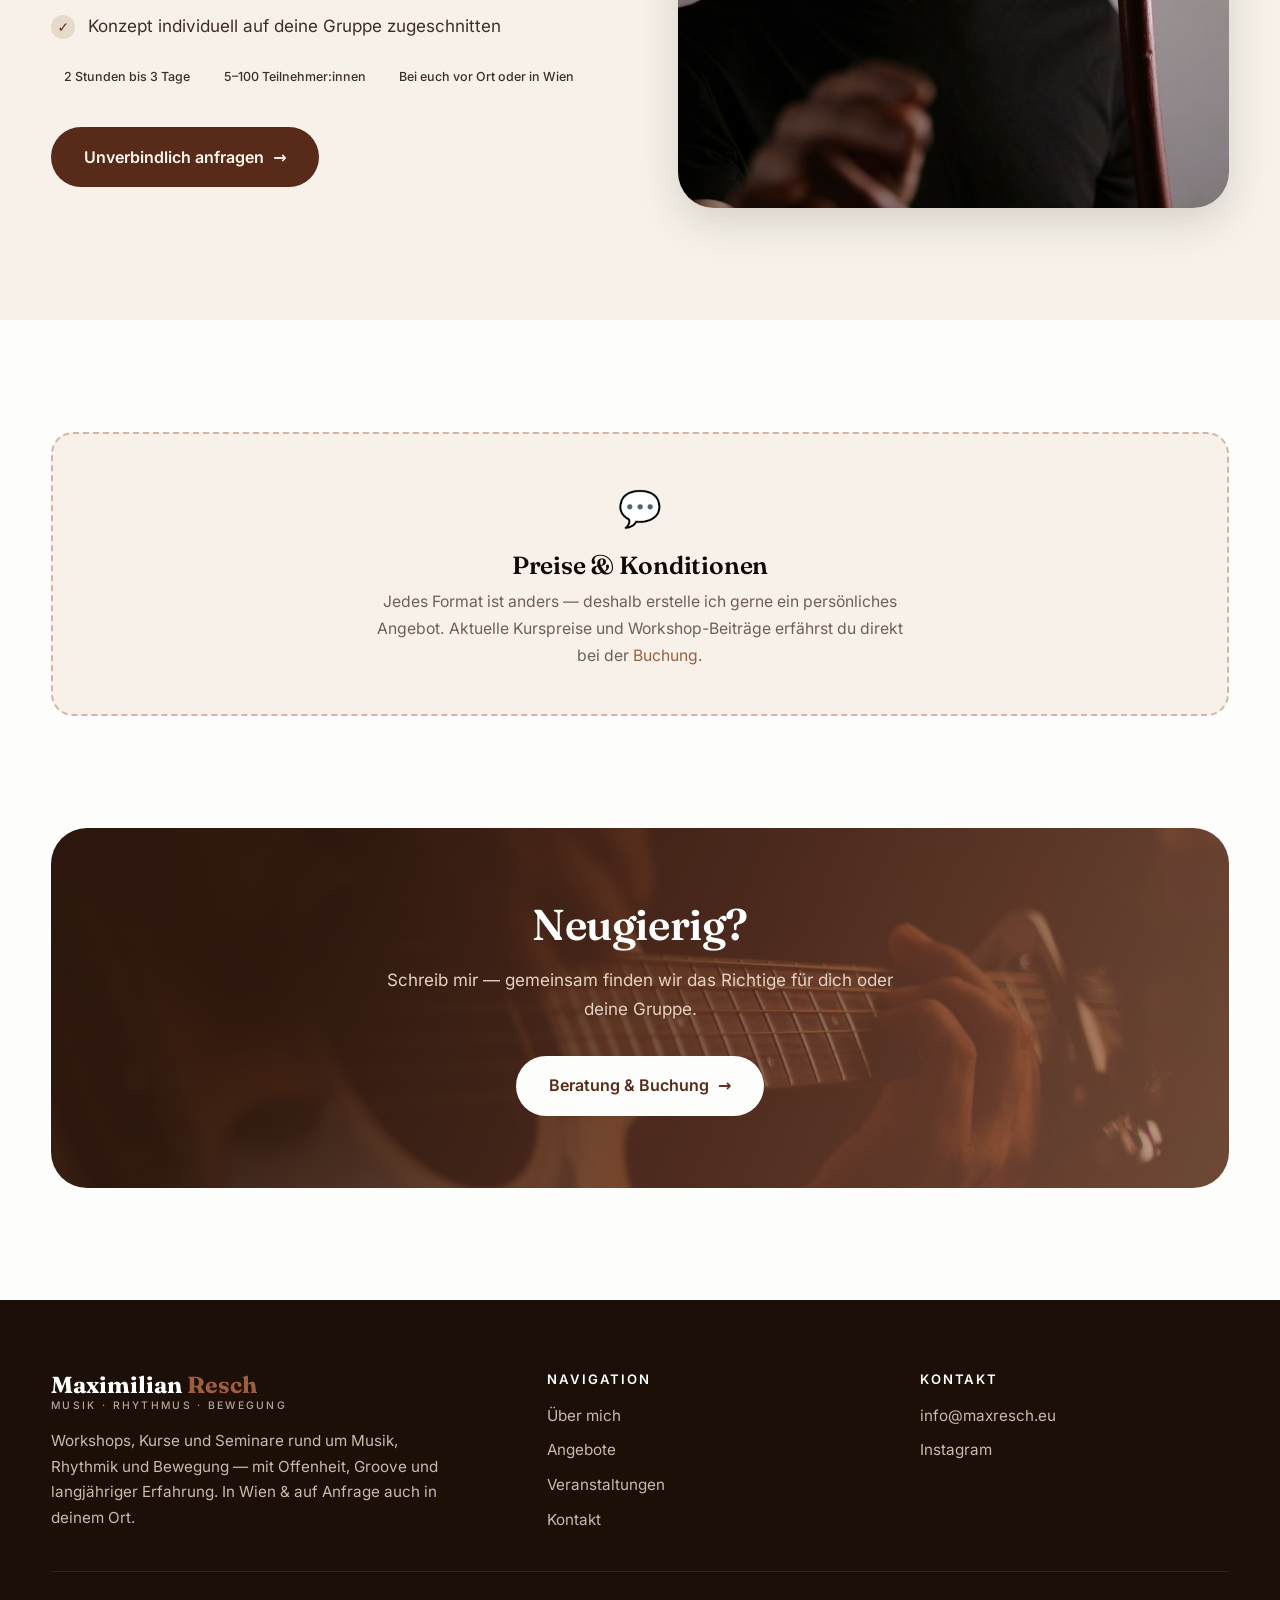
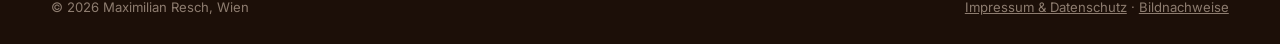
==== commit f260dbd1: "Stockfotos bei Gitarre und Konzerte zurück, Angebote-Fotos angeglichen - Startseite: Karten "Gitarre" ====
--- a/angebote.html
+++ b/angebote.html
@@ -44,7 +44,7 @@
     <section class="section" id="taketina">
       <div class="container split">
         <div class="split-media split-media--tint reveal">
-          <img src="img/taenzerin-bewegung.jpg" alt="Tänzerin in fließender Bewegung — Symbol für den TaKeTiNa-Rhythmusprozess" />
+          <img src="img/max-berimbau-ernst.jpg" alt="Maximilian Resch im Halbschatten hinter einem Berimbau" style="object-position:45% 50%;" />
         </div>
         <div class="reveal reveal-d1">
           <span class="eyebrow">Workshop</span>
@@ -89,7 +89,7 @@
           </div>
         </div>
         <div class="split-media reveal reveal-d1">
-          <img src="img/schlagzeug-rhythmus.jpg" alt="Trommeln und Drumsticks in warmem Bühnenlicht" />
+          <img src="img/haende-trommel.jpg" alt="Hände auf einer Trommel" style="object-position:35% 50%;" />
         </div>
       </div>
     </section>
@@ -98,7 +98,7 @@
     <section class="section" id="rhythmik">
       <div class="container split">
         <div class="split-media reveal">
-          <img src="img/max-trommel-konzentration.jpg" alt="Maximilian Resch konzentriert an einer Trommel" style="object-position:50% 8%;" />
+          <img src="img/max-berimbau-workshop.jpg" alt="Maximilian Resch mit Berimbau in einer Workshop-Gruppe" style="object-position:40% 50%;" />
         </div>
         <div class="reveal reveal-d1">
           <span class="eyebrow">Workshop / Kurs</span>
@@ -174,7 +174,7 @@
           </div>
         </div>
         <div class="split-media split-media--tint reveal reveal-d1">
-          <img src="img/konzert-publikum.jpg" alt="Begeisterte Gruppe mit erhobenen Händen" />
+          <img src="img/max-berimbau-zeigt.jpg" alt="Maximilian Resch lächelnd mit einem Berimbau" style="object-position:50% 25%;" />
         </div>
       </div>
     </section>
--- a/css/style.css
+++ b/css/style.css
@@ -985,6 +985,8 @@
 .bg-hero-gitarre { --img-bg: url("../img/hero-gitarre.jpg"); }
 .bg-taenzerin { --img-bg: url("../img/taenzerin-bewegung.jpg"); }
 .bg-haende { --img-bg: url("../img/haende-trommel.jpg"); }
+.bg-berimbau { --img-bg: url("../img/berimbau-haende.jpg"); }
+.bg-gruppe { --img-bg: url("../img/caxixi-gruppe.jpg"); }
 
 /* ---------- Footer ---------- */
 .site-footer {
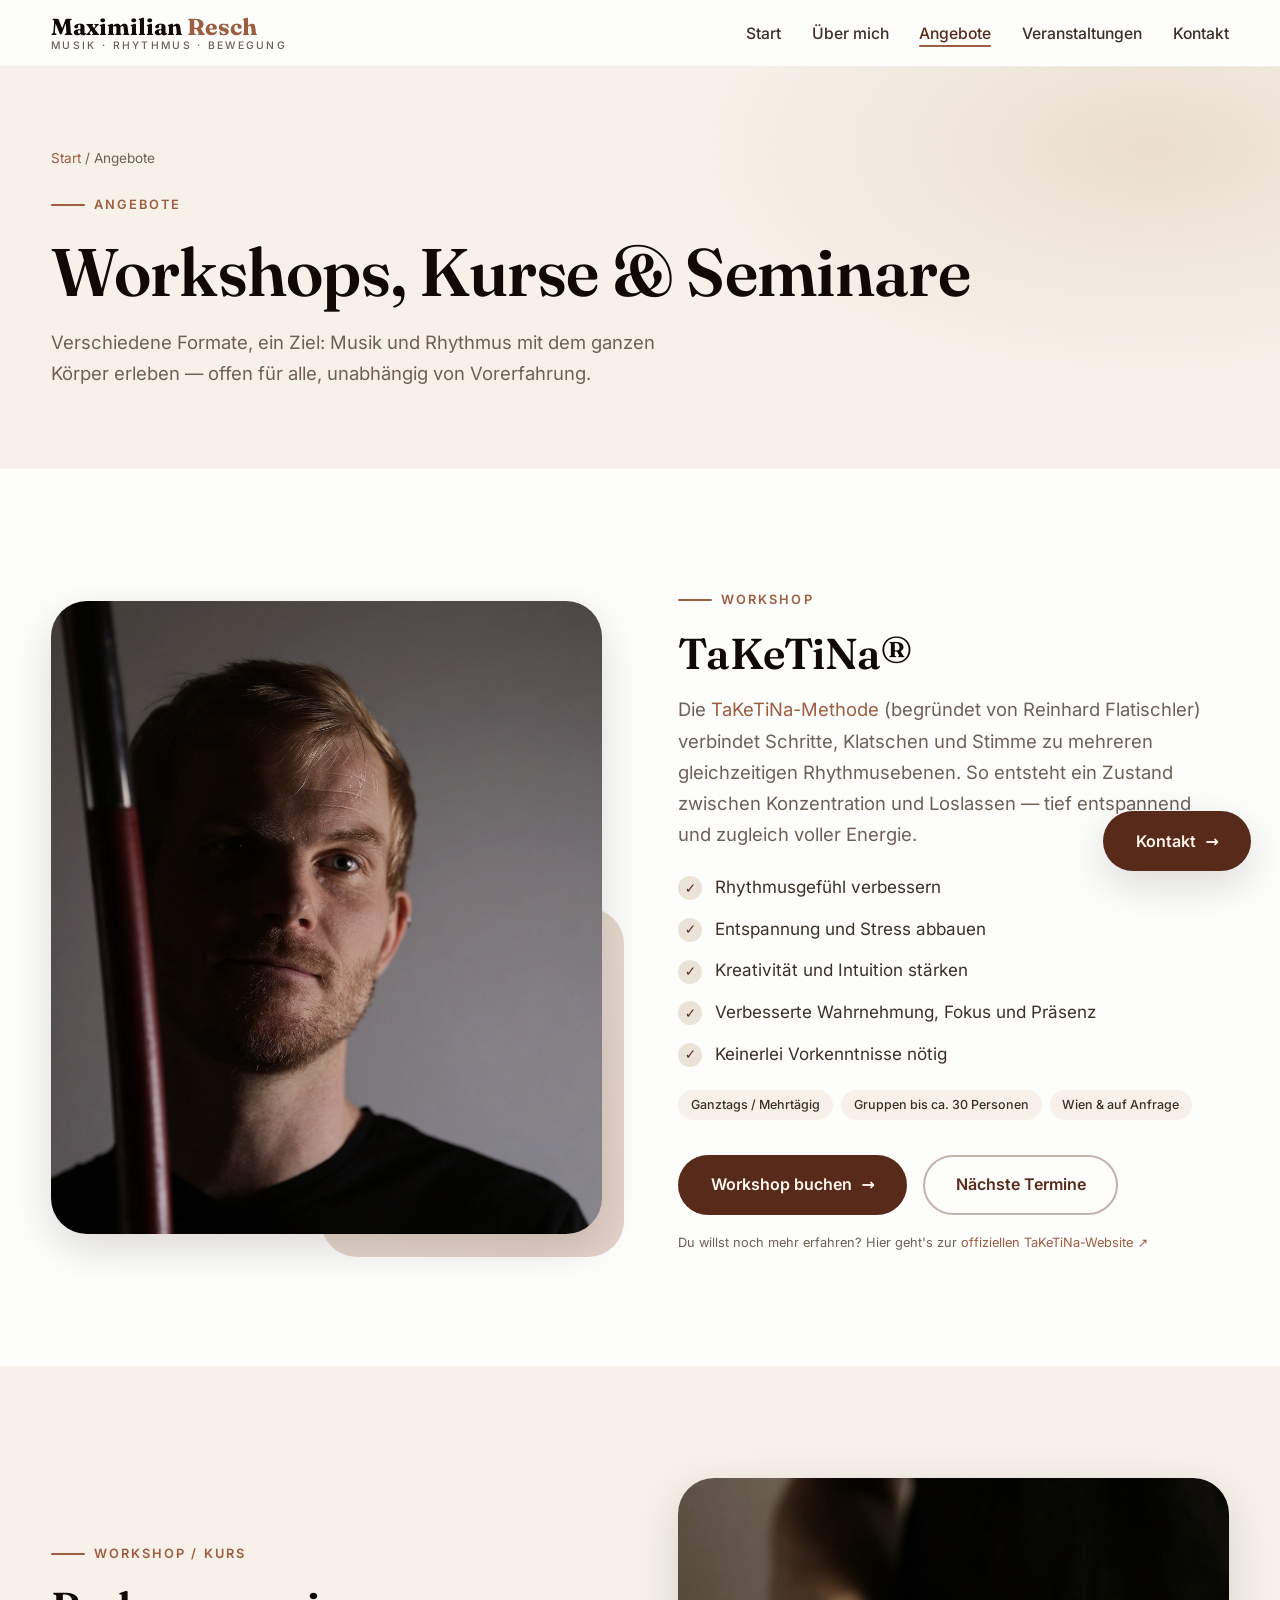
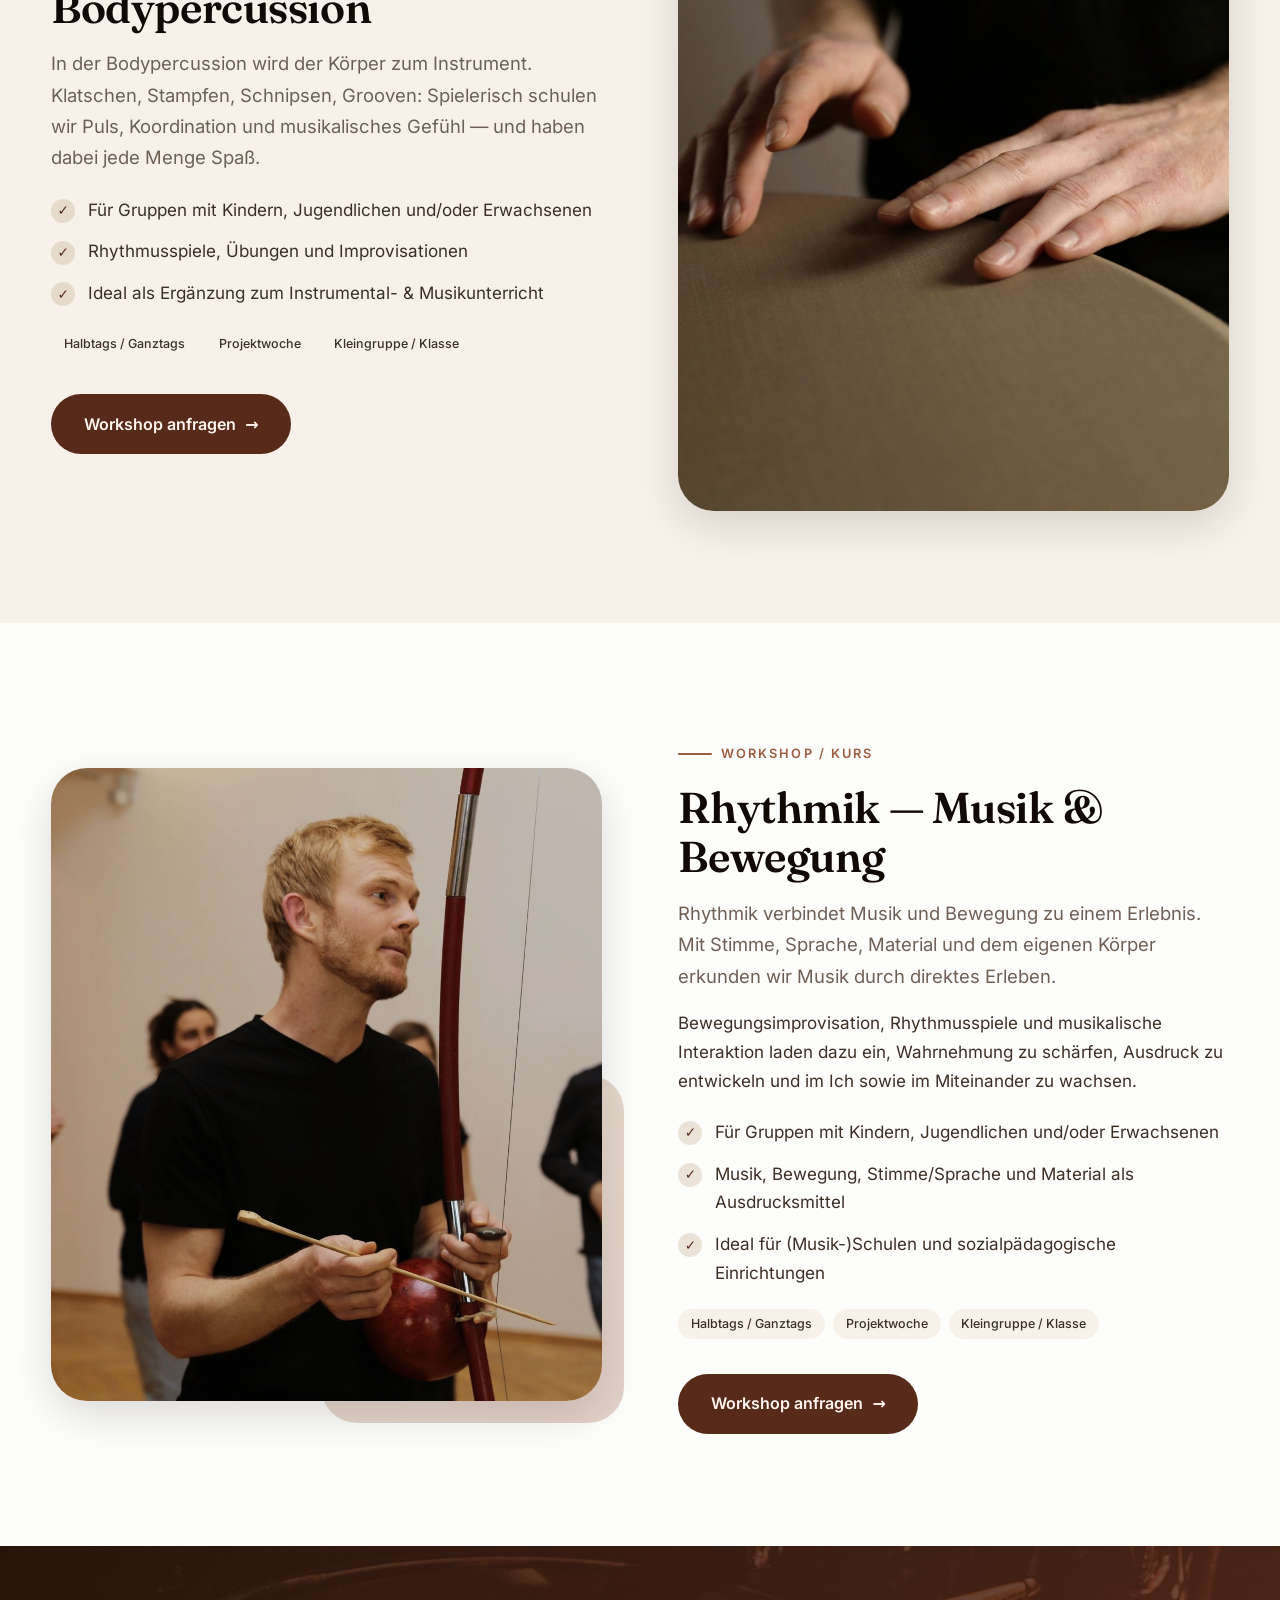
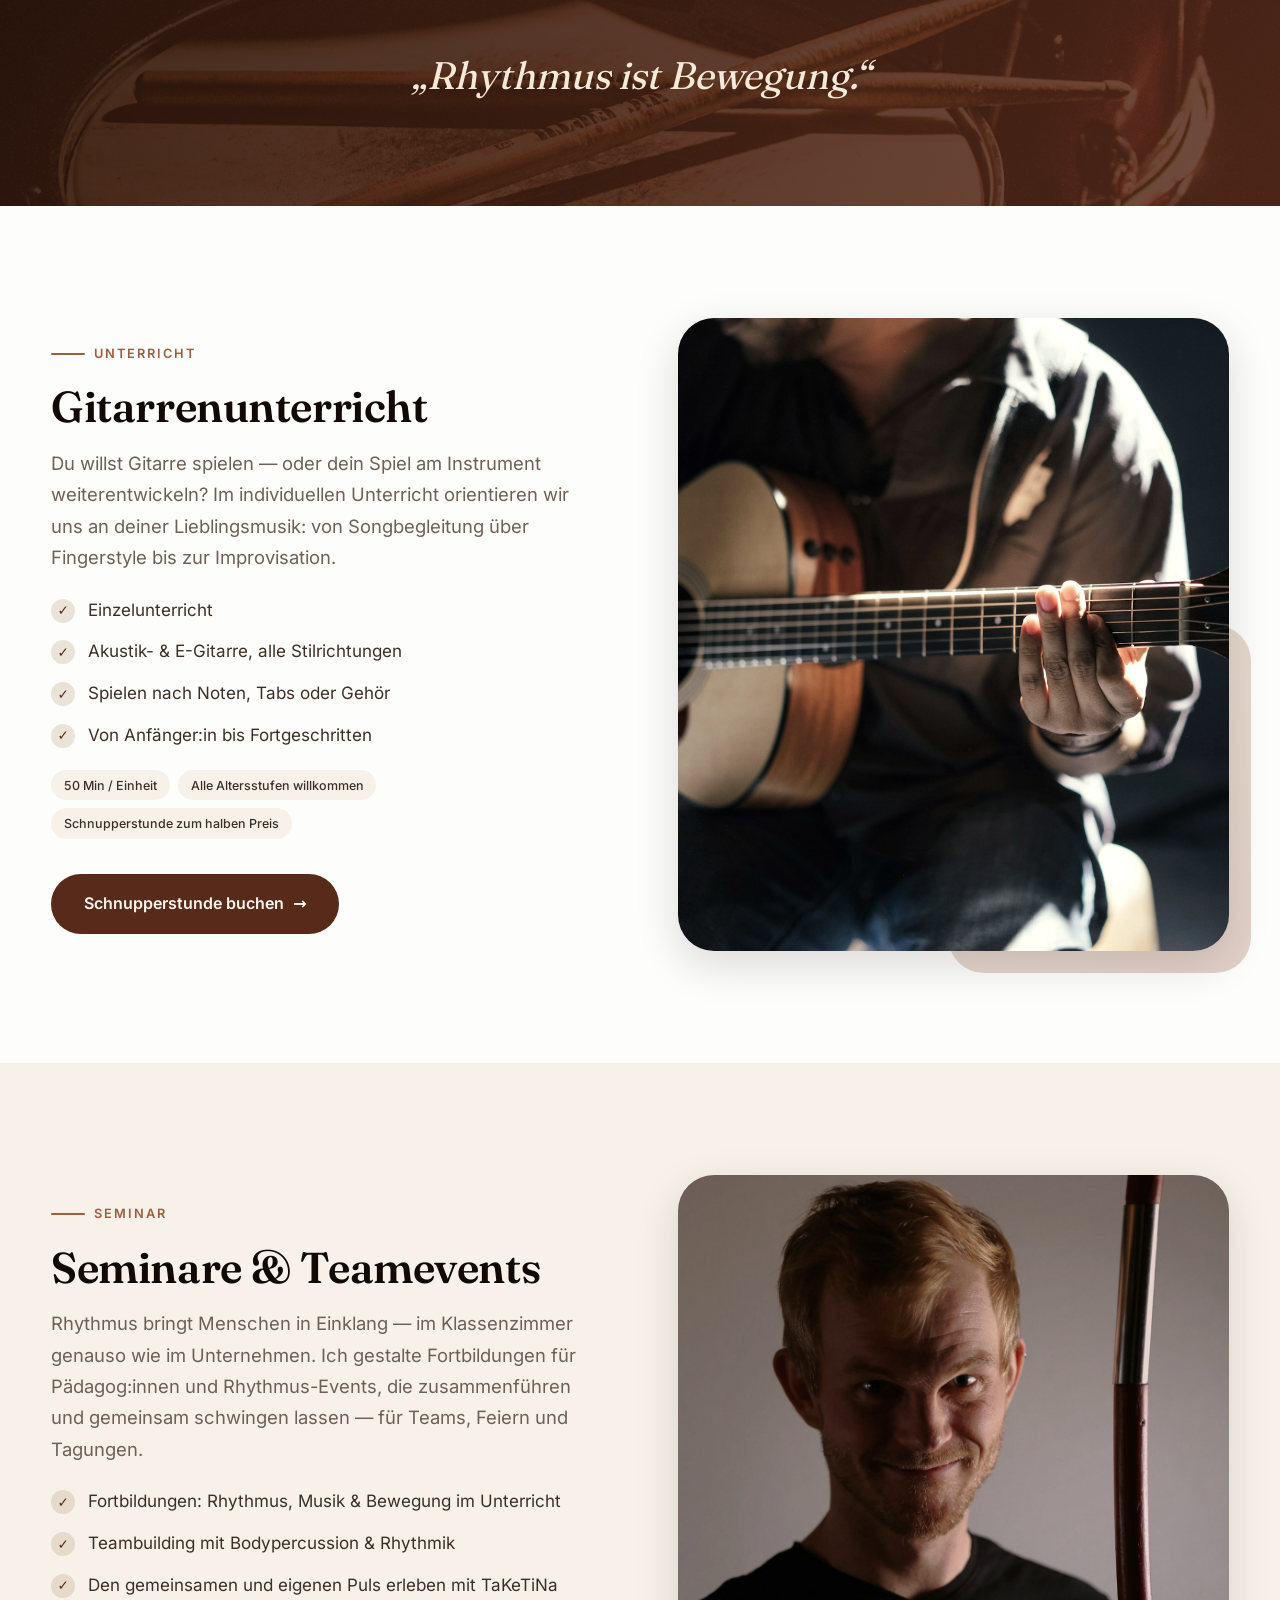
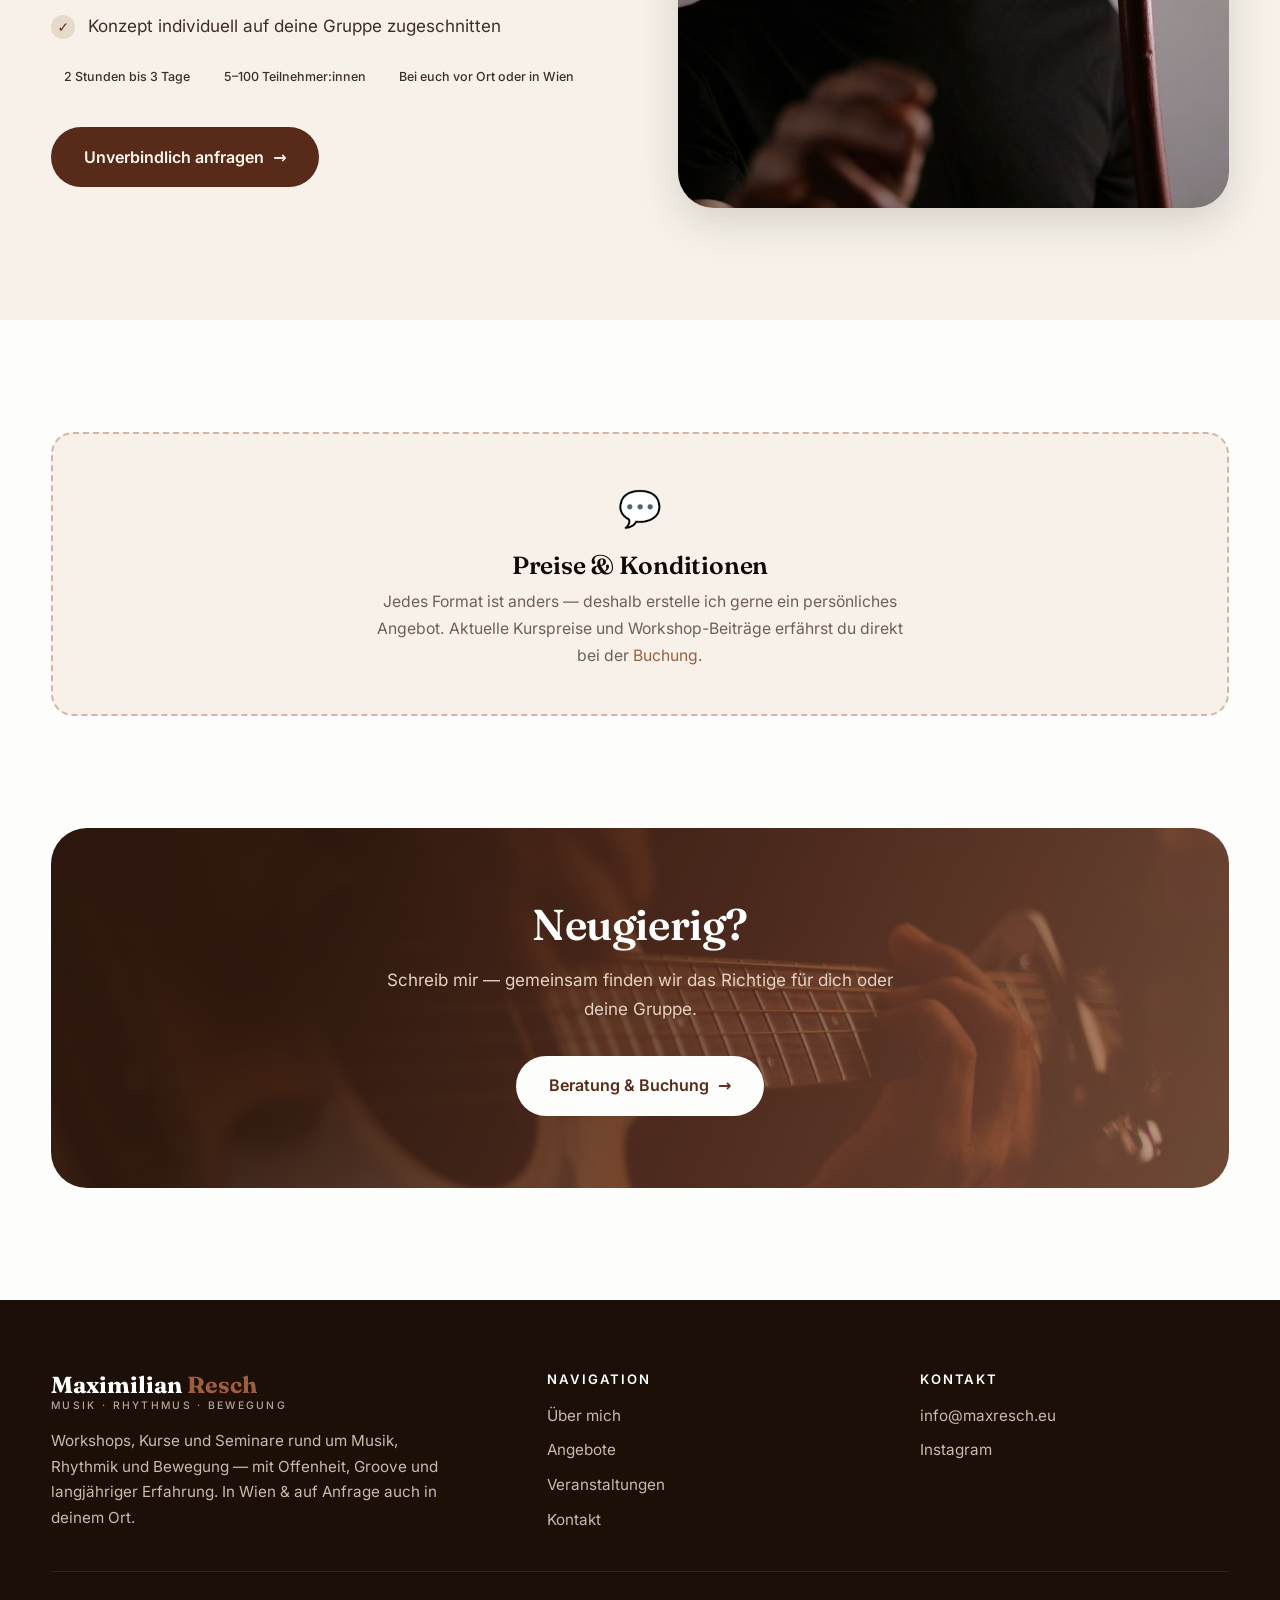
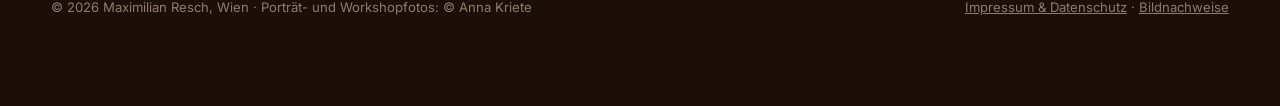
==== commit 45f2f488: "Fotografin Anna Kriete nennen, Fußzeile entlastet - Fußzeile aller Seiten: "Porträt- und Workshopfot" ====
--- a/angebote.html
+++ b/angebote.html
@@ -227,7 +227,7 @@
         </div>
       </div>
       <div class="footer-note">
-        <span>© 2026 Maximilian Resch, Wien</span>
+        <span>© 2026 Maximilian Resch, Wien · Porträt- und Workshopfotos: ©&nbsp;Anna&nbsp;Kriete</span>
         <span><a href="impressum.html">Impressum &amp; Datenschutz</a> · <a href="impressum.html#bildnachweis">Bildnachweise</a></span>
       </div>
     </div>
--- a/css/style.css
+++ b/css/style.css
@@ -992,7 +992,8 @@
 .site-footer {
   background: #1c0f08;
   color: #cbb9ab;
-  padding: clamp(3rem, 7vw, 4.5rem) 0 1.6rem;
+  /* unten Luft, damit der schwebende Kontakt-Button keine Links verdeckt */
+  padding: clamp(3rem, 7vw, 4.5rem) 0 5.5rem;
   font-size: 0.95rem;
 }
 .footer-grid {
